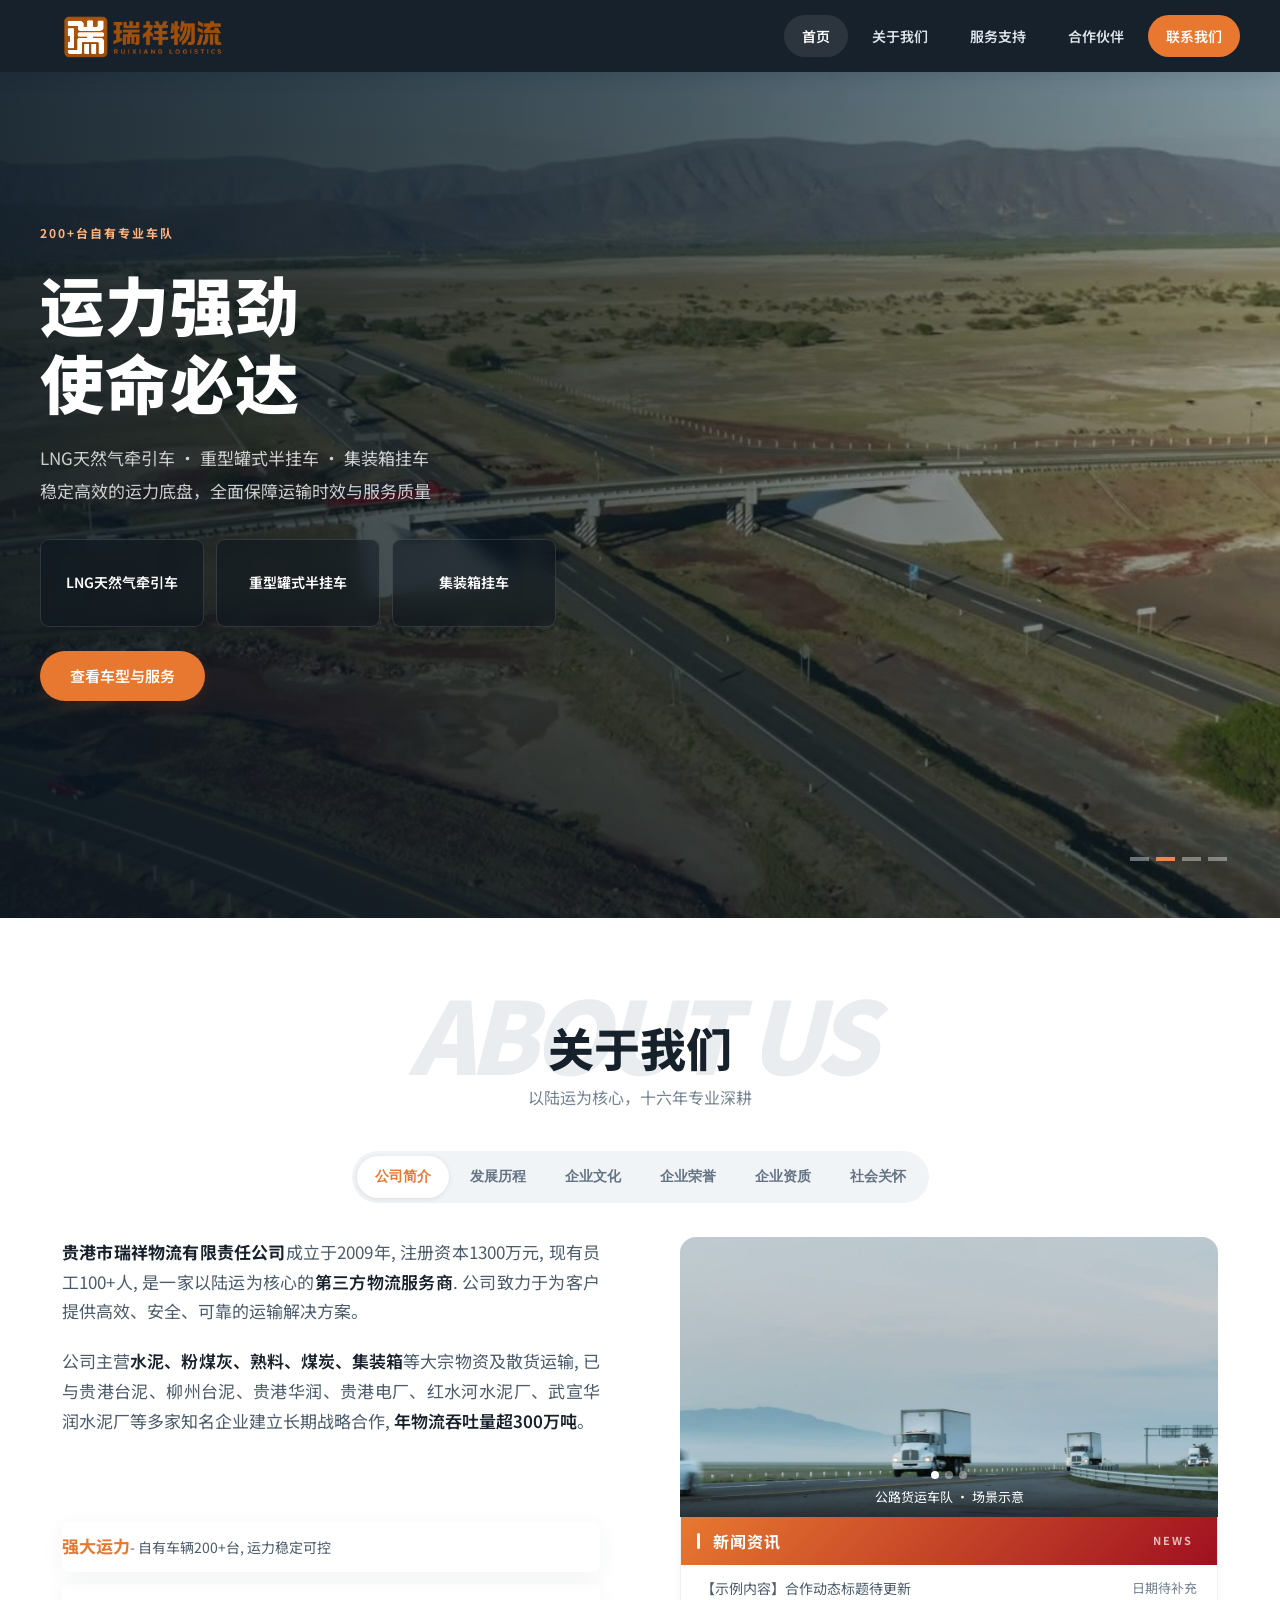
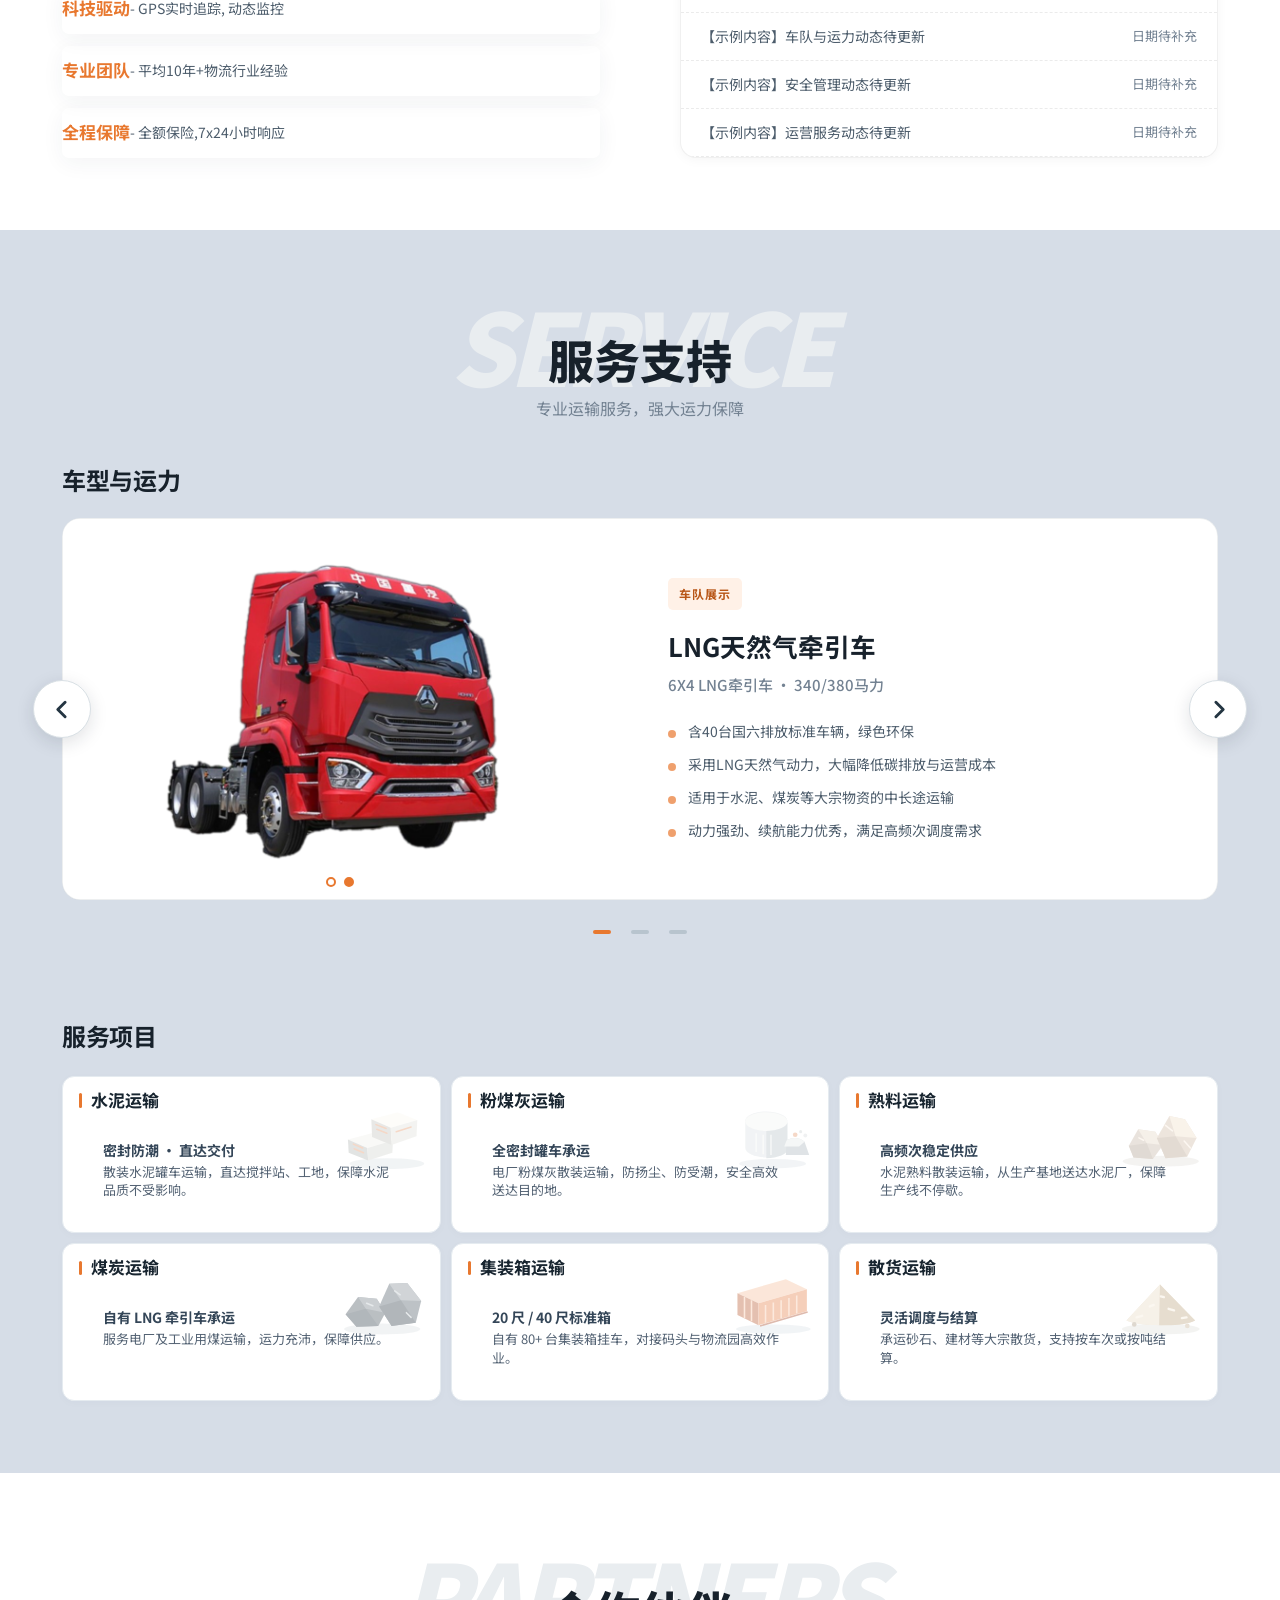
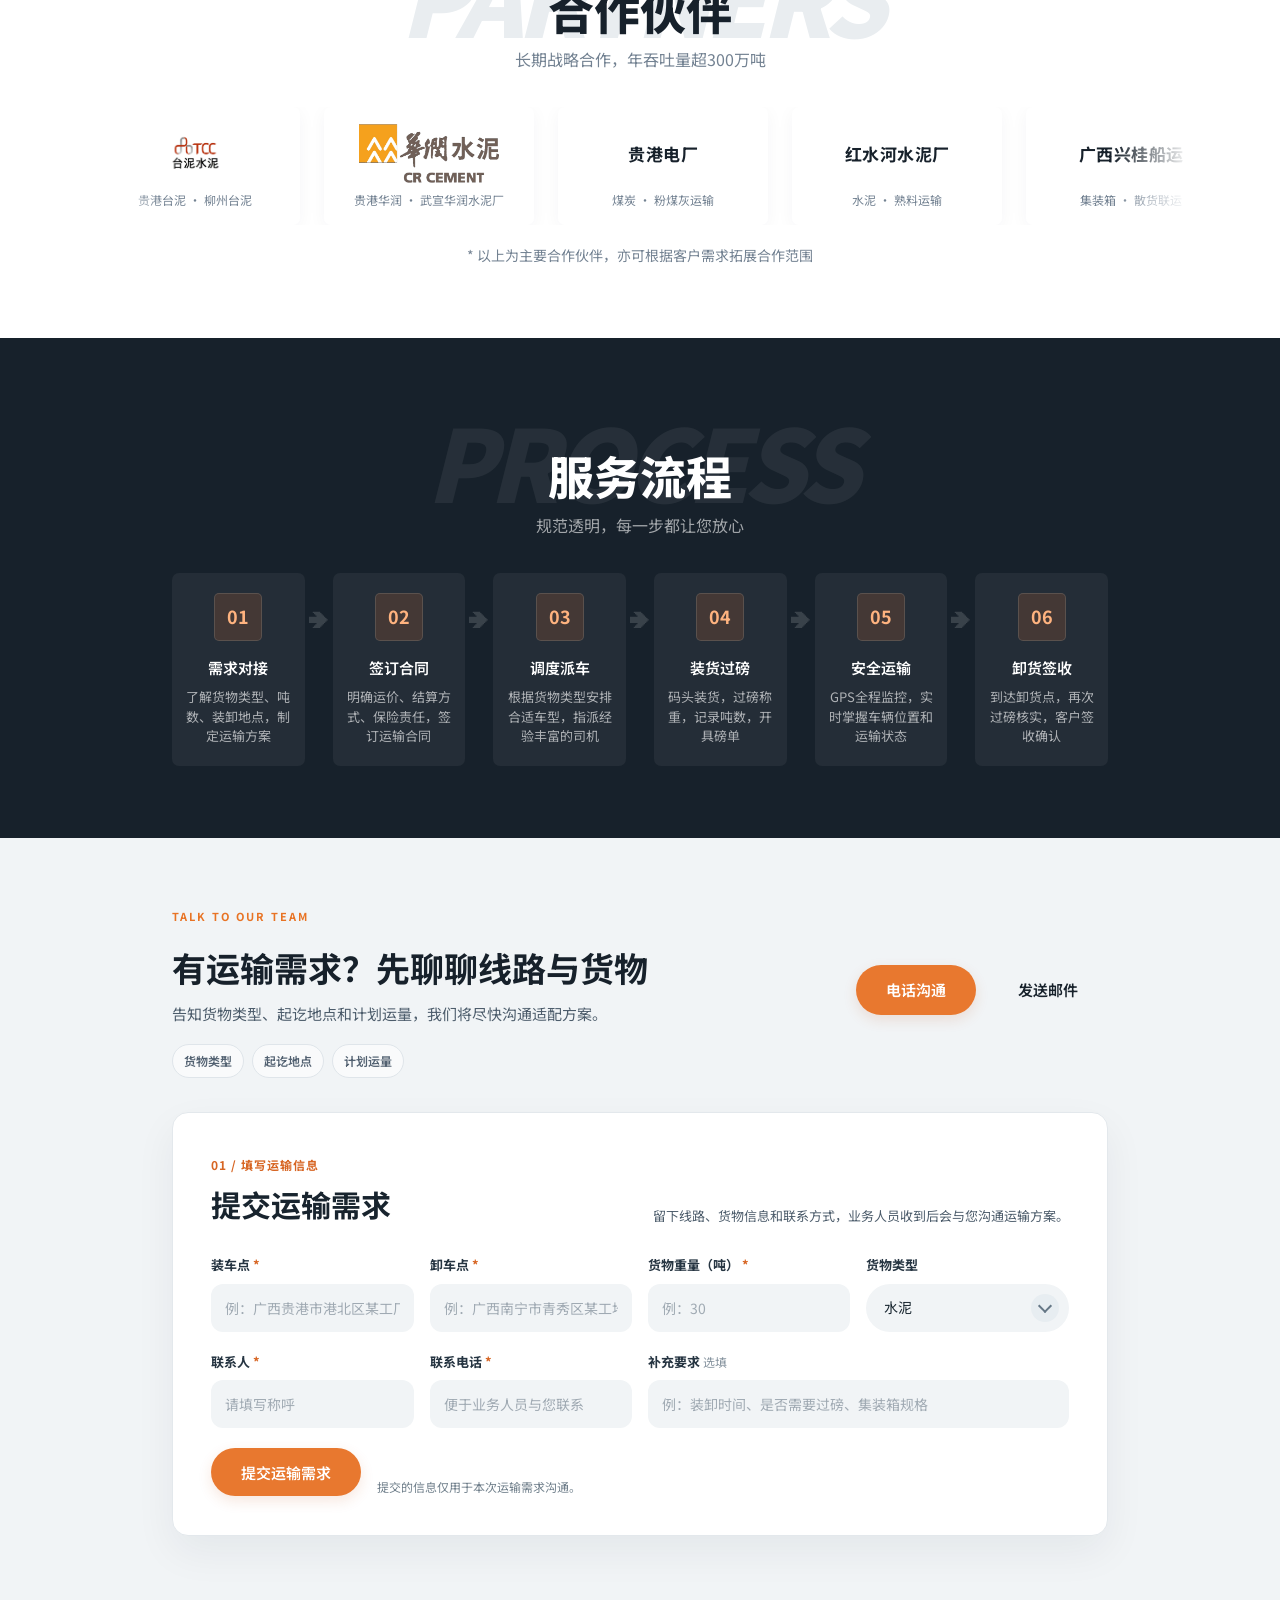
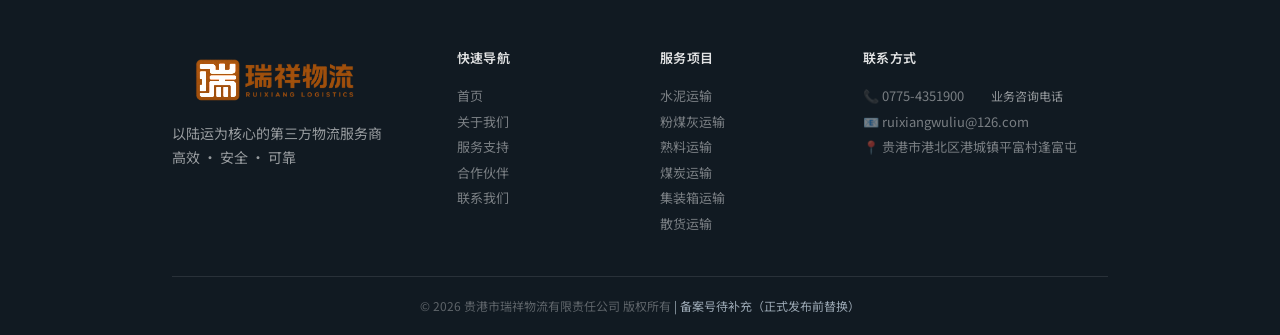
==== index.html @ 5a846194 "Publish site on GitHub Pages with local inquiry service" ====
<!DOCTYPE html>
<html lang="zh-CN">
<head>
  <meta charset="UTF-8">
  <meta name="viewport" content="width=device-width, initial-scale=1.0">
  <title>贵港市瑞祥物流 — 以陆运为核心的第三方物流服务商</title>
  <meta name="description" content="贵港市瑞祥物流提供水泥、粉煤灰、熟料、煤炭及集装箱等大宗物资公路运输服务。了解运输品类、车队配置与业务咨询方式。">
  <meta name="theme-color" content="#17212b">
  <meta property="og:type" content="website">
  <meta property="og:title" content="贵港市瑞祥物流｜大宗物资运输服务">
  <meta property="og:description" content="提供水泥、粉煤灰、熟料、煤炭及集装箱运输服务。">
  <link rel="stylesheet" href="style.css">
  <link rel="preconnect" href="https://fonts.googleapis.com">
  <link href="https://fonts.googleapis.com/css2?family=Noto+Sans+SC:wght@400;500;600;700;900&display=swap" rel="stylesheet">
  <script>
    (function () {
      if (localStorage.getItem('rxSidebarCollapsed') === 'true') {
        document.documentElement.classList.add('sidebar-collapsed-init');
      }
    })();
  </script>
</head>
<body>

<!-- 侧边导航栏 -->
<div id="sidebar" class="sidebar">
  <a href="#home" class="sidebar-logo" aria-label="返回首页">
    <img class="brand-seal-logo" src="logo-concepts/04-chinese-seal.png" alt="瑞祥物流">
  </a>
  <ul class="sidebar-nav">
    <li><a href="#home" class="sidebar-link" data-tooltip="首页"><span class="sidebar-icon"><img src="images/icon-home.png" alt="首页" class="sidebar-icon-img"></span><span class="sidebar-text">首页</span></a></li>
    <li><a href="#about" class="sidebar-link" data-tooltip="关于我们"><span class="sidebar-icon">&#9733;</span><span class="sidebar-text">关于我们</span></a></li>
    <li><a href="#services" class="sidebar-link" data-tooltip="服务支持"><span class="sidebar-icon"><img src="images/icon-truck.png" alt="服务支持" class="sidebar-icon-img"></span><span class="sidebar-text">服务支持</span></a></li>
    <li><a href="#routes" class="sidebar-link" data-tooltip="合作伙伴"><span class="sidebar-icon"><img src="images/icon-partner.png" alt="合作伙伴" class="sidebar-icon-img"></span><span class="sidebar-text">合作伙伴</span></a></li>
    <li><a href="#contact-cta" class="sidebar-link sidebar-cta" data-tooltip="联系我们"><span class="sidebar-icon"><img src="images/icon-contact.png" alt="联系我们" class="sidebar-icon-img"></span><span class="sidebar-text">联系我们</span></a></li>
  </ul>
</div>
<div id="sidebar-trigger"></div>
<button class="mobile-sidebar-toggle" id="mobileSidebarToggle" aria-label="打开导航菜单" aria-controls="sidebar" aria-expanded="false">
  <span></span><span></span><span></span>
</button>
<div class="sidebar-overlay" id="sidebarOverlay"></div>

<!-- 首屏 Hero -->
<section class="hero" id="home">

  <!-- 轮播容器 -->
  <div class="hero-carousel" id="heroCarousel">

    <!-- 第1页：品牌主页 -->
    <div class="hero-slide active" data-slide="0">
      <div class="hero-bg">
        <video class="hero-video" muted loop playsinline preload="metadata" poster="videos/road-cargo-poster.jpg" aria-hidden="true" tabindex="-1">
          <source src="videos/road-cargo-loop.mp4" type="video/mp4">
        </video>
      </div>
      <div class="container hero-content">
        <div class="hero-badge">RUIXIANG LOGISTICS · GUIGANG, GUANGXI</div>
        <h1>专注大宗运输<br><span>把每一程交付做好</span></h1>
        <p class="hero-subtitle">面向水泥、建材、能源及港口物流场景，提供公路货运与车队协同服务。<br>从运力安排到在途沟通，让运输计划清晰、执行有序。</p>
        <div class="hero-actions">
          <a href="#services" class="btn btn-primary">了解运输服务</a>
          <a href="#contact-cta" class="btn btn-outline">沟通运输需求</a>
        </div>
        <div class="hero-stats">
          <div class="stat-item">
            <span class="stat-number">2009</span>
            <span class="stat-label">成立于</span>
          </div>
          <div class="stat-item">
            <span class="stat-number" data-target="200">200</span><span class="stat-unit">+</span>
            <span class="stat-label">自有车辆（待核实）</span>
          </div>
          <div class="stat-item">
            <span class="stat-number" data-target="300">300</span><span class="stat-unit">万吨+</span>
            <span class="stat-label">年运输量（待核实）</span>
          </div>
          <div class="stat-item">
            <span class="stat-number" data-target="6">6</span><span class="stat-unit">类</span>
            <span class="stat-label">重点运输品类</span>
          </div>
        </div>
      </div>
    </div>

    <!-- 第2页：车队展示 -->
    <div class="hero-slide" data-slide="1" aria-hidden="true" inert>
      <div class="hero-bg hero-bg-fleet">
        <video class="hero-video" muted loop playsinline preload="none" poster="videos/highway-truck-poster.jpg" aria-hidden="true" tabindex="-1">
          <source src="videos/highway-truck-loop.mp4" type="video/mp4">
        </video>
      </div>
      <div class="container hero-content">
        <div class="hero-badge">200+台自有专业车队</div>
        <h1 style="font-size: clamp(36px,6vw,64px);">运力强劲<br>使命必达</h1>
        <p class="hero-subtitle">LNG天然气牵引车 · 重型罐式半挂车 · 集装箱挂车<br>稳定高效的运力底盘，全面保障运输时效与服务质量</p>
        <div class="hero-fleet-cards">
          <div class="hfc-item">
            <span class="hfc-name">LNG天然气牵引车</span>
          </div>
          <div class="hfc-item">
            <span class="hfc-name">重型罐式半挂车</span>
          </div>
          <div class="hfc-item">
            <span class="hfc-name">集装箱挂车</span>
          </div>
        </div>
        <div class="hero-actions">
          <a href="#services" class="btn btn-primary">查看车型与服务</a>
        </div>
      </div>
    </div>

    <!-- 第3页：合作伙伴 -->
    <div class="hero-slide" data-slide="2" aria-hidden="true" inert>
      <div class="hero-bg hero-bg-routes">
        <video class="hero-video" muted loop playsinline preload="none" poster="videos/port-containers-poster.jpg" aria-hidden="true" tabindex="-1">
          <source src="videos/port-containers-loop.mp4" type="video/mp4">
        </video>
      </div>
      <div class="container hero-content">
        <div class="hero-badge">🤝 长期战略合作伙伴</div>
        <h1 style="font-size: clamp(36px,6vw,64px);">深度合作<br>值得信赖</h1>
        <p class="hero-subtitle">与多家知名企业建立长期战略合作<br>年物流吞吐量超过300万吨</p>
        <div class="hero-routes-list">
          <div class="hrl-item">
            <span class="hrl-tag">水泥</span>
            <span class="hrl-route">贵港台泥 · 柳州台泥 · 贵港华润</span>
            <span class="hrl-info">水泥、熟料运输</span>
          </div>
          <div class="hrl-item">
            <span class="hrl-tag">电力</span>
            <span class="hrl-route">贵港电厂 · 红水河水泥厂</span>
            <span class="hrl-info">粉煤灰、煤炭运输</span>
          </div>
          <div class="hrl-item">
            <span class="hrl-tag">物流</span>
            <span class="hrl-route">广西兴桂船运 · 广西晟皓物流</span>
            <span class="hrl-info">集装箱、散货联运</span>
          </div>
        </div>
      </div>
    </div>

    <!-- 第4页：为何选择我们 -->
    <div class="hero-slide" data-slide="3" aria-hidden="true" inert>
      <div class="hero-bg hero-bg-service">
        <video class="hero-video" muted loop playsinline preload="none" poster="videos/warehouse-inventory-poster.jpg" aria-hidden="true" tabindex="-1">
          <source src="videos/warehouse-inventory-loop.mp4" type="video/mp4">
        </video>
      </div>
      <div class="container hero-content">
        <div class="hero-badge">🛡️ 为何选择瑞祥物流</div>
        <h1 style="font-size: clamp(36px,6vw,64px);">品质服务<br>值得托付</h1>
        <p class="hero-subtitle">以"高品质、高标准"为服务核心<br>为您提供稳定、可靠的定制化物流解决方案</p>
        <div class="hero-guarantees">
          <div class="hg-item">
            <span class="hg-text">200+台自有车辆，运力可控</span>
          </div>
          <div class="hg-item">
            <span class="hg-text">GPS实时追踪与动态监控</span>
          </div>
          <div class="hg-item">
            <span class="hg-text">团队10年+行业经验</span>
          </div>
          <div class="hg-item">
            <span class="hg-text">全额保险，消除安全顾虑</span>
          </div>
          <div class="hg-item">
            <span class="hg-text">一对一专属客服24h响应</span>
          </div>
          <div class="hg-item">
            <span class="hg-text">LNG绿色环保运输</span>
          </div>
        </div>
      </div>
    </div>

  </div><!-- /hero-carousel -->

  <!-- 轮播控制 -->
  <div class="carousel-controls" aria-label="首页轮播控制">
    <div class="carousel-dots" id="carouselDots">
      <button class="carousel-dot active" data-dot="0" aria-label="品牌介绍"></button>
      <button class="carousel-dot" data-dot="1" aria-label="车队运力"></button>
      <button class="carousel-dot" data-dot="2" aria-label="合作网络"></button>
      <button class="carousel-dot" data-dot="3" aria-label="服务保障"></button>
    </div>
  </div>

  <div class="hero-wave">
    <svg viewBox="0 0 1440 160" preserveAspectRatio="none">
      <path d="M0,80 C240,160 480,0 720,80 C960,160 1200,20 1440,80 L1440,160 L0,160 Z" fill="#ffffff"/>
    </svg>
  </div>

</section>

<!-- 关于我们 (父板块) -->
<section class="section about" id="about">
  <div class="container wide">
    <div class="section-header section-header-watermark" data-watermark="ABOUT US">
      <span class="section-tag">ABOUT US</span>
      <h2>关于我们</h2>
      <p class="section-desc">以陆运为核心，十六年专业深耕</p>
    </div>

    <!-- 子板块导航标签 -->
    <div class="about-tabs" role="tablist" aria-label="关于我们内容">
      <button class="about-tab active" id="about-tab-intro" data-tab="intro" role="tab" aria-controls="tab-intro" aria-selected="true">公司简介</button>
      <button class="about-tab" id="about-tab-history" data-tab="history" role="tab" aria-controls="tab-history" aria-selected="false" tabindex="-1">发展历程</button>
      <button class="about-tab" id="about-tab-culture" data-tab="culture" role="tab" aria-controls="tab-culture" aria-selected="false" tabindex="-1">企业文化</button>
      <button class="about-tab" id="about-tab-honors" data-tab="honors" role="tab" aria-controls="tab-honors" aria-selected="false" tabindex="-1">企业荣誉</button>
      <button class="about-tab" id="about-tab-certs" data-tab="certs" role="tab" aria-controls="tab-certs" aria-selected="false" tabindex="-1">企业资质</button>
      <button class="about-tab" id="about-tab-csr" data-tab="csr" role="tab" aria-controls="tab-csr" aria-selected="false" tabindex="-1">社会关怀</button>
    </div>

    <!-- 标签页内容区域 -->
    <div class="about-tab-panels">

      <!-- 公司简介 -->
      <div class="about-tab-panel active" id="tab-intro">
        <div class="about-grid">
          <div class="about-text">
            <p><strong class="company-name">贵港市瑞祥物流有限责任公司</strong>成立于2009年, 注册资本1300万元, 现有员工100+人, 是一家以陆运为核心的<strong>第三方物流服务商</strong>. 公司致力于为客户提供高效、安全、可靠的运输解决方案。</p>
            <p>公司主营<strong>水泥、粉煤灰、熟料、煤炭、集装箱</strong>等大宗物资及散货运输, 已与贵港台泥、柳州台泥、贵港华润、贵港电厂、红水河水泥厂、武宣华润水泥厂等多家知名企业建立长期战略合作, <strong>年物流吞吐量超300万吨</strong>。</p>
            <div class="about-features">
              <div class="about-feature"><strong>强大运力</strong> - 自有车辆200+台, 运力稳定可控</div>
              <div class="about-feature"><strong>科技驱动</strong> - GPS实时追踪, 动态监控</div>
              <div class="about-feature"><strong>专业团队</strong> - 平均10年+物流行业经验</div>
              <div class="about-feature"><strong>全程保障</strong> - 全额保险,7x24小时响应</div>
            </div>
          </div>
          <div class="about-image">
            <div class="news-img-carousel">
              <div class="news-img-slide active">
                <video muted playsinline loop preload="metadata" poster="videos/about-freight-poster.jpg" aria-label="公路货运车队场景示意"><source src="videos/about-freight.mp4" type="video/mp4"></video>
                <div class="news-img-caption">公路货运车队 · 场景示意</div>
              </div>
              <div class="news-img-slide">
                <video muted playsinline loop preload="none" poster="videos/about-trailers-poster.jpg" aria-label="跨区域货运场景示意"><source src="videos/about-trailers.mp4" type="video/mp4"></video>
                <div class="news-img-caption">跨区域货运 · 场景示意</div>
              </div>
              <div class="news-img-slide">
                <video muted playsinline loop preload="none" poster="videos/about-port-poster.jpg" aria-label="港口集装箱装卸场景示意"><source src="videos/about-port.mp4" type="video/mp4"></video>
                <div class="news-img-caption">港口集装箱装卸 · 场景示意</div>
              </div>
              <div class="news-img-dots">
                <span class="news-img-dot active"></span>
                <span class="news-img-dot"></span>
                <span class="news-img-dot"></span>
              </div>
            </div>
            <div class="news-panel">
              <div class="news-header">
                <h4>新闻资讯</h4>
                <span class="news-badge">NEWS</span>
              </div>
              <div class="news-list">
                <div class="news-item news-item-placeholder" aria-label="示例新闻，发布前替换为真实内容">
                  <span class="news-title">【示例内容】合作动态标题待更新</span>
                  <span class="news-date">日期待补充</span>
                </div>
                <div class="news-item news-item-placeholder" aria-label="示例新闻，发布前替换为真实内容">
                  <span class="news-title">【示例内容】车队与运力动态待更新</span>
                  <span class="news-date">日期待补充</span>
                </div>
                <div class="news-item news-item-placeholder" aria-label="示例新闻，发布前替换为真实内容">
                  <span class="news-title">【示例内容】安全管理动态待更新</span>
                  <span class="news-date">日期待补充</span>
                </div>
                <div class="news-item news-item-placeholder" aria-label="示例新闻，发布前替换为真实内容">
                  <span class="news-title">【示例内容】运营服务动态待更新</span>
                  <span class="news-date">日期待补充</span>
                </div>
                <div class="news-item news-item-placeholder" aria-label="示例新闻，发布前替换为真实内容">
                  <span class="news-title">【示例内容】企业活动资讯待更新</span>
                  <span class="news-date">日期待补充</span>
                </div>
                <div class="news-item news-item-placeholder" aria-label="示例新闻，发布前替换为真实内容">
                  <span class="news-title">【示例内容】客户合作案例待更新</span>
                  <span class="news-date">日期待补充</span>
                </div>
              </div>
            </div>
          </div>
        </div>
      </div>

      <!-- 发展历程 -->
      <div class="about-tab-panel" id="tab-history">
        <div class="history-showcase">
          <div class="history-carousel-wrapper">
            <div class="history-carousel-track">
              <div class="history-card active" data-year="0">
                <div class="history-card-img">
                  <img src="images/fleet-tanker.png" alt="2009">
                </div>
                <div class="history-card-text">
                  <div class="history-card-year">2009</div>
                  <h3>公司成立</h3>
                  <p>贵港市瑞祥物流有限责任公司正式注册成立，注册资本1300万元，以大宗物资陆运服务起步，开启物流创业之路。</p>
                </div>
              </div>
              <div class="history-card" data-year="1">
                <div class="history-card-img">
                  <img src="images/fleet-tanker.png" alt="2012">
                </div>
                <div class="history-card-text">
                  <div class="history-card-year">2012</div>
                  <h3>业务拓展</h3>
                  <p>成功与贵港台泥、贵港华润等知名企业建立长期战略合作，业务范围从水泥运输拓展至粉煤灰、熟料等多品类大宗物资运输。</p>
                </div>
              </div>
              <div class="history-card" data-year="2">
                <div class="history-card-img">
                  <img src="images/fleet-lng.png" alt="2015">
                </div>
                <div class="history-card-text">
                  <div class="history-card-year">2015</div>
                  <h3>车队升级</h3>
                  <p>大规模引进专业运输车辆，车队规模突破100台，同步部署GPS实时追踪系统，实现全程动态监控，运输效率与安全性显著提升。</p>
                </div>
              </div>
              <div class="history-card" data-year="3">
                <div class="history-card-img">
                  <img src="images/fleet-lng-2.png" alt="2018">
                </div>
                <div class="history-card-text">
                  <div class="history-card-year">2018</div>
                  <h3>绿色转型</h3>
                  <p>率先大批量引进LNG天然气牵引车，推动绿色运输转型，降低碳排放，响应国家节能减排政策，树立行业环保标杆。</p>
                </div>
              </div>
              <div class="history-card" data-year="4">
                <div class="history-card-img">
                  <img src="images/fleet-container.png" alt="2021">
                </div>
                <div class="history-card-text">
                  <div class="history-card-year">2021</div>
                  <h3>规模跨越</h3>
                  <p>自有车辆突破200台，合作伙伴扩展至柳州台泥、武宣华润水泥厂等，年物流吞吐量突破300万吨，成为广西区域领先的第三方物流服务商。</p>
                </div>
              </div>
              <div class="history-card" data-year="5">
                <div class="history-card-img">
                  <img src="images/fleet-lng.png" alt="2024">
                </div>
                <div class="history-card-text">
                  <div class="history-card-year">2024</div>
                  <h3>数智升级</h3>
                  <p>全面推进信息化与数字化管理，优化调度系统与客户服务平台，持续提升运营效率与服务品质，迈向智慧物流新阶段。</p>
                </div>
              </div>
            </div>
          </div>
          <div class="history-timeline">
            <button type="button" class="history-arrow history-arrow-left" aria-label="上一个"><svg viewBox="0 0 24 24" aria-hidden="true"><path d="m14.5 5-7 7 7 7"/></svg></button>
            <div class="history-track">
              <button type="button" class="history-node active" data-index="0" aria-current="step">
                <span class="history-node-year">2009</span>
              </button>
              <span class="history-node-line"></span>
              <button type="button" class="history-node" data-index="1">
                <span class="history-node-year">2012</span>
              </button>
              <span class="history-node-line"></span>
              <button type="button" class="history-node" data-index="2">
                <span class="history-node-year">2015</span>
              </button>
              <span class="history-node-line"></span>
              <button type="button" class="history-node" data-index="3">
                <span class="history-node-year">2018</span>
              </button>
              <span class="history-node-line"></span>
              <button type="button" class="history-node" data-index="4">
                <span class="history-node-year">2021</span>
              </button>
              <span class="history-node-line"></span>
              <button type="button" class="history-node" data-index="5">
                <span class="history-node-year">2024</span>
              </button>
            </div>
            <button type="button" class="history-arrow history-arrow-right" aria-label="下一个"><svg viewBox="0 0 24 24" aria-hidden="true"><path d="m9.5 5 7 7-7 7"/></svg></button>
          </div>
        </div>
      </div>

      <!-- 企业文化 -->
      <div class="about-tab-panel" id="tab-culture">
        <div class="vision-content">
          <div class="vision-main">
            <div class="vision-quote">
              <span class="quote-mark">&#10077;</span>
              <p>公司十六年来始终秉持<strong>"以客户为中心"</strong>的服务理念，坚持<strong>"服务你我，共创辉煌"</strong>，依托区域路网资源与信息化管理手段，构建完整的物流服务价值链，为客户提供专业化、全流程的一站式物流解决方案。</p>
            </div>
            <div class="vision-features">
              <div class="about-feature"><strong>服务理念</strong> - 以客户为中心，想客户之所想，急客户之所急</div>
              <div class="about-feature"><strong>企业使命</strong> - 服务你我，共创辉煌</div>
              <div class="about-feature"><strong>发展方向</strong> - 依托信息化管理与区域路网资源，打造一站式物流服务平台</div>
              <div class="about-feature"><strong>服务标准</strong> - 以高品质、高标准为核心，提供稳定可靠的定制化物流方案</div>
              <div class="about-feature"><strong>员工关怀</strong> - 为员工缴纳五险一金，重视团队保障与长期发展</div>
            </div>
          </div>
        </div>
      </div>

      <!-- 企业荣誉 -->
      <div class="about-tab-panel" id="tab-honors">
        <div class="honors-marquee">
          <div class="honors-track">
            <div class="honors-slide">
              <span class="honors-year">2025年度</span>
              <h3>贵港市纳税贡献突出企业</h3>
              <p>连续多年依法诚信纳税，为地方财政做出积极贡献</p>
            </div>
            <div class="honors-slide">
              <span class="honors-year">2024年度</span>
              <h3>广西道路运输安全生产先进单位</h3>
              <p>连续多年保持零重大事故记录</p>
            </div>
            <div class="honors-slide">
              <span class="honors-year">2025年度</span>
              <h3>AAA级信用企业</h3>
              <p>连续多年获评AAA级信用等级</p>
            </div>
            <div class="honors-slide">
              <span class="honors-year">2024年度</span>
              <h3>优秀物流合作伙伴</h3>
              <p>获台泥集团、华润水泥等多家企业授予</p>
            </div>
            <div class="honors-slide">
              <span class="honors-year">2023年度</span>
              <h3>绿色运输示范企业</h3>
              <p>率先大规模采用LNG天然气车辆，获评区域示范</p>
            </div>
            <div class="honors-slide">
              <span class="honors-year">2023年度</span>
              <h3>社会责任贡献先进企业</h3>
              <p>积极参与公益事业与社区建设，热心回馈社会</p>
            </div>
          </div>
        </div>
        <div class="honors-certs-marquee">
          <div class="honors-certs-track">
            <div class="honors-cert-item"><img src="images/honor-cert-1.png" alt="AAA级信用企业"></div>
            <div class="honors-cert-item"><img src="images/honor-cert-2.png" alt="安全生产先进单位"></div>
            <div class="honors-cert-item"><img src="images/honor-cert-3.png" alt="纳税贡献突出企业"></div>
            <div class="honors-cert-item"><img src="images/honor-cert-4.png" alt="优秀物流合作伙伴"></div>
            <div class="honors-cert-item"><img src="images/honor-cert-5.png" alt="绿色运输示范企业"></div>
            <div class="honors-cert-item"><img src="images/honor-cert-6.png" alt="社会责任贡献奖"></div>
          </div>
        </div>
      </div>

      <!-- 企业资质 -->
      <div class="about-tab-panel" id="tab-certs">
        <div class="certs-list">
          <div class="certs-row">
            <div class="certs-row-images">
              <img src="images/honor-cert-1.png" alt="道路运输经营许可证">
              <img src="images/honor-cert-2.png" alt="危险货物运输许可证">
            </div>
            <div class="certs-row-text">
              <h3>道路运输经营许可证</h3>
              <p>公司持有合法有效的道路运输经营许可证，具备普通货物运输及大件运输资质，严格按照交通运输部门规定合规经营。</p>
            </div>
          </div>
          <div class="certs-row">
            <div class="certs-row-images">
              <img src="images/honor-cert-3.png" alt="安全生产标准化证书">
              <img src="images/honor-cert-4.png" alt="质量管理体系认证">
            </div>
            <div class="certs-row-text">
              <h3>安全生产标准化证书</h3>
              <p>通过交通运输企业安全生产标准化考评，建立完善的安全管理体系，定期开展安全培训与隐患排查，确保运输安全。</p>
            </div>
          </div>
          <div class="certs-row">
            <div class="certs-row-images">
              <img src="images/honor-cert-5.png" alt="营业执照">
            </div>
            <div class="certs-row-text">
              <h3>全额货物运输保险</h3>
              <p>与知名保险公司合作，为每批货物提供全额运输保险保障，从装车到卸货全程覆盖，让客户无后顾之忧。</p>
            </div>
          </div>
        </div>
      </div>

      <!-- 社会关怀 -->
      <div class="about-tab-panel" id="tab-csr">
        <div class="csr-intro">
          <p>瑞祥物流始终秉持<strong>"取之于社会，回馈于社会"</strong>的理念，自成立以来积极参与抗灾救援、扶贫助困、教育公益等各类社会公益活动，累计捐赠物资及资金数十万元，以实际行动传递温暖与力量。</p>
        </div>
        <div class="csr-events">
          <div class="csr-event">
            <div class="csr-event-img">
              <img src="images/csr-disaster.png" alt="抗洪救灾物资运输">
            </div>
            <div class="csr-event-body">
              <span class="csr-event-date">2024年6月</span>
              <h3>抗洪救灾应急物资运输</h3>
              <p>广西贵港遭遇特大暴雨洪灾，瑞祥物流第一时间调配8辆运输车参与救灾，免费运输帐篷、饮用水、食品等救援物资共计120吨，保障灾区物资供应通道畅通。</p>
              <div class="csr-event-tag">捐赠运力价值约15万元</div>
            </div>
          </div>
          <div class="csr-event">
            <div class="csr-event-img">
              <img src="images/csr-donation.png" alt="扶贫帮困捐赠">
            </div>
            <div class="csr-event-body">
              <span class="csr-event-date">2023年12月</span>
              <h3>冬季扶贫帮困慰问活动</h3>
              <p>组织公司员工前往贵港市覃塘区贫困村开展冬季慰问活动，向50户困难家庭捐赠棉被、食用油、大米等生活物资，并为孤寡老人送去慰问金。</p>
              <div class="csr-event-tag">捐赠物资及慰问金合计8万元</div>
            </div>
          </div>
          <div class="csr-event">
            <div class="csr-event-img">
              <img src="images/csr-education.png" alt="助学兴教">
            </div>
            <div class="csr-event-body">
              <span class="csr-event-date">2023年9月</span>
              <h3>金秋助学 · 捐资兴教</h3>
              <p>向贵港市港南区中学捐赠助学金，资助30名品学兼优的贫困学子完成学业，并为学校购置教学设备和图书。</p>
              <div class="csr-event-tag">捐赠助学金及设备共计12万元</div>
            </div>
          </div>
          <div class="csr-event">
            <div class="csr-event-img">
              <img src="images/csr-covid.png" alt="疫情防控物资运输">
            </div>
            <div class="csr-event-body">
              <span class="csr-event-date">2022年3月</span>
              <h3>疫情防控物资保障运输</h3>
              <p>新冠疫情期间，积极响应政府号召，调配专用车辆运输口罩、消毒液、防护服等防疫物资，同时向一线防疫人员捐赠矿泉水和方便食品。</p>
              <div class="csr-event-tag">免费运输防疫物资80余吨，捐赠物资约5万元</div>
            </div>
          </div>
          <div class="csr-event">
            <div class="csr-event-img">
              <img src="images/csr-green.png" alt="绿色环保行动">
            </div>
            <div class="csr-event-body">
              <span class="csr-event-date">2021年至今</span>
              <h3>绿色运输 · 节能减排</h3>
              <p>率先大规模采用LNG天然气牵引车替换传统柴油车辆，目前LNG车辆占比超过60%。每年减少碳排放约2000吨，获评区域绿色运输示范企业。</p>
              <div class="csr-event-tag">累计减少碳排放超6000吨</div>
            </div>
          </div>
          <div class="csr-event">
            <div class="csr-event-img">
              <img src="images/csr-community.png" alt="社区共建">
            </div>
            <div class="csr-event-body">
              <span class="csr-event-date">2020年至今</span>
              <h3>参与地方基础设施建设</h3>
              <p>积极参与贵港市乡村道路修缮和社区公共设施建设，出资出力帮助周边村庄改善道路交通条件，助力乡村振兴。</p>
              <div class="csr-event-tag">累计投入资金及运力价值超20万元</div>
            </div>
          </div>
        </div>
      </div>

    </div>
  </div>
</section>

<!-- 服务支持 (父板块) -->
<section class="section services" id="services">
  <div class="container wide">
    <div class="section-header section-header-watermark" data-watermark="SERVICE">
      <span class="section-tag">SERVICE & SUPPORT</span>
      <h2>服务支持</h2>
      <p class="section-desc">专业运输服务，强大运力保障</p>
    </div>

        <h3 class="fleet-section-title" id="fleet-title">车型与运力</h3>
        <div class="fleet-carousel" id="fleetCarousel" aria-labelledby="fleet-title">
          <div class="fleet-carousel-stage">
          <div class="fleet-carousel-track">

            <div class="fleet-slide active" data-fslide="0">
              <div class="fleet-slide-inner">
                <div class="fleet-slide-img">
                  <div class="img-sub-carousel">
                    <div class="img-sub-slide active">
                      <img src="images/fleet-lng.png" alt="LNG天然气牵引车 车型一">
                    </div>
                    <div class="img-sub-slide">
                      <img src="images/fleet-lng-2.png" alt="LNG天然气牵引车 车型二">
                    </div>
                    <div class="img-sub-dots">
                      <button class="img-sub-dot active" aria-label="查看第1张牵引车照片"></button>
                      <button class="img-sub-dot" aria-label="查看第2张牵引车照片"></button>
                    </div>
                  </div>
                </div>
                <div class="fleet-slide-info">
                  <span class="fleet-slide-badge">车队展示</span>
                  <h3>LNG天然气牵引车</h3>
                  <h4>6X4 LNG牵引车 · 340/380马力</h4>
                  <ul>
                    <li>含40台国六排放标准车辆，绿色环保</li>
                    <li>采用LNG天然气动力，大幅降低碳排放与运营成本</li>
                    <li>适用于水泥、煤炭等大宗物资的中长途运输</li>
                    <li>动力强劲、续航能力优秀，满足高频次调度需求</li>
                  </ul>
                </div>
              </div>
            </div>

            <div class="fleet-slide" data-fslide="1">
              <div class="fleet-slide-inner">
                <div class="fleet-slide-img">
                  <img src="images/fleet-tanker.png" alt="重型罐式半挂车" onerror="this.style.display='none';this.nextElementSibling.style.display='flex';">
                  <div class="fleet-slide-img-fallback">
                    <em>重型罐式半挂车</em>
                  </div>
                </div>
                <div class="fleet-slide-info">
                  <span class="fleet-slide-badge">车型展示</span>
                  <h3>重型罐式半挂车</h3>
                  <h4>散装物料专用运输车</h4>
                  <ul>
                    <li>全密封罐体设计，防潮防扬尘，确保货物品质</li>
                    <li>专业承运水泥、粉煤灰、熟料等散装物料</li>
                    <li>配备气动卸料系统，装卸效率高、损耗低</li>
                    <li>车辆定期保养维护，出勤率保持行业领先水平</li>
                  </ul>
                </div>
              </div>
            </div>

            <div class="fleet-slide" data-fslide="2">
              <div class="fleet-slide-inner">
                <div class="fleet-slide-img">
                  <img src="images/fleet-container.png" alt="集装箱挂车" onerror="this.style.display='none';this.nextElementSibling.style.display='flex';">
                  <div class="fleet-slide-img-fallback">
                    <em>集装箱挂车</em>
                  </div>
                </div>
                <div class="fleet-slide-info">
                  <span class="fleet-slide-badge">车型展示</span>
                  <h3>集装箱挂车</h3>
                  <h4>标准集装箱转运平台</h4>
                  <ul>
                    <li>支持20尺/40尺标准集装箱拖运</li>
                    <li>高效对接码头与物流园区，缩短周转时间</li>
                    <li>车队规模大、调度灵活，满足高峰期运力需求</li>
                    <li>配合船运与铁路实现多式联运，覆盖范围广</li>
                  </ul>
                </div>
              </div>
            </div>

          </div>

          <button class="fleet-arrow fleet-prev" id="fleetPrev" aria-label="上一款车型"><svg viewBox="0 0 24 24" aria-hidden="true"><path d="m14.5 5-7 7 7 7"/></svg></button>
          <button class="fleet-arrow fleet-next" id="fleetNext" aria-label="下一款车型"><svg viewBox="0 0 24 24" aria-hidden="true"><path d="m9.5 5 7 7-7 7"/></svg></button>
          </div>

          <div class="fleet-dots" id="fleetDots" aria-label="选择车型">
            <button class="fleet-dot active" data-fdot="0" aria-label="查看第1款车型"></button>
            <button class="fleet-dot" data-fdot="1" aria-label="查看第2款车型"></button>
            <button class="fleet-dot" data-fdot="2" aria-label="查看第3款车型"></button>
          </div>
        </div>

        <div class="fleet-certs">
          <h3>服务项目</h3>
          <div class="certs-grid service-types-grid">
            <div class="cert-card service-card" id="service-cement" tabindex="0">
              <h4>水泥运输</h4>
              <div class="service-card-body"><div class="service-card-default"><strong>密封防潮 · 直达交付</strong><span>散装水泥罐车运输，直达搅拌站、工地，保障水泥品质不受影响。</span></div><div class="service-card-details"><span><b>运输吨数</b> 按批次核定</span><span><b>运输单价</b> 按线路与运量询价</span><span><b>交付信息</b> 可确认卸料地点与时段</span></div></div>
            </div>
            <div class="cert-card service-card" id="service-flyash" tabindex="0">
              <h4>粉煤灰运输</h4>
              <div class="service-card-body"><div class="service-card-default"><strong>全密封罐车承运</strong><span>电厂粉煤灰散装运输，防扬尘、防受潮，安全高效送达目的地。</span></div><div class="service-card-details"><span><b>运输吨数</b> 按批次核定</span><span><b>运输单价</b> 按线路与运量询价</span><span><b>作业信息</b> 可确认装卸方式与防潮要求</span></div></div>
            </div>
            <div class="cert-card service-card" id="service-clinker" tabindex="0">
              <h4>熟料运输</h4>
              <div class="service-card-body"><div class="service-card-default"><strong>高频次稳定供应</strong><span>水泥熟料散装运输，从生产基地送达水泥厂，保障生产线不停歇。</span></div><div class="service-card-details"><span><b>运输吨数</b> 按日计划或批次核定</span><span><b>运输单价</b> 按线路与运量询价</span><span><b>调度信息</b> 可确认发运频次与到厂时间</span></div></div>
            </div>
            <div class="cert-card service-card" id="service-coal" tabindex="0">
              <h4>煤炭运输</h4>
              <div class="service-card-body"><div class="service-card-default"><strong>自有 LNG 牵引车承运</strong><span>服务电厂及工业用煤运输，运力充沛，保障供应。</span></div><div class="service-card-details"><span><b>运输吨数</b> 按批次或周期核定</span><span><b>运输单价</b> 按线路与运量询价</span><span><b>交付信息</b> 可确认过磅与卸货要求</span></div></div>
            </div>
            <div class="cert-card service-card" id="service-container" tabindex="0">
              <h4>集装箱运输</h4>
              <div class="service-card-body"><div class="service-card-default"><strong>20 尺 / 40 尺标准箱</strong><span>自有 80+ 台集装箱挂车，对接码头与物流园高效作业。</span></div><div class="service-card-details"><span><b>箱型箱量</b> 20 尺 / 40 尺，数量待确认</span><span><b>运输单价</b> 按箱型与线路询价</span><span><b>交接信息</b> 可确认提还箱与码头预约</span></div></div>
            </div>
            <div class="cert-card service-card" id="service-bulk" tabindex="0">
              <h4>散货运输</h4>
              <div class="service-card-body"><div class="service-card-default"><strong>灵活调度与结算</strong><span>承运砂石、建材等大宗散货，支持按车次或按吨结算。</span></div><div class="service-card-details"><span><b>运输吨数</b> 按过磅或批次核定</span><span><b>运输单价</b> 按吨或按车次询价</span><span><b>作业信息</b> 可确认装卸条件与交付地点</span></div></div>
            </div>
          </div>
          <!-- 资质与保障：待真实资料核实后恢复展示。
          <h3>资质与保障</h3>
          <div class="certs-grid assurance-grid">
            <div class="cert-card">
              <h4>道路运输经营许可证</h4>
              <p><strong>合法资质 · 合规经营</strong><span>持有道路运输经营许可证，具备普通货物运输及大件运输资质。</span></p>
            </div>
            <div class="cert-card">
              <h4>全额货物运输保险</h4>
              <p><strong>装车至卸货全程覆盖</strong><span>与知名保险公司合作，为每批货物提供全额运输保险保障。</span></p>
            </div>
            <div class="cert-card">
              <h4>司机从业资格证</h4>
              <p><strong>持证上岗 · 定期培训</strong><span>驾驶员均持有合法从业资格证，定期接受培训与考核。</span></p>
            </div>
            <div class="cert-card">
              <h4>国六排放标准</h4>
              <p><strong>绿色低碳运输</strong><span>车辆符合国六排放标准，积极响应环保政策。</span></p>
            </div>
            <div class="cert-card">
              <h4>GPS实时追踪监控</h4>
              <p><strong>24 小时在途可视</strong><span>全车队配备 GPS 定位系统，实时掌握货物在途状态。</span></p>
            </div>
            <div class="cert-card">
              <h4>一对一专属客服</h4>
              <p><strong>专人跟进运输需求</strong><span>为客户配备专属客服经理，提供个性化物流解决方案。</span></p>
            </div>
          </div>
          -->
        </div>
  </div>
</section>

<!-- 合作伙伴 -->
<section class="section routes" id="routes">
  <div class="container wide">
    <div class="section-header section-header-watermark" data-watermark="PARTNERS">
      <span class="section-tag">PARTNERS</span>
      <h2>合作伙伴</h2>
      <p class="section-desc">长期战略合作，年吞吐量超300万吨</p>
    </div>
    <div class="partner-carousel">
      <div class="partner-track-wrapper">
        <div class="partner-track">
          <div class="partner-logo-item">
            <img src="images/logo-tcc.png" alt="台泥水泥">
            <span>贵港台泥 · 柳州台泥</span>
          </div>
          <div class="partner-logo-item">
            <img src="images/logo-cr-cement.png" alt="华润水泥">
            <span>贵港华润 · 武宣华润水泥厂</span>
          </div>
          <div class="partner-logo-item partner-logo-text">
            <div class="partner-text-logo">贵港电厂</div>
            <span>煤炭 · 粉煤灰运输</span>
          </div>
          <div class="partner-logo-item partner-logo-text">
            <div class="partner-text-logo">红水河水泥厂</div>
            <span>水泥 · 熟料运输</span>
          </div>
          <div class="partner-logo-item partner-logo-text">
            <div class="partner-text-logo">广西兴桂船运</div>
            <span>集装箱 · 散货联运</span>
          </div>
          <div class="partner-logo-item partner-logo-text">
            <div class="partner-text-logo">广西晟皓物流</div>
            <span>物流协作</span>
          </div>
        </div>
      </div>
    </div>
    <p class="routes-note">* 以上为主要合作伙伴，亦可根据客户需求拓展合作范围</p>
  </div>
</section>

<!-- 服务流程 -->
<section class="section process">
  <div class="container">
    <div class="section-header section-header-watermark" data-watermark="PROCESS">
      <span class="section-tag">PROCESS</span>
      <h2>服务流程</h2>
      <p class="section-desc">规范透明，每一步都让您放心</p>
    </div>
    <div class="process-steps">
      <div class="step">
        <div class="step-number">01</div>
        <h4>需求对接</h4>
        <p>了解货物类型、吨数、装卸地点，制定运输方案</p>
      </div>
      <div class="step-arrow">&#10132;</div>
      <div class="step">
        <div class="step-number">02</div>
        <h4>签订合同</h4>
        <p>明确运价、结算方式、保险责任，签订运输合同</p>
      </div>
      <div class="step-arrow">&#10132;</div>
      <div class="step">
        <div class="step-number">03</div>
        <h4>调度派车</h4>
        <p>根据货物类型安排合适车型，指派经验丰富的司机</p>
      </div>
      <div class="step-arrow">&#10132;</div>
      <div class="step">
        <div class="step-number">04</div>
        <h4>装货过磅</h4>
        <p>码头装货，过磅称重，记录吨数，开具磅单</p>
      </div>
      <div class="step-arrow">&#10132;</div>
      <div class="step">
        <div class="step-number">05</div>
        <h4>安全运输</h4>
        <p>GPS全程监控，实时掌握车辆位置和运输状态</p>
      </div>
      <div class="step-arrow">&#10132;</div>
      <div class="step">
        <div class="step-number">06</div>
        <h4>卸货签收</h4>
        <p>到达卸货点，再次过磅核实，客户签收确认</p>
      </div>
    </div>
  </div>
</section>

<!-- 联系我们 -->
<!-- 页脚 -->
<section class="contact-cta" id="contact-cta" aria-labelledby="contact-cta-title">
  <div class="container contact-cta-inner">
    <div class="quote-intro">
      <span class="section-tag">TALK TO OUR TEAM</span>
      <h2 id="contact-cta-title">有运输需求？先聊聊线路与货物</h2>
      <p>告知货物类型、起讫地点和计划运量，我们将尽快沟通适配方案。</p>
      <ul class="inquiry-cues" aria-label="咨询时可提供的信息">
        <li>货物类型</li>
        <li>起讫地点</li>
        <li>计划运量</li>
      </ul>
    </div>
    <div class="contact-cta-actions">
      <a class="btn btn-primary" href="tel:07754351900">电话沟通</a>
      <a class="btn btn-outline-dark" href="mailto:ruixiangwuliu@126.com?subject=%E8%BF%90%E8%BE%93%E9%9C%80%E6%B1%82%E5%92%A8%E8%AF%A2">发送邮件</a>
    </div>
  </div>
  <div class="container">
    <div class="quote-panel">
      <div class="quote-panel-heading">
        <div><span class="quote-step">01 / 填写运输信息</span><h3>提交运输需求</h3></div>
        <p>留下线路、货物信息和联系方式，业务人员收到后会与您沟通运输方案。</p>
      </div>
      <form id="freightQuoteForm" class="quote-form" novalidate>
        <div class="quote-field"><label for="quoteOrigin">装车点 <span>*</span></label><input id="quoteOrigin" name="origin" type="text" placeholder="例：广西贵港市港北区某工厂" autocomplete="street-address" maxlength="100" required></div>
        <div class="quote-field"><label for="quoteDestination">卸车点 <span>*</span></label><input id="quoteDestination" name="destination" type="text" placeholder="例：广西南宁市青秀区某工地" maxlength="100" required></div>
        <div class="quote-field"><label for="quoteTonnes">货物重量（吨） <span>*</span></label><input id="quoteTonnes" name="tonnes" type="number" min="0.1" max="5000" step="0.1" inputmode="decimal" placeholder="例：30" required></div>
        <div class="quote-field"><label for="quoteCargo">货物类型</label><div class="quote-select-wrap"><select id="quoteCargo" name="cargo"><option value="cement">水泥</option><option value="flyash">粉煤灰</option><option value="clinker">熟料</option><option value="coal">煤炭</option><option value="container">集装箱</option><option value="bulk">其他散货</option><option value="other">其他货物</option></select></div></div>
        <div class="quote-field"><label for="quoteContact">联系人 <span>*</span></label><input id="quoteContact" name="contact" type="text" placeholder="请填写称呼" autocomplete="name" maxlength="50" required></div>
        <div class="quote-field"><label for="quotePhone">联系电话 <span>*</span></label><input id="quotePhone" name="phone" type="tel" inputmode="tel" placeholder="便于业务人员与您联系" autocomplete="tel" maxlength="30" required></div>
        <div class="quote-field quote-field-wide"><label for="quoteNotes">补充要求 <small>选填</small></label><input id="quoteNotes" name="notes" type="text" placeholder="例：装卸时间、是否需要过磅、集装箱规格" maxlength="200"></div>
        <div class="quote-submit"><button class="btn btn-primary" type="submit">提交运输需求</button><span>提交的信息仅用于本次运输需求沟通。</span></div>
        <div class="quote-honeypot" aria-hidden="true"><label for="quoteWebsite">网站</label><input id="quoteWebsite" name="website" type="text" tabindex="-1" autocomplete="off"></div>
      </form>
      <div id="freightQuoteStatus" class="quote-status" role="status" aria-live="polite"></div>
    </div>
  </div>
</section>
<footer class="footer" id="contact">
  <div class="container">
    <div class="footer-grid">
      <div class="footer-brand">
        <div class="logo"><img class="brand-seal-logo" src="logo-concepts/04-chinese-seal.png" alt="瑞祥物流"></div>
        <p>以陆运为核心的第三方物流服务商<br>高效 · 安全 · 可靠</p>
      </div>
      <div class="footer-links">
        <h4>快速导航</h4>
        <a href="#home">首页</a>
        <a href="#about">关于我们</a>
        <a href="#services">服务支持</a>
        <a href="#routes">合作伙伴</a>
        <a href="#contact-cta">联系我们</a>
      </div>
      <div class="footer-links">
        <h4>服务项目</h4>
        <a href="#service-cement">水泥运输</a>
        <a href="#service-flyash">粉煤灰运输</a>
        <a href="#service-clinker">熟料运输</a>
        <a href="#service-coal">煤炭运输</a>
        <a href="#service-container">集装箱运输</a>
        <a href="#service-bulk">散货运输</a>
      </div>
      <div class="footer-links">
        <h4>联系方式</h4>
        <a href="tel:07754351900" class="contact-primary">&#128222; 0775-4351900 <span>业务咨询电话</span></a>
        <a href="mailto:ruixiangwuliu@126.com">&#128231; ruixiangwuliu@126.com</a>
        <p class="contact-address">&#128205; 贵港市港北区港城镇平富村逢富屯</p>
      </div>
    </div>
    <div class="footer-bottom">
      <p>&copy; <span id="copyrightYear">2026</span> 贵港市瑞祥物流有限责任公司 版权所有 <span class="icp-placeholder">| 备案号待补充（正式发布前替换）</span></p>
      <!-- 发布前核实经营数据、客户名称与标识、资质荣誉、联系电话、邮箱、地址和备案信息。 -->
    </div>
  </div>
</footer>

<script src="inquiry-config.js"></script>
<script src="script.js"></script>
</body>
</html>
---- style.css ----
/* ========================================
   瑞祥物流 — Apple/Google 极简风格
   ======================================== */

:root {
  --black: #1d1d1f;
  --gray-900: #333336;
  --gray-700: #515154;
  --gray-500: #86868b;
  --gray-400: #a1a1a6;
  --gray-200: #d2d2d7;
  --gray-100: #f7f5f3;
  --white: #fdfcfb;
  --red: #d92b2b;
  --red-dark: #b91c1c;
  --red-deeper: #991b1b;
  --red-light: #fef2f2;
  --red-100: #fee2e2;
  --primary: #c41a1a;
  --accent: var(--red);
  --accent-hover: var(--red-dark);
  --accent-light: var(--red-light);
  --bg-warm: #faf7f4;
  --bg-cool: #f4f6f8;
  --bg-cream: #f8f5f0;
  --bg-subtle: #f0eee9;
  --radius: 16px;
  --radius-sm: 12px;
  --radius-lg: 24px;
  --radius-pill: 980px;
  --transition: all 0.4s cubic-bezier(0.25, 0.1, 0.25, 1);
  --max-width: 980px;
  --max-width-wide: 1120px;
}

* {
  margin: 0;
  padding: 0;
  box-sizing: border-box;
}

html {
  scroll-behavior: smooth;
  scroll-padding-top: 20px;
  -webkit-font-smoothing: antialiased;
  -moz-osx-font-smoothing: grayscale;
}

body {
  font-family: 'Noto Sans SC', -apple-system, BlinkMacSystemFont,
    'Segoe UI', Roboto, 'Helvetica Neue', Arial, sans-serif;
  color: var(--gray-700);
  line-height: 1.5;
  background: var(--white);
  overflow-x: hidden;
  font-size: 17px;
}

.container {
  max-width: var(--max-width);
  margin: 0 auto;
  padding: 0 22px;
}

.container.wide {
  max-width: var(--max-width-wide);
}

img {
  max-width: 100%;
  display: block;
}

/* ========================================
   侧边导航栏 — 参考 blidar 风格
   ======================================== */

#sidebar {
  position: fixed;
  top: 0;
  left: 0;
  bottom: 0;
  width: 160px;
  min-width: 60px;
  max-width: 300px;
  background: #1c1210;
  z-index: 1000;
  display: flex;
  flex-direction: column;
  padding-top: 10px;
  overflow-y: auto;
  overflow-x: hidden;
  border-radius: 0;
  border: none;
  border-right: 1px solid rgba(180, 120, 80, 0.08);
  box-shadow: none;
  transition: width 0.3s cubic-bezier(0.25, 0.1, 0.25, 1);
}

#sidebar.collapsed {
  width: 60px;
}

.sidebar-logo {
  display: flex;
  text-decoration: none;
  flex-direction: column;
  align-items: center;
  justify-content: flex-start;
  padding: 24px 0 28px;
  cursor: pointer;
  flex-shrink: 0;
  min-height: 155px;
}

.sidebar-logo:focus-visible {
  outline: 2px solid var(--accent);
  outline-offset: 4px;
}

.logo-expanded {
  display: flex;
  flex-direction: column;
  align-items: center;
  gap: 10px;
  transition: all 0.3s ease;
}

.logo-expanded .logo-icon {
  display: flex;
  align-items: center;
  justify-content: center;
  width: 60px;
  height: 52px;
  flex-shrink: 0;
}

.logo-expanded .logo-icon svg {
  width: 60px;
  height: 52px;
}

.sidebar-logo-text {
  display: flex;
  flex-direction: column;
  align-items: center;
  line-height: 1;
  gap: 4px;
  white-space: nowrap;
  overflow: hidden;
  max-height: 40px;
  opacity: 1;
  transition: max-height 0.3s ease, opacity 0.3s ease;
}

.sidebar-logo-cn {
  font-size: 17px;
  font-weight: 900;
  letter-spacing: 5px;
  color: #fff;
  font-style: italic;
}

.sidebar-logo-en {
  font-size: 7.5px;
  font-weight: 800;
  letter-spacing: 1.5px;
  color: rgba(255, 255, 255, 0.4);
  text-transform: uppercase;
}

.logo-collapsed {
  display: none;
}

.logo-collapsed svg {
  width: 48px;
  height: 42px;
}

/* 折叠时：保留 logo-expanded 不隐藏，只隐藏文字 */
#sidebar.collapsed .logo-expanded {
  display: flex;
}

#sidebar.collapsed .logo-collapsed {
  display: none;
}

#sidebar.collapsed .sidebar-logo-text {
  max-height: 0;
  opacity: 0;
  overflow: hidden;
}

/* 导航链接 */
.sidebar-nav {
  list-style: none;
  padding: 0 4px;
  margin: 0;
  flex: 1;
  display: flex;
  flex-direction: column;
}

.sidebar-link {
  display: flex;
  align-items: center;
  justify-content: flex-start;
  gap: 10px;
  padding: 0 8px 0 10px;
  height: 42px;
  margin: 3px 0;
  color: rgba(255, 255, 255, 0.65);
  text-decoration: none;
  font-size: 14px;
  font-weight: 600;
  border-radius: 12px;
  transition: all 0.3s ease;
  white-space: nowrap;
  overflow: hidden;
}

.sidebar-link:hover {
  color: #fff;
  background: rgba(255, 255, 255, 0.06);
}

.sidebar-link.active {
  color: #fff;
  background: var(--accent);
}

.sidebar-icon {
  font-size: 24px;
  flex-shrink: 0;
  width: 32px;
  min-width: 32px;
  text-align: center;
  line-height: 1;
  display: inline-flex;
  align-items: center;
  justify-content: center;
  transition: transform 0.2s ease;
  will-change: transform;
}

.sidebar-link:hover .sidebar-icon {
  transform: scale(1.3);
}

.sidebar-icon-img {
  width: 24px;
  height: 24px;
  filter: brightness(0) invert(1);
  opacity: 0.85;
  vertical-align: middle;
}

.sidebar-text {
  flex: 1;
  text-align: left;
  transition: opacity 0.3s ease;
}

.sidebar-nav li:last-child {
  margin-top: auto;
}

/* 折叠状态 — emoji固定居中，隐藏文字 */
#sidebar.collapsed .sidebar-nav {
  padding: 0 4px;
}

#sidebar.collapsed .sidebar-link {
  justify-content: flex-start;
  padding: 0 0 0 10px;
  gap: 0;
}

#sidebar.collapsed .sidebar-link:hover {
  color: #fff;
}

.sidebar-tooltip {
  position: fixed;
  background: rgba(0, 0, 0, 0.82);
  color: #fff;
  padding: 6px 16px;
  border-radius: 6px;
  font-size: 13px;
  font-weight: 500;
  white-space: nowrap;
  pointer-events: none;
  z-index: 10000;
  opacity: 0;
  transition: opacity 0.15s ease;
}

.sidebar-tooltip.show {
  opacity: 1;
}

#sidebar.collapsed .sidebar-text {
  display: none;
}

#sidebar.collapsed .sidebar-icon {
  margin-right: 0;
  font-size: 24px;
}

/* 悬停触发区域（已停用，改为 tooltip） */
#sidebar-trigger {
  display: none;
}

/* 主内容区偏移 */
body {
  --sidebar-width: 160px;
}

body.sidebar-collapsed {
  --sidebar-width: 60px;
}

/* 页脚中 logo 样式保留 */
.logo {
  display: flex;
  align-items: center;
  gap: 10px;
  text-decoration: none;
  color: var(--black);
}

.logo-icon {
  display: flex;
  align-items: center;
  justify-content: center;
  width: 44px;
  height: 38px;
  position: relative;
}

.logo-icon svg {
  width: 44px;
  height: 38px;
}

.logo-text {
  display: flex;
  flex-direction: column;
  line-height: 1;
  gap: 2px;
}

.logo-cn {
  font-size: 20px;
  font-weight: 900;
  letter-spacing: 6px;
  color: var(--accent);
  font-style: italic;
}

.logo-en {
  font-size: 8px;
  font-weight: 600;
  letter-spacing: 1.2px;
  color: var(--gray-500);
  text-transform: uppercase;
}

/* 移动端汉堡菜单按钮 */
.mobile-sidebar-toggle {
  display: none;
  position: fixed;
  top: 16px;
  left: 16px;
  z-index: 1001;
  width: 40px;
  height: 40px;
  align-items: center;
  justify-content: center;
  background: rgba(26, 10, 10, 0.9);
  border: 1px solid rgba(255, 255, 255, 0.1);
  border-radius: 10px;
  cursor: pointer;
  flex-direction: column;
  gap: 5px;
  padding: 10px;
}

.mobile-sidebar-toggle span {
  display: block;
  width: 18px;
  height: 1.5px;
  background: #fff;
  border-radius: 2px;
  transition: var(--transition);
}

/* 初始折叠状态（避免加载闪烁） */
html.sidebar-collapsed-init #sidebar {
  width: 60px;
}

html.sidebar-collapsed-init #sidebar .logo-expanded {
  display: none;
}

html.sidebar-collapsed-init #sidebar .logo-collapsed {
  display: block;
}

html.sidebar-collapsed-init #sidebar .sidebar-link {
  justify-content: flex-start;
  padding: 0 0 0 10px;
  font-size: 0;
}

html.sidebar-collapsed-init #sidebar .sidebar-text {
  opacity: 0;
  width: 0;
  overflow: hidden;
}

html.sidebar-collapsed-init #sidebar .sidebar-icon {
  font-size: 24px;
  color: rgba(255, 255, 255, 0.75);
}

html.sidebar-collapsed-init #sidebar-trigger {
  display: block;
}

html.sidebar-collapsed-init body {
  --sidebar-width: 60px;
}

/* ========================================
   Hero — 大标题居中
   ======================================== */

.hero,
.section,
.process,
.footer {
  padding-left: var(--sidebar-width);
  transition: padding-left 0.3s cubic-bezier(0.25, 0.1, 0.25, 1);
}

/* 发布准备：明确咨询入口与待核实内容 */
.news-item-placeholder { cursor: default; }
.news-item-placeholder:hover { transform: none; }
.news-item-placeholder::before { display: none; }
.news-item-placeholder .news-title { color: var(--gray-700); }
.news-item-placeholder .news-date { color: var(--gray-500); }
.contact-primary { display: flex; flex-direction: column; gap: 2px; }
.contact-primary span { padding-left: 24px; color: rgba(255,255,255,.55); font-size: 12px; }
.icp-placeholder { color: var(--gray-400); font-size: 12px; }
.contact-cta { padding: 64px 0; background: var(--bg-warm); }
.contact-cta-inner { display: flex; align-items: center; justify-content: space-between; gap: 32px; }
.contact-cta h2 { margin: 10px 0; color: var(--black); font-size: clamp(24px, 3vw, 34px); }
.contact-cta p { max-width: 620px; color: var(--gray-700); font-size: 15px; }
.contact-cta-actions { display: flex; flex-shrink: 0; gap: 12px; }
.btn-outline-dark { display: inline-flex; align-items: center; justify-content: center; padding: 14px 24px; color: var(--black); border: 1px solid var(--gray-200); border-radius: var(--radius-pill); font-weight: 600; text-decoration: none; }
.btn-outline-dark:hover { border-color: var(--gray-500); }
.mobile-call-cta { display: none; }

.hero {
  position: relative;
  min-height: 100vh;
  display: flex;
  align-items: center;
  justify-content: center;
  overflow: hidden;
  background: #1c1210;
}

.hero-bg {
  position: absolute;
  inset: 0;
  background:
    radial-gradient(ellipse 80% 60% at 50% 40%, #3b1512 0%, transparent 70%),
    radial-gradient(ellipse 60% 50% at 80% 60%, #1c0e0a 0%, transparent 60%);
}

.hero-content {
  position: relative;
  text-align: center;
  color: var(--white);
  padding: 140px 0 120px;
  max-width: 820px;
  margin: 0 auto;
}

.hero-badge {
  display: inline-block;
  padding: 6px 16px;
  background: rgba(255, 255, 255, 0.08);
  border-radius: var(--radius-pill);
  font-size: 13px;
  font-weight: 400;
  letter-spacing: 1.5px;
  margin-bottom: 28px;
  color: var(--gray-400);
}

.hero h1 {
  font-size: clamp(52px, 9vw, 80px);
  font-weight: 900;
  letter-spacing: -2px;
  line-height: 1.05;
  margin-bottom: 20px;
  color: var(--white);
  background: none;
  -webkit-text-fill-color: unset;
}

.hero-subtitle {
  font-size: clamp(17px, 2.2vw, 21px);
  line-height: 1.6;
  color: var(--gray-400);
  max-width: 580px;
  margin: 0 auto 40px;
  font-weight: 400;
}

.hero-actions {
  display: flex;
  gap: 16px;
  justify-content: center;
  margin-bottom: 80px;
}

.btn {
  display: inline-flex;
  align-items: center;
  justify-content: center;
  padding: 12px 28px;
  font-size: 17px;
  font-weight: 400;
  text-decoration: none;
  border-radius: var(--radius-pill);
  border: none;
  cursor: pointer;
  transition: var(--transition);
  font-family: inherit;
  letter-spacing: 0;
}

.btn-primary {
  background: var(--accent);
  color: var(--white);
}

.btn-primary:hover {
  background: var(--accent-hover);
}

.btn-outline {
  background: transparent;
  color: var(--red-100);
  border: none;
}

.btn-outline:hover {
  text-decoration: underline;
}

.btn-full {
  width: 100%;
}

.hero-stats {
  display: grid;
  grid-template-columns: repeat(4, 1fr);
  gap: 0;
  max-width: 720px;
  margin: 0 auto;
}

.stat-item {
  text-align: center;
  padding: 0 12px;
  position: relative;
}

.stat-item:not(:last-child)::after {
  content: '';
  position: absolute;
  right: 0;
  top: 10%;
  height: 80%;
  width: 0.5px;
  background: rgba(255, 255, 255, 0.12);
}

.stat-number {
  font-size: 48px;
  font-weight: 700;
  color: var(--white);
  letter-spacing: -2px;
}

.stat-unit {
  font-size: 16px;
  font-weight: 500;
  color: var(--gray-400);
}

.stat-label {
  display: block;
  font-size: 13px;
  color: var(--gray-500);
  margin-top: 4px;
  font-weight: 400;
}

/* ========================================
   Hero 轮播
   ======================================== */

.hero-carousel {
  position: absolute;
  inset: 0;
  display: flex;
}

.hero-slide {
  position: absolute;
  inset: 0;
  display: flex;
  align-items: center;
  justify-content: center;
  padding-left: var(--sidebar-width);
  transition: opacity 0.9s ease-in-out, padding-left 0.3s cubic-bezier(0.25, 0.1, 0.25, 1);
  opacity: 0;
  pointer-events: none;
}

.hero-slide.active {
  opacity: 1;
  pointer-events: auto;
}

/* 各 slide 背景渐变 */
.hero-bg-fleet {
  background:
    radial-gradient(ellipse 80% 60% at 30% 50%, #1a2a3b 0%, transparent 70%),
    radial-gradient(ellipse 60% 50% at 80% 40%, #0e1c2a 0%, transparent 60%);
}

.hero-bg-routes {
  background:
    radial-gradient(ellipse 80% 60% at 60% 40%, #1a2b1a 0%, transparent 70%),
    radial-gradient(ellipse 60% 50% at 20% 60%, #0e1a0e 0%, transparent 60%);
}

.hero-bg-service {
  background:
    radial-gradient(ellipse 80% 60% at 50% 50%, #2b1a3a 0%, transparent 70%),
    radial-gradient(ellipse 60% 50% at 80% 30%, #1a0e2a 0%, transparent 60%);
}

/* 轮播箭头 */
.carousel-arrow {
  position: absolute;
  top: 50%;
  transform: translateY(-50%);
  z-index: 20;
  background: rgba(255, 255, 255, 0.1);
  border: 1px solid rgba(255, 255, 255, 0.2);
  color: #fff;
  width: 44px;
  height: 44px;
  border-radius: 50%;
  font-size: 24px;
  line-height: 1;
  cursor: pointer;
  display: flex;
  align-items: center;
  justify-content: center;
  transition: background 0.25s, left 0.3s cubic-bezier(0.25, 0.1, 0.25, 1);
  backdrop-filter: blur(8px);
}

.carousel-arrow:hover {
  background: rgba(255, 255, 255, 0.22);
}

.carousel-prev { left: calc(var(--sidebar-width) + 20px); }
.carousel-next { right: 20px; }

/* 轮播指示点 */
.carousel-dots {
  position: absolute;
  bottom: 80px;
  left: calc(var(--sidebar-width) + (100% - var(--sidebar-width)) / 2);
  transform: translateX(-50%);
  display: flex;
  gap: 10px;
  z-index: 20;
  transition: left 0.3s cubic-bezier(0.25, 0.1, 0.25, 1);
}

.carousel-dot {
  width: 8px;
  height: 8px;
  border-radius: 50%;
  border: none;
  background: rgba(255, 255, 255, 0.35);
  cursor: pointer;
  padding: 0;
  transition: all 0.3s ease;
}

.carousel-dot.active {
  background: #fff;
  width: 24px;
  border-radius: 4px;
}

/* 第2页：车队卡片 */
.hero-fleet-cards {
  display: flex;
  gap: 16px;
  justify-content: center;
  margin-bottom: 40px;
  flex-wrap: wrap;
}

.hfc-item {
  display: flex;
  flex-direction: column;
  align-items: center;
  justify-content: center;
  gap: 6px;
  background: rgba(255, 255, 255, 0.07);
  border: 1px solid rgba(255, 255, 255, 0.12);
  border-radius: 16px;
  padding: 20px 24px;
  width: 180px;
  height: 120px;
  backdrop-filter: blur(8px);
  transition: background 0.25s;
}

.hfc-item:hover {
  background: rgba(255, 255, 255, 0.13);
}

.hfc-icon { font-size: 32px; }
.hfc-name { font-size: 14px; font-weight: 600; color: #fff; }
.hfc-desc { font-size: 12px; color: rgba(255,255,255,0.5); }

/* 第3页：路线列表 */
.hero-routes-list {
  display: flex;
  flex-direction: column;
  gap: 12px;
  margin-bottom: 40px;
  max-width: 560px;
  margin-left: auto;
  margin-right: auto;
}

.hrl-item {
  display: flex;
  align-items: center;
  gap: 14px;
  background: rgba(255, 255, 255, 0.06);
  border: 1px solid rgba(255, 255, 255, 0.1);
  border-radius: 12px;
  padding: 14px 20px;
  text-align: left;
}

.hrl-tag {
  background: var(--accent);
  color: #fff;
  font-size: 12px;
  font-weight: 700;
  padding: 3px 10px;
  border-radius: 6px;
  white-space: nowrap;
  flex-shrink: 0;
}

.hrl-route {
  font-size: 15px;
  font-weight: 600;
  color: #fff;
  flex: 1;
}

.hrl-info {
  font-size: 12px;
  color: rgba(255,255,255,0.45);
  white-space: nowrap;
}

/* 第4页：保障项目 */
.hero-guarantees {
  display: grid;
  grid-template-columns: repeat(3, 1fr);
  gap: 12px;
  max-width: 760px;
  margin: 0 auto 40px;
}

.hg-item {
  display: flex;
  align-items: center;
  justify-content: center;
  gap: 10px;
  background: rgba(255, 255, 255, 0.06);
  border: 1px solid rgba(255, 255, 255, 0.1);
  border-radius: 12px;
  padding: 14px 16px;
  text-align: center;
}

.hg-icon { font-size: 20px; flex-shrink: 0; }
.hg-text { font-size: 13px; color: rgba(255,255,255,0.8); font-weight: 500; }

.hero-wave {
  position: absolute;
  bottom: -1px;
  left: 0;
  right: 0;
  line-height: 0;
  z-index: 10;
}

.hero-wave svg {
  width: 100%;
  height: 100px;
}

.hero-wave path {
  fill: #ffffff;
}

/* ========================================
   通用 Section
   ======================================== */

.section {
  padding-top: 110px;
  padding-bottom: 110px;
  background: var(--white);
}

.section.about {
  background: #ffffff;
}

.section.services {
  background: rgb(214, 221, 231);
}

.section.routes {
  background: #ffffff;
  padding-top: 60px;
  padding-bottom: 60px;
}

.section-header {
  text-align: center;
  margin-bottom: 60px;
}

.section-tag {
  display: inline-block;
  font-size: 14px;
  font-weight: 600;
  letter-spacing: 0;
  color: var(--accent);
  margin-bottom: 8px;
  text-transform: none;
}

.section-header h2 {
  font-size: clamp(32px, 5vw, 48px);
  font-weight: 700;
  color: var(--black);
  margin-bottom: 12px;
  letter-spacing: -1px;
  line-height: 1.1;
}

.section-desc {
  font-size: 19px;
  color: var(--gray-500);
  max-width: 480px;
  margin: 0 auto;
  font-weight: 400;
}

/* ========================================
   关于我们
   ======================================== */

.about-grid {
  display: grid;
  grid-template-columns: 1fr 1fr;
  gap: 80px;
  align-items: stretch;
}

.about-text {
  display: flex;
  flex-direction: column;
}

.about-text p {
  margin-bottom: 20px;
  font-size: 17px;
  line-height: 1.76;
  color: var(--gray-700);
}

.about-text strong {
  color: var(--black);
  font-weight: 600;
}

.about-text strong.company-name {
  color: var(--black);
  font-weight: 700;
}

.about-features {
  display: flex;
  flex-direction: column;
  gap: 12px;
  margin-top: 36px;
  flex: 1;
  justify-content: flex-end;
  align-items: stretch;
}

.about-feature {
  display: flex;
  align-items: center;
  padding: 12px 20px 12px 0px;
  background: transparent;
  border-radius: var(--radius-sm);
  transition: var(--transition);
  font-size: 14px;
  color: var(--gray-700);
  line-height: 1.4;
}

.about-feature:hover {
  background: #ffffff;
  box-shadow: 0 2px 20px rgba(0, 0, 0, 0.06);
  transform: translateY(-2px);
}

.feature-icon {
  font-size: 22px;
  line-height: 1;
  flex-shrink: 0;
  opacity: 0.8;
}

.about-feature strong {
  display: block;
  font-size: 17px;
  color: var(--primary);
  margin-bottom: 2px;
  font-weight: 700;
}

.about-feature span {
  font-size: 13px;
  color: var(--gray-500);
}

.about-image {
  display: flex;
  flex-direction: column;
  gap: 0;
}

.about-img-placeholder {
  width: 100%;
  aspect-ratio: 1/1;
  background: #ffffff;
  border-radius: 24px;
  display: none;
  flex-direction: column;
  align-items: center;
  justify-content: center;
  gap: 12px;
  border: none;
}

.placeholder-icon {
  font-size: 80px;
  line-height: 1;
  opacity: 0.7;
}

.about-img-placeholder span {
  font-size: 15px;
  color: var(--gray-500);
}

/* ========================================
   新闻图片轮播
   ======================================== */

.news-img-carousel {
  position: relative;
  height: 280px;
  background: linear-gradient(135deg, #f0f2f5 0%, #e8edf3 100%);
  border-radius: 16px 16px 0 0;
  overflow: hidden;
  display: flex;
  align-items: center;
  justify-content: center;
}

.news-img-slide {
  position: absolute;
  inset: 0;
  display: flex;
  align-items: center;
  justify-content: center;
  opacity: 0;
  transition: opacity 0.6s ease;
}

.news-img-slide.active {
  opacity: 1;
}

.news-img-slide video {
  width: 100%;
  height: 100%;
  object-fit: cover;
}

.news-img-caption {
  position: absolute;
  bottom: 0;
  left: 0;
  right: 0;
  padding: 10px 16px;
  background: linear-gradient(transparent, rgba(0,0,0,0.5));
  color: #ffffff;
  font-size: 13px;
  text-align: center;
}

.news-img-dots {
  position: absolute;
  bottom: 38px;
  left: 50%;
  transform: translateX(-50%);
  display: flex;
  gap: 6px;
  z-index: 2;
}

.news-img-dot {
  width: 8px;
  height: 8px;
  border-radius: 50%;
  background: rgba(255,255,255,0.4);
  cursor: pointer;
  transition: background 0.3s;
}

.news-img-dot.active {
  background: #ffffff;
}

/* ========================================
   新闻资讯面板
   ======================================== */

.news-panel {
  width: 100%;
  background: #ffffff;
  border-radius: 0 0 16px 16px;
  overflow: hidden;
  border: 1px solid rgba(0,0,0,0.06);
  border-top: none;
  box-shadow: 0 2px 12px rgba(0,0,0,0.04);
  position: relative;
}


.news-header {
  display: flex;
  align-items: center;
  justify-content: space-between;
  padding: 12px 24px;
  background: linear-gradient(135deg, var(--primary) 0%, #a01020 100%);
  position: relative;
}


.news-header::before {
  content: '';
  position: absolute;
  left: 16px;
  top: 50%;
  transform: translateY(-50%);
  height: 16px;
  width: 3px;
  background: #ffffff;
  border-radius: 2px;
}

.news-header h4 {
  font-size: 16px;
  font-weight: 700;
  color: #ffffff;
  margin: 0;
  letter-spacing: 1px;
  padding-left: 8px;
}

.news-badge {
  font-size: 11px;
  font-weight: 700;
  color: rgba(255,255,255,0.7);
  letter-spacing: 2px;
}

.news-list {
  display: flex;
  flex-direction: column;
  overflow: hidden;
}

.news-list::-webkit-scrollbar {
  width: 4px;
}

.news-list::-webkit-scrollbar-thumb {
  background: rgba(0,0,0,0.15);
  border-radius: 2px;
}

.news-list::-webkit-scrollbar-track {
  background: transparent;
}

.news-item {
  display: flex;
  align-items: center;
  gap: 10px;
  padding: 13px 20px;
  text-decoration: none;
  border-bottom: 1px dashed rgba(0,0,0,0.08);
  transition: background 0.2s ease;
  flex-shrink: 0;
}

.news-item:last-child {
  border-bottom: none;
}

.news-item:hover {
  background: rgba(200,16,46,0.03);
}

.news-item:hover .news-title {
  color: var(--primary);
}

.news-item::before {
  content: '»';
  flex-shrink: 0;
  font-size: 16px;
  font-weight: 700;
  color: var(--gray-400);
  line-height: 1;
}

.news-item:hover::before {
  color: var(--primary);
}

.news-title {
  flex: 1;
  font-size: 14px;
  color: var(--gray-700);
  line-height: 1.5;
  transition: color 0.2s ease;
  overflow: hidden;
  text-overflow: ellipsis;
  white-space: nowrap;
}

.news-date {
  flex-shrink: 0;
  font-size: 13px;
  color: var(--gray-400);
  white-space: nowrap;
}

/* ========================================
   关于我们 - 标签页导航
   ======================================== */

.about-tabs {
  display: flex;
  justify-content: center;
  gap: 8px;
  margin-bottom: 40px;
  flex-wrap: wrap;
}

.about-tab {
  padding: 10px 24px;
  border: 2px solid var(--gray-200);
  background: transparent;
  color: var(--gray-600);
  font-size: 15px;
  font-weight: 600;
  border-radius: 30px;
  cursor: pointer;
  transition: all 0.3s;
}

.about-tab:hover {
  border-color: var(--primary);
  color: var(--primary);
}

.about-tab.active {
  background: var(--primary);
  border-color: var(--primary);
  color: white;
}

.about-tab-panels {
  min-height: 400px;
}

.about-tab-panel {
  display: none;
  animation: tabFadeIn 0.4s ease;
}

.about-tab-panel.active {
  display: block;
}

@keyframes tabFadeIn {
  from { opacity: 0; transform: translateY(12px); }
  to { opacity: 1; transform: translateY(0); }
}

.sub-section-title {
  font-size: 22px;
  font-weight: 700;
  color: var(--dark);
  text-align: center;
  margin-top: 60px;
  margin-bottom: 8px;
}

.sub-section-desc {
  text-align: center;
  color: var(--gray-500);
  font-size: 14px;
  margin-bottom: 32px;
}

/* ========================================
   发展历程 - 卡片+时间轴
   ======================================== */

.history-showcase {
  max-width: 100%;
  margin: 0 auto;
}

.history-carousel-wrapper {
  overflow: hidden;
  margin-bottom: 48px;
  padding: 20px 0;
}

.history-carousel-track {
  display: flex;
  transition: transform 0.5s cubic-bezier(0.4, 0, 0.2, 1);
  gap: 0;
}

.history-card {
  flex: 0 0 680px;
  margin: 0 -80px;
  background: #ffffff;
  border-radius: 16px;
  overflow: hidden;
  box-shadow: 0 4px 20px rgba(0,0,0,0.08);
  opacity: 0.35;
  transform: scale(0.82);
  transition: all 0.5s cubic-bezier(0.4, 0, 0.2, 1);
  pointer-events: none;
  position: relative;
  z-index: 1;
}

.history-card.active {
  opacity: 1;
  transform: scale(1);
  pointer-events: auto;
  box-shadow: 0 8px 30px rgba(0,0,0,0.12);
  z-index: 10;
}

.history-card.adjacent {
  opacity: 0.45;
  transform: scale(0.82);
  pointer-events: none;
  z-index: 5;
}

.history-card-text {
  padding: 24px 32px;
  display: flex;
  flex-direction: column;
  justify-content: center;
}

.history-card-year {
  font-size: 36px;
  font-weight: 900;
  color: var(--primary);
  line-height: 1;
  margin-bottom: 8px;
}

.history-card-text h3 {
  font-size: 18px;
  font-weight: 700;
  color: var(--dark);
  margin-bottom: 8px;
}

.history-card-text p {
  font-size: 14px;
  line-height: 1.7;
  color: var(--gray-600);
}

.history-card-img {
  background: linear-gradient(135deg, #f0f2f5 0%, #e8edf3 100%);
  display: flex;
  align-items: center;
  justify-content: center;
  padding: 20px;
  height: 200px;
}

.history-card-img img {
  max-width: 90%;
  max-height: 170px;
  object-fit: contain;
}

.history-timeline {
  display: flex;
  align-items: center;
  gap: 12px;
  max-width: 760px;
  margin: 0 auto;
  background: transparent;
  border-radius: 60px;
  padding: 10px 16px;
}

.history-track {
  flex: 1;
  display: flex;
  align-items: center;
  justify-content: space-between;
  position: relative;
  gap: 0;
}

.history-node-line {
  flex: 1;
  height: 0;
  border-top: 2px dashed rgba(0,0,0,0.12);
}

.history-node {
  display: flex;
  align-items: center;
  justify-content: center;
  cursor: pointer;
  position: relative;
  z-index: 2;
  padding: 8px 14px;
  border-radius: 30px;
  transition: all 0.3s ease;
  background: transparent;
}

.history-node:hover {
  background: rgba(200,16,46,0.06);
}

.history-node.active {
  background: var(--primary);
}

.history-node-year {
  font-size: 14px;
  font-weight: 700;
  color: var(--gray-500);
  transition: color 0.3s;
}

.history-node.active .history-node-year {
  color: #ffffff;
}

.history-node-dot {
  display: none;
}

.history-arrow {
  flex-shrink: 0;
  width: 48px;
  height: 48px;
  border-radius: 50%;
  border: none;
  background: var(--primary);
  color: #ffffff;
  cursor: pointer;
  display: grid;
  place-items: center;
  padding: 0;
  transition: all 0.2s ease;
  box-shadow: 0 2px 8px rgba(200,16,46,0.3);
}

.history-arrow svg {
  display: block;
  width: 22px;
  height: 22px;
  fill: none;
  stroke: currentColor;
  stroke-width: 3.5;
  stroke-linecap: round;
  stroke-linejoin: round;
}

.history-arrow:hover {
  background: #a01020;
  box-shadow: 0 4px 12px rgba(200,16,46,0.4);
}

/* Legacy timeline classes kept for compatibility */
.timeline { display: none; }
.timeline-dot {
  position: absolute;
  left: -33px;
  top: 6px;
  width: 14px;
  height: 14px;
  background: var(--primary);
  border-radius: 50%;
  border: 3px solid white;
  box-shadow: 0 0 0 3px rgba(196,26,26,0.2);
}

.timeline-content {
  background: white;
  border-radius: var(--radius-lg);
  padding: 24px 28px;
  border: 1px solid rgba(0,0,0,0.06);
  box-shadow: 0 2px 12px rgba(0,0,0,0.04);
  transition: transform 0.3s, box-shadow 0.3s;
}

.timeline-content:hover {
  transform: translateX(6px);
  box-shadow: 0 8px 30px rgba(0,0,0,0.08);
}

.timeline-year {
  display: inline-block;
  background: linear-gradient(135deg, var(--primary), #e04040);
  color: white;
  font-size: 13px;
  font-weight: 700;
  padding: 3px 14px;
  border-radius: 20px;
  margin-bottom: 10px;
}

.timeline-content h3 {
  font-size: 17px;
  font-weight: 700;
  color: var(--dark);
  margin-bottom: 8px;
}

.timeline-content p {
  font-size: 14px;
  line-height: 1.7;
  color: var(--gray-600);
}

/* ========================================
   企业荣誉 - 连续滚动
   ======================================== */

.honors-marquee {
  max-width: 1100px;
  margin: 60px auto 0;
  overflow: hidden;
  position: relative;
  -webkit-mask-image: linear-gradient(to right, transparent 0%, #000 10%, #000 90%, transparent 100%);
  mask-image: linear-gradient(to right, transparent 0%, #000 10%, #000 90%, transparent 100%);
}

.honors-track {
  display: flex;
  gap: 24px;
  width: max-content;
  animation: honors-scroll 30s linear infinite;
}

.honors-track:hover {
  animation-play-state: paused;
}

@keyframes honors-scroll {
  0% { transform: translateX(0); }
  100% { transform: translateX(-50%); }
}

.honors-slide {
  flex: 0 0 220px;
  background: white;
  border-radius: var(--radius-lg);
  padding: 20px 18px;
  text-align: center;
  border: 1px solid rgba(0,0,0,0.06);
  box-shadow: 0 2px 12px rgba(0,0,0,0.04);
}

.honors-slide-icon {
  display: none;
}

.honors-year {
  display: block;
  font-size: 12px;
  color: var(--gray-400);
  margin-bottom: 6px;
}

.honors-slide h3 {
  font-size: 16px;
  font-weight: 700;
  color: var(--primary);
  margin-bottom: 8px;
  line-height: 1.4;
}

.honors-slide p {
  font-size: 12px;
  line-height: 1.6;
  color: var(--gray-600);
}

/* 奖状/锦旗图片行 */
.honors-certs-marquee {
  max-width: 1100px;
  margin: 60px auto 0;
  overflow: hidden;
  position: relative;
  -webkit-mask-image: linear-gradient(to right, transparent 0%, #000 10%, #000 90%, transparent 100%);
  mask-image: linear-gradient(to right, transparent 0%, #000 10%, #000 90%, transparent 100%);
}

.honors-certs-track {
  display: flex;
  gap: 20px;
  width: max-content;
  animation: honors-certs-scroll 35s linear infinite;
}

.honors-certs-track:hover {
  animation-play-state: paused;
}

@keyframes honors-certs-scroll {
  0% { transform: translateX(0); }
  100% { transform: translateX(-50%); }
}

.honors-cert-item {
  flex: 0 0 200px;
  border-radius: 10px;
  overflow: hidden;
  box-shadow: 0 2px 12px rgba(0,0,0,0.06);
  background: white;
}

.honors-cert-item img {
  width: 100%;
  height: 150px;
  object-fit: cover;
  display: block;
}

/* ========================================
   企业资质
   ======================================== */

.certs-list {
  max-width: 1000px;
  margin: 0 auto;
  display: flex;
  flex-direction: column;
  gap: 24px;
}

.certs-row {
  display: flex;
  align-items: center;
  gap: 32px;
  background: #ffffff;
  border-radius: var(--radius-lg);
  padding: 28px 32px;
  box-shadow: 0 4px 20px rgba(0,0,0,0.06);
  transition: transform 0.3s, box-shadow 0.3s;
}

.certs-row:hover {
  transform: translateY(-4px);
  box-shadow: 0 12px 36px rgba(0,0,0,0.1);
}

.certs-row-images {
  display: flex;
  gap: 12px;
  flex-shrink: 0;
}

.certs-row-images img {
  width: 140px;
  height: 100px;
  object-fit: cover;
  border-radius: 6px;
  border: 1px solid rgba(255,255,255,0.1);
}

.certs-row-text {
  flex: 1;
}

.certs-row-text h3 {
  font-size: 17px;
  font-weight: 700;
  color: var(--dark);
  margin-bottom: 10px;
}

.certs-row-text p {
  font-size: 14px;
  line-height: 1.8;
  color: var(--gray-600);
}

/* ========================================
   服务项目
   ======================================== */

.services {
  background: var(--gray-100);
}

/* 服务项目 - 网格磁贴 */
.svc-grid-bg {
  background: url('images/fleet-tanker.png') center/cover no-repeat;
  border-radius: var(--radius-lg);
  overflow: hidden;
  position: relative;
}

.svc-grid-bg::before {
  content: '';
  position: absolute;
  inset: 0;
  background: rgba(30, 34, 42, 0.88);
  backdrop-filter: blur(6px);
}

.svc-grid {
  position: relative;
  z-index: 1;
  display: grid;
  grid-template-columns: repeat(3, 1fr);
  gap: 1px;
}

.svc-tile {
  display: flex;
  align-items: center;
  gap: 14px;
  padding: 36px 32px;
  cursor: pointer;
  position: relative;
  transition: background 0.3s;
  border: 1px solid rgba(255,255,255,0.06);
}

.svc-tile:hover {
  background: rgba(255,255,255,0.08);
}

.svc-tile-icon {
  width: 28px;
  height: 28px;
  flex-shrink: 0;
  filter: brightness(0) invert(1);
  opacity: 0.7;
}

.svc-tile:hover .svc-tile-icon {
  opacity: 1;
  filter: none;
}

.svc-tile-title {
  font-size: 16px;
  font-weight: 600;
  color: rgba(255,255,255,0.85);
  letter-spacing: 0.5px;
}

.svc-tile:hover .svc-tile-title {
  color: #ffffff;
}

.svc-tile-popup {
  position: absolute;
  left: 50%;
  bottom: 100%;
  transform: translateX(-50%);
  width: 280px;
  background: #ffffff;
  border-radius: 10px;
  padding: 20px;
  box-shadow: 0 8px 32px rgba(0,0,0,0.18);
  opacity: 0;
  visibility: hidden;
  transition: opacity 0.3s, visibility 0.3s, transform 0.3s;
  z-index: 20;
  margin-bottom: 12px;
  pointer-events: none;
}

.svc-tile-popup::after {
  content: '';
  position: absolute;
  bottom: -6px;
  left: 50%;
  transform: translateX(-50%);
  border-left: 6px solid transparent;
  border-right: 6px solid transparent;
  border-top: 6px solid #ffffff;
}

.svc-tile:hover .svc-tile-popup {
  opacity: 1;
  visibility: visible;
  transform: translateX(-50%) translateY(-4px);
}

.svc-tile-popup h4 {
  font-size: 16px;
  font-weight: 700;
  color: var(--primary);
  margin-bottom: 8px;
}

.svc-tile-popup p {
  font-size: 13px;
  line-height: 1.7;
  color: var(--gray-600);
}

.services-grid {
  display: grid;
  grid-template-columns: repeat(3, 1fr);
  gap: 20px;
}

.service-card {
  background: #ffffff;
  padding: 0;
  border-radius: var(--radius-lg);
  transition: transform 0.3s ease, box-shadow 0.3s ease;
  border: 1px solid rgba(0, 0, 0, 0.06);
  box-shadow: 0 2px 8px rgba(0, 0, 0, 0.05), 0 4px 16px rgba(0, 0, 0, 0.03);
  display: flex;
  flex-direction: column;
  overflow: hidden;
}

.service-card:hover {
  transform: translateY(-4px);
  box-shadow: 0 8px 24px rgba(0, 0, 0, 0.08), 0 12px 32px rgba(0, 0, 0, 0.05);
}

.service-card-img {
  height: 240px;
  background: linear-gradient(135deg, #f0f2f5 0%, #e8edf3 100%);
  display: flex;
  align-items: center;
  justify-content: center;
  overflow: hidden;
}

.service-card-img img {
  max-width: 90%;
  max-height: 200px;
  object-fit: contain;
  transition: transform 0.3s ease;
}

.service-card:hover .service-card-img img {
  transform: scale(1.05);
}

.service-card-body {
  padding: 24px 24px 20px;
  display: flex;
  flex-direction: column;
  flex: 1;
}

.service-card-body p {
  flex: 1;
}

.service-icon {
  display: none;
}

.service-card[data-service] {
  cursor: pointer;
}

.service-card h3 {
  font-size: 22px;
  color: var(--black);
  margin-bottom: 10px;
  font-weight: 700;
  letter-spacing: -0.3px;
}

.service-card p {
  font-size: 15px;
  color: var(--gray-500);
  line-height: 1.7;
  margin-bottom: 24px;
}

.service-tag {
  display: none;
  padding: 5px 14px;
  background: rgb(214, 221, 231);
  color: var(--gray-700);
  border-radius: var(--radius-pill);
  font-size: 12px;
  font-weight: 500;
}

/* ========================================
   车队展示
   ======================================== */

.fleet-grid {
  display: grid;
  grid-template-columns: repeat(3, 1fr);
  gap: 20px;
  margin-bottom: 64px;
  max-width: 900px;
  margin-left: auto;
  margin-right: auto;
}

.fleet-card {
  background: #ffffff;
  border-radius: var(--radius);
  overflow: hidden;
  transition: var(--transition);
  border: none;
  box-shadow: 0 2px 12px rgba(0,0,0,0.04);
}

.fleet-card:hover {
  transform: scale(1.03);
}

.fleet-img-placeholder {
  height: 180px;
  background: rgb(214, 221, 231);
  display: flex;
  align-items: center;
  justify-content: center;
}

.fleet-emoji {
  font-size: 72px;
  opacity: 0.7;
}

.fleet-info {
  padding: 24px;
  position: relative;
  background: var(--white);
}

.fleet-info h4 {
  font-size: 18px;
  color: var(--black);
  margin-bottom: 8px;
  font-weight: 700;
  letter-spacing: -0.2px;
}

.fleet-info p {
  font-size: 14px;
  color: var(--gray-500);
  margin-bottom: 2px;
}

.fleet-count {
  position: absolute;
  top: -14px;
  right: 20px;
  background: var(--accent);
  color: var(--white);
  padding: 4px 14px;
  border-radius: var(--radius-pill);
  font-size: 13px;
  font-weight: 600;
}

.fleet-certs {
  background: transparent;
  border-radius: 20px;
  padding: 24px 56px 20px;
  text-align: center;
}

.fleet-certs h3 {
  font-size: 28px;
  color: var(--black);
  margin-bottom: 36px;
  font-weight: 700;
  letter-spacing: -0.5px;
}

.certs-grid {
  display: grid;
  grid-template-columns: repeat(6, 1fr);
  gap: 12px;
}

.cert-card {
  background: #f8f9fa;
  border-radius: var(--radius-lg);
  padding: 10px 8px;
  text-align: center;
  cursor: pointer;
  position: relative;
  transition: transform 0.3s, box-shadow 0.3s, background 0.3s;
}

.cert-card:hover {
  transform: translateY(-3px);
  box-shadow: 0 6px 20px rgba(0,0,0,0.08);
  background: #ffffff;
}

.cert-card-icon {
  width: 50px;
  height: 50px;
  margin-bottom: 4px;
  display: block;
  margin-left: auto;
  margin-right: auto;
}

.cert-card h4 {
  font-size: 13px;
  font-weight: 600;
  color: var(--dark);
  margin-bottom: 0;
}

.cert-card p {
  position: absolute;
  left: 50%;
  top: 100%;
  transform: translateX(-50%);
  width: 220px;
  background: #ffffff;
  color: var(--dark);
  font-size: 13px;
  line-height: 1.7;
  padding: 14px 16px;
  border-radius: 8px;
  opacity: 0;
  visibility: hidden;
  transition: opacity 0.25s, visibility 0.25s;
  z-index: 10;
  margin-top: 8px;
  text-align: left;
  pointer-events: none;
  box-shadow: 0 6px 24px rgba(0,0,0,0.12);
  border: 1px solid rgba(0,0,0,0.06);
}

.cert-card p::before {
  content: '';
  position: absolute;
  top: -6px;
  left: 50%;
  transform: translateX(-50%);
  border-left: 6px solid transparent;
  border-right: 6px solid transparent;
  border-bottom: 6px solid #ffffff;
}

.cert-card:hover p {
  opacity: 1;
  visibility: visible;
}

/* ========================================
   车队轮播
   ======================================== */

.fleet-carousel {
  position: relative;
  margin: 0 auto 48px;
}

.fleet-carousel-track {
  position: relative;
  display: grid;
  overflow: hidden;
  border-radius: var(--radius-lg);
}

.fleet-slide {
  grid-area: 1 / 1;
  min-width: 0;
  opacity: 0;
  visibility: hidden;
  pointer-events: none;
  transform: translateX(12px);
  transition: opacity .75s ease-in-out, transform .75s ease-in-out, visibility 0s linear .75s;
}

.fleet-slide.active {
  opacity: 1;
  visibility: visible;
  pointer-events: auto;
  transform: translateX(0);
  transition: opacity .75s ease-in-out, transform .75s ease-in-out, visibility 0s;
}

@media (prefers-reduced-motion: reduce) {
  .fleet-slide,
  .fleet-slide.active,
  .img-sub-slide,
  .img-sub-slide.active { transition: none !important; transform: none !important; }
}

.fleet-slide-inner {
  display: grid;
  grid-template-columns: 1fr 1fr;
  background: #ffffff;
  border-radius: var(--radius-lg);
  overflow: hidden;
  box-shadow: 0 4px 24px rgba(0,0,0,0.08);
}

.fleet-slide-img {
  position: relative;
  height: 360px;
  background: #ffffff;
  overflow: hidden;
  display: flex;
  align-items: center;
  justify-content: center;
}

.fleet-slide-img img {
  max-width: 100%;
  max-height: 100%;
  object-fit: contain;
  display: block;
  padding: 16px;
}

.fleet-slide-img-fallback {
  display: none;
  flex-direction: column;
  align-items: center;
  justify-content: center;
  width: 100%;
  height: 100%;
  position: absolute;
  top: 0;
  left: 0;
  gap: 12px;
}

.fleet-slide-img-fallback span {
  font-size: 80px;
  opacity: 0.6;
}

.fleet-slide-img-fallback em {
  font-size: 14px;
  color: var(--gray-500);
  font-style: normal;
}

.fleet-slide-info {
  padding: 40px 36px;
  display: flex;
  flex-direction: column;
  justify-content: center;
}

.fleet-slide-badge {
  display: inline-block;
  background: linear-gradient(135deg, var(--primary), #e04040);
  color: white;
  font-size: 14px;
  font-weight: 700;
  padding: 5px 16px;
  border-radius: 20px;
  margin-bottom: 16px;
  width: fit-content;
}

.fleet-slide-info h3 {
  font-size: 24px;
  font-weight: 700;
  color: var(--dark);
  margin-bottom: 6px;
}

.fleet-slide-info h4 {
  font-size: 15px;
  font-weight: 500;
  color: var(--gray-500);
  margin-bottom: 20px;
}

.fleet-slide-info ul {
  list-style: none;
  padding: 0;
  margin: 0;
  display: flex;
  flex-direction: column;
  gap: 10px;
}

.fleet-slide-info ul li {
  font-size: 14px;
  line-height: 1.6;
  color: var(--gray-600);
  padding-left: 20px;
  position: relative;
}

.fleet-slide-info ul li::before {
  content: '';
  position: absolute;
  left: 0;
  top: 9px;
  width: 8px;
  height: 8px;
  background: var(--primary);
  border-radius: 50%;
  opacity: 0.7;
}

.img-sub-carousel {
  position: relative;
  width: 100%;
  height: 100%;
}

.img-sub-slide {
  position: absolute;
  inset: 0;
  display: flex;
  width: 100%;
  height: 100%;
  align-items: center;
  justify-content: center;
  opacity: 0;
  visibility: hidden;
  pointer-events: none;
  transition: opacity .75s ease-in-out, visibility 0s linear .75s;
}

.img-sub-slide.active {
  opacity: 1;
  visibility: visible;
  transition: opacity .75s ease-in-out, visibility 0s;
}

.img-sub-slide img {
  max-width: 100%;
  max-height: 100%;
  object-fit: contain;
  padding: 16px;
}

.img-sub-dots {
  position: absolute;
  bottom: 12px;
  left: 50%;
  transform: translateX(-50%);
  display: flex;
  gap: 8px;
  z-index: 2;
}

.img-sub-dot {
  width: 10px;
  height: 10px;
  border-radius: 50%;
  background: transparent;
  border: 2px solid var(--primary);
  cursor: pointer;
  padding: 0;
  transition: all 0.3s;
}

.img-sub-dot.active {
  background: var(--primary);
}

.fleet-arrow {
  position: absolute;
  top: 50%;
  transform: translateY(-50%);
  width: 44px;
  height: 44px;
  border-radius: 50%;
  background: rgba(255,255,255,0.9);
  border: 1px solid rgba(0,0,0,0.1);
  font-size: 24px;
  color: var(--dark);
  cursor: pointer;
  display: flex;
  align-items: center;
  justify-content: center;
  transition: all 0.3s;
  z-index: 2;
  box-shadow: 0 2px 8px rgba(0,0,0,0.1);
}

.fleet-arrow:hover {
  background: white;
  box-shadow: 0 4px 16px rgba(0,0,0,0.15);
}

.fleet-prev {
  left: -22px;
}

.fleet-next {
  right: -22px;
}

.fleet-dots {
  display: flex;
  justify-content: center;
  gap: 10px;
  margin-top: 24px;
}

.fleet-dot {
  width: 12px;
  height: 12px;
  border-radius: 50%;
  background: transparent;
  border: 2px solid var(--primary);
  cursor: pointer;
  transition: all 0.3s;
  padding: 0;
}

.fleet-dot.active {
  background: var(--primary);
}

/* ========================================
   运输路线
   ======================================== */

.routes {
  background: var(--gray-100);
}

.routes-grid {
  display: grid;
  grid-template-columns: repeat(3, 1fr);
  gap: 24px;
  max-width: 1200px;
  margin-left: auto;
  margin-right: auto;
}

.route-card {
  background: #ffffff;
  border-radius: var(--radius);
  padding: 36px 32px;
  transition: transform 0.3s ease, box-shadow 0.3s ease;
  border: 1px solid rgba(0,0,0,0.06);
  box-shadow: 0 4px 12px rgba(0,0,0,0.06), 0 8px 24px rgba(0,0,0,0.04);
  display: flex;
  flex-direction: column;
}

.route-card:hover {
  transform: translateY(-6px) scale(1.01);
  box-shadow: 0 12px 36px rgba(0,0,0,0.1), 0 20px 48px rgba(0,0,0,0.06);
}

.route-header {
  display: flex;
  justify-content: space-between;
  align-items: center;
  margin-bottom: 32px;
}

.route-badge {
  background: var(--accent);
  color: var(--white);
  padding: 5px 14px;
  border-radius: var(--radius-pill);
  font-size: 13px;
  font-weight: 600;
}

.route-distance {
  font-size: 24px;
  font-weight: 700;
  color: var(--black);
  letter-spacing: -1px;
}

.route-path {
  position: relative;
  padding: 0 0 0 20px;
  flex: 1;
}

.route-point {
  display: flex;
  align-items: center;
  gap: 16px;
  position: relative;
}

.point-dot {
  width: 12px;
  height: 12px;
  border-radius: 50%;
  flex-shrink: 0;
  position: relative;
  z-index: 1;
}

.start .point-dot {
  background: var(--black);
}

.end .point-dot {
  background: var(--accent);
}

.route-point strong {
  font-size: 17px;
  color: var(--black);
  font-weight: 600;
}

.route-point span {
  font-size: 13px;
  color: var(--gray-500);
}

.route-line {
  width: 1.5px;
  height: 28px;
  background: var(--gray-200);
  margin-left: 5px;
}

.route-info {
  display: flex;
  justify-content: space-between;
  margin-top: auto;
  padding-top: 20px;
  border-top: 0.5px solid var(--gray-200);
  font-size: 14px;
  color: var(--gray-500);
  font-weight: 400;
}

.routes-note {
  text-align: center;
  margin-top: 20px;
  color: var(--gray-500);
  font-size: 14px;
}

.partner-carousel {
  display: flex;
  align-items: center;
  gap: 16px;
  max-width: 1100px;
  margin: 0 auto;
  position: relative;
}

.partner-track-wrapper {
  flex: 1;
  overflow: hidden;
  -webkit-mask-image: linear-gradient(to right, transparent, #000 7%, #000 93%, transparent);
  mask-image: linear-gradient(to right, transparent, #000 7%, #000 93%, transparent);
}

.partner-track {
  display: flex;
  gap: 24px;
  width: max-content;
  animation: partner-scroll var(--partner-cycle-duration, 40s) linear infinite;
}

.partner-carousel:hover .partner-track {
  animation-play-state: paused;
}

@keyframes partner-scroll {
  to { transform: translateX(calc(-1 * var(--partner-cycle-distance, 1404px))); }
}

.partner-logo-item {
  flex: 0 0 210px;
  background: transparent;
  padding: 16px 10px;
  display: flex;
  flex-direction: column;
  align-items: center;
  justify-content: flex-end;
  gap: 8px;
  border: none;
  box-shadow: none;
  min-height: 110px;
  box-sizing: border-box;
}

.partner-logo-item img {
  max-height: 60px;
  max-width: 140px;
  object-fit: contain;
  flex: 1;
}

.partner-logo-item span {
  font-size: 12px;
  color: var(--gray-500);
  text-align: center;
  line-height: 1.5;
  white-space: nowrap;
}

.partner-text-logo {
  font-size: 17px;
  font-weight: 700;
  color: var(--black);
  letter-spacing: 0.5px;
  flex: 1;
  display: flex;
  align-items: center;
}

@media (max-width: 768px) {
  .partner-logo-item {
    flex: 0 0 210px;
    min-height: 100px;
    padding: 16px 12px 12px;
  }
}

/* ========================================
   服务流程
   ======================================== */

.section.process {
  background: #2a1f1c;
  color: var(--white);
  padding-top: 60px;
  padding-bottom: 60px;
}

.process .section-tag {
  color: var(--red-100);
}

.process .section-header h2 {
  color: var(--white);
}

.process .section-desc {
  color: var(--gray-400);
}

.process-steps {
  display: flex;
  align-items: flex-start;
  justify-content: center;
  gap: 4px;
  flex-wrap: wrap;
}

.step {
  flex: 1;
  min-width: 130px;
  max-width: 160px;
  text-align: center;
  padding: 20px 12px;
}

.step-number {
  display: inline-flex;
  align-items: center;
  justify-content: center;
  width: 48px;
  height: 48px;
  background: rgba(255, 255, 255, 0.08);
  color: var(--white);
  font-size: 18px;
  font-weight: 700;
  border-radius: 50%;
  margin-bottom: 16px;
  border: 0.5px solid rgba(255, 255, 255, 0.12);
}

.step h4 {
  font-size: 15px;
  color: var(--white);
  margin-bottom: 8px;
  font-weight: 600;
}

.step p {
  font-size: 13px;
  color: var(--gray-500);
  line-height: 1.5;
}

.step-arrow {
  display: flex;
  align-items: center;
  color: rgba(255, 255, 255, 0.15);
  font-size: 20px;
  padding-top: 32px;
}

/* ========================================
   联系我们
   ======================================== */


.contact-grid {
  display: grid;
  grid-template-columns: 1fr 1.2fr;
  gap: 40px;
}

.contact-info-cards {
  display: grid;
  grid-template-columns: 1fr 1fr;
  gap: 16px;
}

.contact-card {
  background: var(--white);
  padding: 28px 24px;
  border-radius: var(--radius);
  transition: var(--transition);
  box-shadow: none;
}

.contact-card:hover {
  transform: translateY(-2px);
  box-shadow: 0 4px 24px rgba(0, 0, 0, 0.06);
}

.contact-icon {
  font-size: 24px;
  margin-bottom: 16px;
  opacity: 0.7;
}

.contact-card h4 {
  font-size: 13px;
  color: var(--gray-500);
  font-weight: 400;
  margin-bottom: 6px;
  text-transform: uppercase;
  letter-spacing: 0.5px;
}

.contact-value {
  font-size: 16px;
  font-weight: 600;
  color: var(--black);
  line-height: 1.5;
  margin-bottom: 8px;
}

.contact-card > span {
  font-size: 12px;
  color: var(--gray-400);
}

.contact-form-wrapper {
  background: var(--white);
  padding: 44px;
  border-radius: var(--radius);
  box-shadow: none;
}

.contact-form-wrapper h3 {
  font-size: 24px;
  color: var(--black);
  margin-bottom: 32px;
  font-weight: 700;
  letter-spacing: -0.5px;
}

.form-row {
  display: grid;
  grid-template-columns: 1fr 1fr;
  gap: 16px;
}

.form-group {
  margin-bottom: 20px;
}

.form-group label {
  display: block;
  font-size: 13px;
  font-weight: 600;
  color: var(--gray-700);
  margin-bottom: 6px;
}

.form-group input,
.form-group select,
.form-group textarea {
  width: 100%;
  padding: 12px 16px;
  font-size: 17px;
  font-family: inherit;
  border: 1px solid var(--gray-200);
  border-radius: var(--radius-sm);
  background: var(--gray-100);
  color: var(--black);
  transition: var(--transition);
  outline: none;
}

.form-group input:focus,
.form-group select:focus,
.form-group textarea:focus {
  border-color: var(--accent);
  background: var(--white);
  box-shadow: 0 0 0 4px rgba(217, 43, 43, 0.1);
}

.form-group textarea {
  resize: vertical;
}

.form-group select {
  appearance: none;
  background-image: url("data:image/svg+xml,%3Csvg xmlns='http://www.w3.org/2000/svg' width='12' height='12' viewBox='0 0 12 12'%3E%3Cpath d='M6 8L1 3h10z' fill='%2386868b'/%3E%3C/svg%3E");
  background-repeat: no-repeat;
  background-position: right 16px center;
  padding-right: 40px;
}

/* ========================================
   页脚
   ======================================== */

.footer {
  background: #1c1210;
  color: rgba(255, 255, 255, 0.56);
  padding-top: 48px;
}

.footer-grid {
  display: grid;
  grid-template-columns: 1.5fr 1fr 1fr 1.5fr;
  gap: 40px;
  padding-bottom: 40px;
}

.footer-brand .logo {
  margin-bottom: 12px;
}

.footer .logo-cn {
  color: var(--white);
}

.footer .logo-en {
  color: rgba(255, 255, 255, 0.4);
}

.footer-brand p {
  font-size: 14px;
  line-height: 1.7;
}

.footer-links h4 {
  color: rgba(255, 255, 255, 0.88);
  font-size: 13px;
  font-weight: 600;
  margin-bottom: 16px;
  letter-spacing: 0.3px;
}

.footer-links a {
  display: block;
  color: rgba(255, 255, 255, 0.44);
  text-decoration: none;
  font-size: 13px;
  padding: 3px 0;
  transition: var(--transition);
}

.footer-links .contact-address {
  color: rgba(255, 255, 255, 0.44);
  font-size: 13px;
  line-height: 1.6;
  padding: 3px 0;
}

.footer-links a:hover {
  color: rgba(255, 255, 255, 0.88);
  padding-left: 0;
}

.footer-bottom {
  border-top: 0.5px solid rgba(255, 255, 255, 0.08);
  padding: 20px 0;
  text-align: center;
  font-size: 12px;
  color: rgba(255, 255, 255, 0.32);
}

.footer-bottom a {
  color: rgba(255, 255, 255, 0.32);
  text-decoration: none;
}

.footer-bottom a:hover {
  color: rgba(255, 255, 255, 0.56);
}

/* ========================================
   动画 — 更柔和的淡入
   ======================================== */

.fade-in {
  opacity: 0;
  transform: translateY(20px);
  transition: opacity 0.8s cubic-bezier(0.25, 0.1, 0.25, 1),
              transform 0.8s cubic-bezier(0.25, 0.1, 0.25, 1);
}

.fade-in.visible {
  opacity: 1;
  transform: translateY(0);
}

/* ========================================
   组织架构
   ======================================== */

.org-grid {
  display: flex;
  justify-content: center;
  gap: 20px;
  flex-wrap: wrap;
}

.org-card {
  background: #ffffff;
  border-radius: var(--radius-lg);
  padding: 20px 16px;
  border: 1px solid rgba(0,0,0,0.05);
  box-shadow: 0 2px 12px rgba(0,0,0,0.04);
  transition: transform 0.3s, box-shadow 0.3s;
  text-align: center;
  width: 120px;
  cursor: pointer;
  position: relative;
}

.org-card-icon {
  width: 32px;
  height: 32px;
  object-fit: contain;
  margin-bottom: 8px;
  display: block;
  margin-left: auto;
  margin-right: auto;
}

.org-card:hover {
  transform: translateY(-4px);
  box-shadow: 0 12px 40px rgba(0,0,0,0.08);
}

.org-card h3 {
  font-size: 14px;
  font-weight: 700;
  margin-bottom: 0;
  color: var(--dark);
}

.org-card p {
  position: absolute;
  left: 50%;
  top: 100%;
  transform: translateX(-50%);
  width: 280px;
  background: #ffffff;
  color: var(--gray-600);
  font-size: 13px;
  line-height: 1.7;
  padding: 16px 20px;
  border-radius: var(--radius);
  box-shadow: 0 8px 30px rgba(0,0,0,0.12);
  border: 1px solid rgba(0,0,0,0.06);
  margin-top: 10px;
  opacity: 0;
  visibility: hidden;
  transition: opacity 0.25s ease, visibility 0.25s ease;
  z-index: 100;
  text-align: left;
  pointer-events: none;
}

.org-card p::before {
  content: '';
  position: absolute;
  top: -6px;
  left: 50%;
  transform: translateX(-50%) rotate(45deg);
  width: 12px;
  height: 12px;
  background: #ffffff;
  border-left: 1px solid rgba(0,0,0,0.06);
  border-top: 1px solid rgba(0,0,0,0.06);
}

.org-card:hover p {
  opacity: 1;
  visibility: visible;
}

/* ========================================
   经营理念与发展愿景
   ======================================== */

.vision-content {
  max-width: 900px;
  margin: 0 auto;
}

.vision-quote {
  background: linear-gradient(135deg, var(--primary), #a01515);
  border-radius: var(--radius-lg);
  padding: 48px 44px;
  color: white;
  position: relative;
  margin-bottom: 40px;
}

.vision-quote .quote-mark {
  font-size: 56px;
  line-height: 1;
  opacity: 0.3;
  position: absolute;
  top: 20px;
  left: 28px;
}

.vision-quote p {
  font-size: 17px;
  line-height: 1.9;
  color: rgba(255,255,255,0.92);
  position: relative;
  z-index: 1;
}

.vision-quote strong {
  color: #ffd700;
}

.vision-values {
  display: grid;
  grid-template-columns: repeat(2, 1fr);
  gap: 20px;
}

.vision-features {
  display: flex;
  flex-direction: column;
  gap: 12px;
  margin-top: 24px;
}

.vision-item {
  display: flex;
  align-items: flex-start;
  gap: 16px;
  background: rgb(214, 221, 231);
  border-radius: var(--radius-lg);
  padding: 28px 24px;
  border: 1px solid rgba(0,0,0,0.06);
  transition: transform 0.3s, box-shadow 0.3s;
}

.vision-item:hover {
  transform: translateY(-3px);
  box-shadow: 0 8px 30px rgba(0,0,0,0.07);
}

.vision-icon {
  font-size: 28px;
  flex-shrink: 0;
  width: 48px;
  height: 48px;
  display: flex;
  align-items: center;
  justify-content: center;
  background: rgba(196,26,26,0.08);
  border-radius: 12px;
}

.vision-item strong {
  display: block;
  font-size: 16px;
  font-weight: 700;
  color: var(--dark);
  margin-bottom: 6px;
}

.vision-item span {
  font-size: 14px;
  line-height: 1.6;
  color: var(--gray-600);
}

/* ========================================
   社会关怀
   ======================================== */

.csr-intro {
  max-width: 800px;
  margin: 0 auto 40px;
  text-align: center;
  font-size: 15px;
  line-height: 1.8;
  color: var(--gray-600);
}

.csr-intro strong {
  color: var(--dark);
}

.csr-events {
  display: flex;
  flex-direction: column;
  gap: 24px;
  max-width: 1100px;
  margin: 0 auto;
}

.csr-event {
  display: flex;
  gap: 28px;
  background: #ffffff;
  border-radius: var(--radius-lg);
  overflow: hidden;
  border: 1px solid rgba(0,0,0,0.05);
  box-shadow: 0 2px 12px rgba(0,0,0,0.04);
  transition: transform 0.3s, box-shadow 0.3s;
}

.csr-event:hover {
  transform: translateY(-4px);
  box-shadow: 0 12px 40px rgba(0,0,0,0.08);
}

.csr-event-img {
  flex: 0 0 260px;
  overflow: hidden;
}

.csr-event-img img {
  width: 100%;
  height: 100%;
  object-fit: cover;
  display: block;
  transition: transform 0.4s;
}

.csr-event:hover .csr-event-img img {
  transform: scale(1.05);
}

.csr-event-body {
  flex: 1;
  padding: 24px 28px;
  display: flex;
  flex-direction: column;
  justify-content: center;
}

.csr-event-date {
  display: inline-block;
  font-size: 13px;
  color: var(--primary);
  font-weight: 600;
  margin-bottom: 8px;
}

.csr-event-body h3 {
  font-size: 18px;
  font-weight: 700;
  color: var(--dark);
  margin-bottom: 10px;
}

.csr-event-body p {
  font-size: 14px;
  line-height: 1.8;
  color: var(--gray-600);
  margin-bottom: 12px;
}

.csr-event-tag {
  display: inline-block;
  background: rgba(200, 16, 46, 0.08);
  color: var(--primary);
  font-size: 13px;
  font-weight: 600;
  padding: 4px 14px;
  border-radius: 20px;
  align-self: flex-start;
}

/* ========================================
   响应式
   ======================================== */

@media (max-width: 1024px) {
  .fleet-grid {
    grid-template-columns: repeat(2, 1fr);
  }

  .fleet-slide-inner {
    grid-template-columns: 1fr;
  }

  .fleet-slide-img {
    min-height: 240px;
  }

  .fleet-slide-info {
    padding: 28px 24px;
  }

  .fleet-prev { left: 8px; }
  .fleet-next { right: 8px; }

  .certs-grid {
    grid-template-columns: repeat(3, 1fr);
  }

  .org-grid {
    gap: 16px;
  }

  .footer-grid {
    grid-template-columns: 1fr 1fr;
    gap: 32px;
  }
}

@media (max-width: 768px) {
  body {
    font-size: 15px;
    --sidebar-width: 0px !important;
  }

  #sidebar {
    top: 0;
    bottom: 0;
    border-radius: 0;
    transform: translateX(-100%);
    transition: transform 0.3s cubic-bezier(0.25, 0.1, 0.25, 1);
  }

  #sidebar.mobile-open {
    transform: translateX(0);
  }

  #sidebar-trigger {
    display: none !important;
  }

  .mobile-sidebar-toggle {
    display: flex;
  }

  .hero,
  .section,
  .process,
  .footer {
    padding-left: 0 !important;
  }

  .hero-slide {
    padding-left: 0 !important;
  }

  .carousel-prev { left: 12px !important; }

  .carousel-dots {
    left: 50% !important;
  }

  .section {
    padding-top: 80px;
    padding-bottom: 80px;
  }

  .section-header {
    margin-bottom: 44px;
  }

  .hero-stats {
    grid-template-columns: repeat(2, 1fr);
    gap: 32px;
  }

  .stat-number {
    font-size: 36px;
  }

  .stat-item:not(:last-child)::after {
    display: none;
  }

  .about-grid {
    grid-template-columns: 1fr;
    gap: 48px;
  }

  .about-image {
    order: -1;
  }

  .about-img-placeholder {
    aspect-ratio: 16/9;
  }

  .services-grid {
    grid-template-columns: 1fr;
  }

  .fleet-grid {
    grid-template-columns: 1fr;
  }

  .fleet-slide-img {
    min-height: 200px;
  }

  .fleet-slide-info {
    padding: 24px 20px;
  }

  .fleet-slide-info h3 {
    font-size: 20px;
  }

  .fleet-arrow {
    width: 36px;
    height: 36px;
    font-size: 20px;
  }

  .routes-grid {
    grid-template-columns: 1fr;
  }

  .org-card {
    width: 100px;
  }

  .csr-event {
    flex-direction: column;
  }

  .csr-event-img {
    flex: 0 0 180px;
  }

  .about-tabs {
    gap: 6px;
  }

  .about-tab {
    padding: 8px 16px;
    font-size: 13px;
  }

  .history-card {
    flex: 0 0 300px;
  }

  .history-card-text {
    padding: 20px 16px;
  }

  .vision-values {
    grid-template-columns: 1fr;
  }

  .vision-features {
    gap: 10px;
  }

  .vision-quote {
    padding: 36px 28px;
  }

  .process-steps {
    flex-direction: column;
    align-items: center;
  }

  .step {
    max-width: 320px;
  }

  .step-arrow {
    transform: rotate(90deg);
    padding-top: 0;
  }

  .contact-grid {
    grid-template-columns: 1fr;
  }

  .contact-info-cards {
    grid-template-columns: 1fr 1fr;
  }

  .certs-grid {
    grid-template-columns: repeat(3, 1fr);
  }

  .footer-grid {
    grid-template-columns: 1fr;
    gap: 28px;
  }

  .form-row {
    grid-template-columns: 1fr;
  }

  .hero-actions {
    flex-direction: column;
    align-items: center;
    gap: 12px;
  }

  .contact-cta { padding: 48px 0 92px; }
  .contact-cta-inner { align-items: flex-start; flex-direction: column; }
  .contact-cta-actions { width: 100%; }
  .contact-cta-actions > * { flex: 1; }
  .mobile-call-cta { position: fixed; z-index: 900; right: 16px; bottom: 16px; display: inline-flex; align-items: center; gap: 8px; padding: 13px 20px; border-radius: 999px; color: #fff; background: var(--red); box-shadow: 0 8px 24px rgba(185,28,28,.28); font-weight: 700; text-decoration: none; }

  .hero-content {
    padding: 120px 0 100px;
  }

  .sidebar-overlay {
    display: none;
    position: fixed;
    inset: 0;
    background: rgba(0, 0, 0, 0.4);
    z-index: 999;
  }

  .sidebar-overlay.active {
    display: block;
  }
}

@media (max-width: 480px) {
  .hero h1 {
    letter-spacing: -1px;
  }

  .contact-info-cards {
    grid-template-columns: 1fr;
  }

  .about-features {
    flex-direction: column;
  }

  .certs-grid {
    grid-template-columns: repeat(2, 1fr);
  }

  .fleet-certs {
    padding: 36px 20px;
  }

  .contact-form-wrapper {
    padding: 28px 20px;
  }

  .section-header h2 {
    font-size: 32px;
  }
}

/* 服务与资质卡片：展开内容在文档流内显示，避免遮住下一行/下一板块 */
.fleet-certs { padding-top: 44px; }
.fleet-certs > h3 {
  margin: 0 0 22px;
  text-align: left;
  font-size: 24px;
  letter-spacing: -.3px;
}
.service-types-grid { margin-bottom: 48px; }
.certs-grid { align-items: start; gap: 14px; }
.cert-card {
  min-width: 0;
  align-self: start;
  padding: 20px 16px 16px;
  border: 1px solid #e4eaf0;
  border-radius: 10px;
  background: #fff;
  box-shadow: 0 3px 12px rgba(25,45,65,.04);
  cursor: default;
  transform: none;
  transition: border-color .2s ease, box-shadow .2s ease, background .2s ease;
}
.cert-card:hover,
.cert-card:focus {
  z-index: 1;
  border-color: rgba(217,43,43,.3);
  background: #fff;
  box-shadow: 0 8px 24px rgba(25,45,65,.09);
  outline: none;
}
.cert-card-icon { width: 38px; height: 38px; object-fit: contain; margin-bottom: 12px; }
.cert-card h4 { min-height: 40px; display: flex; align-items: center; justify-content: center; margin: 0; font-size: 14px; line-height: 1.45; }
.cert-card p {
  position: static;
  left: auto;
  top: auto;
  width: auto;
  max-height: 0;
  overflow: hidden;
  transform: none;
  margin: 0;
  padding: 0;
  border: 0;
  border-radius: 0;
  background: transparent;
  color: #687584;
  font-size: 12px;
  line-height: 1.7;
  text-align: left;
  opacity: 0;
  visibility: hidden;
  pointer-events: none;
  box-shadow: none;
  transition: max-height .25s ease, opacity .2s ease, padding .2s ease, margin .2s ease;
}
.cert-card p::before { display: none; }
.cert-card:hover p,
.cert-card:focus p {
  max-height: 180px;
  margin-top: 12px;
  padding-top: 10px;
  border-top: 1px solid #edf0f3;
  opacity: 1;
  visibility: visible;
}
@media (max-width: 768px) {
  .certs-grid { grid-template-columns: repeat(3, minmax(0, 1fr)); }
}
@media (max-width: 520px) {
  .fleet-certs { padding-left: 0; padding-right: 0; }
  .certs-grid { grid-template-columns: repeat(2, minmax(0, 1fr)); gap: 10px; }
  .cert-card { padding: 16px 12px 12px; }
  .cert-card p { max-height: none; margin-top: 10px; padding-top: 10px; border-top: 1px solid #edf0f3; opacity: 1; visibility: visible; }
  .cert-card:hover p, .cert-card:focus p { max-height: none; }
}

/* 轮播控制与内容密度优化 */
.carousel-controls {
  position: absolute;
  z-index: 30;
  left: 50%;
  bottom: 24px;
  transform: translateX(-50%);
  display: flex;
  align-items: center;
  gap: 12px;
  padding: 7px 10px;
  border: 1px solid rgba(255,255,255,.14);
  border-radius: 999px;
  background: rgba(12,22,31,.58);
  box-shadow: 0 8px 24px rgba(0,0,0,.18);
  backdrop-filter: blur(12px);
  -webkit-backdrop-filter: blur(12px);
}
.carousel-controls .carousel-arrow {
  position: static;
  width: 34px;
  height: 34px;
  transform: none;
  border: 1px solid rgba(255,255,255,.2);
  background: rgba(255,255,255,.08);
  font-size: 21px;
}
.carousel-controls .carousel-arrow:hover,
.carousel-controls .carousel-arrow:focus-visible {
  background: var(--accent);
  border-color: var(--accent);
  outline: none;
}
.carousel-controls .carousel-dots {
  position: static;
  transform: none;
  display: flex !important;
  align-items: center;
  gap: 2px;
  padding: 0;
}
.carousel-controls .carousel-dot {
  width: 24px;
  height: 24px;
  display: grid;
  place-items: center;
  background: transparent;
  border-radius: 50%;
}
.carousel-controls .carousel-dot::before {
  content: "";
  width: 6px;
  height: 6px;
  border-radius: 99px;
  background: rgba(255,255,255,.48);
  transition: width .2s ease, background .2s ease;
}
.carousel-controls .carousel-dot.active::before {
  width: 18px;
  background: #ffad73;
}
.carousel-controls .carousel-dot.active {
  width: 24px !important;
  height: 24px !important;
  background: transparent !important;
}
.hero-fleet-cards { justify-content: flex-start; gap: 12px; margin-bottom: 24px; }
.hfc-item { width: 164px; height: 88px; padding: 14px 16px; border-radius: 9px; background: rgba(12,22,31,.52); }
.hero-routes-list { margin-bottom: 24px; }
.hero-guarantees { margin: 0 0 24px; gap: 9px; }
.hg-item { justify-content: flex-start; padding: 12px 14px; text-align: left; border-radius: 8px; }
.hero-slide:not([data-slide="0"]) .hero-content { padding-top: 60px; padding-bottom: 78px; }
.contact-cta-actions .btn-primary { white-space: nowrap; }

@media (max-width: 768px) {
  .carousel-controls { bottom: 16px; gap: 8px; padding: 5px 7px; }
  .carousel-controls .carousel-arrow { width: 32px; height: 32px; }
  .hero-fleet-cards { gap: 8px; }
  .hfc-item { width: auto; min-width: 0; height: auto; min-height: 64px; padding: 12px; }
  .hfc-name { font-size: 12px; }
  .hero-guarantees { grid-template-columns: repeat(2, minmax(0, 1fr)); }
  .hero-slide:not([data-slide="0"]) .hero-content { padding-top: 74px; padding-bottom: 82px; }
}
@media (max-width: 480px) {
  .carousel-controls { bottom: 12px; }
  .hero-fleet-cards { flex-wrap: nowrap; }
  .hfc-item { flex: 1; }
  .hero-routes-list .hrl-item { gap: 8px; padding: 10px; flex-wrap: wrap; }
  .hero-routes-list .hrl-info { margin-left: auto; }
  .hero-guarantees { grid-template-columns: 1fr; }
}

@media (prefers-reduced-motion: reduce) {
  *, *::before, *::after { scroll-behavior: auto !important; animation-duration: .01ms !important; animation-iteration-count: 1 !important; transition-duration: .01ms !important; }
}

/* 瑞祥物流视觉升级：清晰导航、稳健工业色与真实运输场景 */
:root {
  --black: #17212b;
  --gray-900: #243342;
  --gray-700: #4c5c6b;
  --gray-500: #738292;
  --gray-400: #9aa7b3;
  --gray-200: #dce3e9;
  --gray-100: #f3f6f8;
  --white: #ffffff;
  --red: #e8782f;
  --red-dark: #c85d1d;
  --red-deeper: #a94614;
  --red-light: #fff4eb;
  --red-100: #ffe2cf;
  --primary: #e8782f;
  --accent: #e8782f;
  --accent-hover: #c85d1d;
  --bg-warm: #f3f6f8;
  --bg-cool: #edf2f5;
  --bg-cream: #f5f7f8;
  --bg-subtle: #edf1f4;
  --radius: 8px;
  --radius-sm: 6px;
  --radius-lg: 12px;
  --max-width-wide: 1200px;
}

html { scroll-padding-top: 62px; }
body { color: var(--gray-700); background: #fff; font-size: 16px; }
.hero, .section, .process, .footer { padding-left: 0; }
#sidebar {
  width: 100%; height: 72px; min-width: 0; max-width: none; bottom: auto;
  flex-direction: row; align-items: center; justify-content: space-between;
  padding: 0 max(28px, calc((100vw - 1200px) / 2)); overflow: visible;
  background: #17212b; border: 0; box-shadow: 0 2px 18px rgba(17,31,45,.16);
}
#sidebar.collapsed { width: 100%; }
.sidebar-logo { min-height: 0; padding: 0; flex-direction: row; }
.logo-expanded { flex-direction: row; gap: 12px; }
.logo-expanded .logo-icon, .logo-expanded .logo-icon svg { width: 42px; height: 38px; }
.sidebar-logo-cn { letter-spacing: 2px; font-size: 17px; }
.sidebar-logo-en { font-size: 8px; }
.sidebar-nav { display: flex; flex: 0 0 auto; flex-direction: row; align-items: center; gap: 6px; height: 100%; margin: 0; padding: 0; list-style: none; }
.sidebar-nav li { height: auto; margin-top: 0; }
.sidebar-link, #sidebar.collapsed .sidebar-link {
  height: 42px; padding: 0 18px; border-radius: 999px; color: #dce3e9;
  display: flex; align-items: center; justify-content: center; gap: 7px;
}
.sidebar-link:hover, .sidebar-link.active { background: rgba(255,255,255,.09); color: #fff; }
.sidebar-link .sidebar-icon { display: none; }
.sidebar-text, #sidebar.collapsed .sidebar-text { width: auto; opacity: 1; overflow: visible; font-size: 14px; }
.sidebar-cta, #sidebar.collapsed .sidebar-cta { background: var(--accent); color: #fff; }
.sidebar-cta:hover { background: var(--accent-hover); }
#sidebar-trigger, .sidebar-tooltip { display: none !important; }
.mobile-sidebar-toggle { display: none !important; }
.hero { min-height: 690px; height: min(850px, 94vh); margin-top: 72px; background: #17212b; }
.hero-bg {
  background: linear-gradient(90deg, rgba(13,25,36,.94) 0%, rgba(13,25,36,.76) 48%, rgba(13,25,36,.23) 100%),
    linear-gradient(0deg, rgba(13,25,36,.5), transparent 45%), url('images/fleet-lng.png') center 58% / cover no-repeat;
}
.hero-carousel { position: absolute; inset: 0; }
.hero-slide { padding-left: 0; align-items: center; justify-content: flex-start; padding: 0 max(28px, calc((100vw - 1200px) / 2)); }
.hero-slide:not([data-slide="0"]) { display: flex; }
.hero-bg-fleet { background: linear-gradient(90deg,rgba(13,25,36,.94),rgba(13,25,36,.68) 54%,rgba(13,25,36,.25)), url('images/fleet-tanker.png') center 55% / cover no-repeat; }
.hero-bg-routes { background: linear-gradient(90deg,rgba(13,25,36,.94),rgba(13,25,36,.68) 54%,rgba(13,25,36,.25)), url('images/fleet-container.png') center 55% / cover no-repeat; }
.hero-bg-service { background: linear-gradient(90deg,rgba(13,25,36,.94),rgba(13,25,36,.68) 54%,rgba(13,25,36,.25)), url('images/fleet-lng-2.png') center 55% / cover no-repeat; }
.hero-bg-fleet { background-image: linear-gradient(90deg,rgba(13,25,36,.94),rgba(13,25,36,.68) 54%,rgba(13,25,36,.25)), url('images/fleet-tanker.png'); }
.hero-bg-routes { background-image: linear-gradient(90deg,rgba(13,25,36,.94),rgba(13,25,36,.68) 54%,rgba(13,25,36,.25)), url('images/fleet-container.png'); }
.hero-bg-service { background-image: linear-gradient(90deg,rgba(13,25,36,.94),rgba(13,25,36,.68) 54%,rgba(13,25,36,.25)), url('images/fleet-lng-2.png'); }
.hero-slide:not([data-slide="0"]) .hero-content { text-align: left; }
.hero-routes-list { margin-left: 0; margin-right: 0; }
.hero-guarantees { justify-content: flex-start; }
.carousel-arrow { display: flex; left: auto; right: auto; }
.carousel-prev { left: max(24px, calc((100vw - 1300px) / 2)); }
.carousel-next { right: max(24px, calc((100vw - 1300px) / 2)); }
.carousel-dots { display: flex; left: 50%; bottom: 30px; gap: 9px; }
.carousel-arrow { top: auto; bottom: 17px; width: 34px; height: 34px; transform: none; font-size: 20px; }
.carousel-prev { left: calc(50% - 104px); }
.carousel-next { right: calc(50% - 104px); }
.carousel-dot.active { background: #ffad73; }
.sidebar-nav li:last-child, .sidebar-nav li:last-child .sidebar-link { margin: 0; align-self: center; }
.hero-content { width: min(100%, 780px); max-width: 780px; margin: 0; padding: 70px 0 90px; text-align: left; }
.hero-badge { padding: 0; margin-bottom: 22px; color: #ffb37f; background: none; font-size: 12px; font-weight: 700; letter-spacing: 2px; }
.hero h1 { margin-bottom: 22px; font-size: clamp(44px, 6vw, 72px); line-height: 1.22; letter-spacing: 1px; }
.hero h1 span { color: #ffad73; }
.hero-subtitle { max-width: 640px; margin: 0 0 32px; color: rgba(255,255,255,.78); font-size: 17px; line-height: 1.9; }
.hero-actions { justify-content: flex-start; margin-bottom: 52px; }
.btn { min-height: 50px; padding: 12px 30px; border-radius: 999px; font-size: 15px; font-weight: 600; }
.btn-primary { box-shadow: 0 5px 14px rgba(196, 86, 28, .14); }
.btn-primary:hover { box-shadow: 0 7px 18px rgba(196, 86, 28, .2); }
.btn-outline { color: #fff; border: 1px solid rgba(255,255,255,.5); text-decoration: none; }
.btn-outline:hover { background: rgba(255,255,255,.1); text-decoration: none; }
.hero-stats { max-width: 650px; margin: 0; grid-template-columns: repeat(4, 1fr); }
.stat-item { text-align: left; padding: 0 18px; }
.stat-item:first-child { padding-left: 0; }
.stat-item:not(:last-child)::after { background: rgba(255,255,255,.25); }
.stat-number { font-size: 30px; letter-spacing: 0; }
.stat-unit { font-size: 14px; color: #ffb37f; }
.stat-label { color: rgba(255,255,255,.62); font-size: 12px; }
.carousel-arrow, .carousel-dots { display: flex !important; }
.hero-wave { display: none !important; }
.section { padding-top: 92px; padding-bottom: 92px; }
.section.about, .section.services { padding-top: 64px; }
.section-header { margin-bottom: 42px; }
.section-tag { color: var(--accent); font-size: 11px; font-weight: 700; letter-spacing: 2px; }
.section-header h2 { margin-top: 8px; color: var(--black); font-size: clamp(30px, 4vw, 42px); letter-spacing: 0; }
.section-desc { color: var(--gray-500); font-size: 16px; }
.about-tabs { border-bottom: 1px solid var(--gray-200); }
.about-tab { border-radius: 4px 4px 0 0; color: var(--gray-500); }
.about-tab.active { color: var(--accent); background: transparent; box-shadow: inset 0 -2px var(--accent); }
.about-feature, .org-card, .cert-card, .partner-logo-item, .step {
  border-radius: 7px; box-shadow: 0 5px 22px rgba(31,50,68,.055);
}
.org-card { width: auto; }
.org-card h3, .cert-card h4 { color: var(--black); }
.fleet-slide-inner { border: 1px solid var(--gray-200); border-radius: 8px; box-shadow: 0 8px 30px rgba(31,50,68,.08); }
.fleet-slide-info h3 { color: var(--black); }
.fleet-slide-badge { background: var(--accent); border-radius: 4px; }
.fleet-certs { margin-top: 44px; padding: 36px 0; background: transparent; }
.fleet-certs > h3 { margin-bottom: 20px; color: var(--black); font-size: 22px; }
.cert-card { border: 1px solid #e6ebef; background: #fff; }
.routes { background: #f3f6f8; }
.partner-logo-item { border: 0; background: #fff; box-shadow: 0 4px 18px rgba(31,50,68,.045); }
.process.section { background: #17212b; }
.process .section-desc { color: rgba(255,255,255,.6); }
.step { background: rgba(255,255,255,.055); box-shadow: none; }
.step-number { border-radius: 5px; color: #ffb37f; background: rgba(232,120,47,.16); }
.step h4 { color: #fff; }
.step p { color: rgba(255,255,255,.63); }
.contact-cta { background: #f1f4f6; }
.contact-cta h2 { color: var(--black); }
.footer { background: #111a22; }
.footer-bottom { border-color: rgba(255,255,255,.1); }
.mobile-call-cta { display: none; }

@media (max-width: 768px) {
  #sidebar, #sidebar.collapsed { top: 0; left: 0; bottom: auto; width: 100%; height: 64px; min-height: 64px; padding: 0 18px; transform: none; }
  .sidebar-logo { min-height: 0; }
  .logo-expanded .logo-icon, .logo-expanded .logo-icon svg { width: 38px; height: 34px; }
  .sidebar-nav { gap: 0; }
  .sidebar-nav li:not(:last-child) { display: none; }
  .sidebar-nav li:last-child .sidebar-link { height: 38px; padding: 0 12px; }
  .sidebar-nav li:last-child .sidebar-icon { display: none; }
  .mobile-sidebar-toggle { display: none !important; }
  .hero { min-height: 700px; height: auto; margin-top: 64px; }
  .hero-slide { padding: 0 24px; }
  .hero-content { padding: 84px 0 72px; }
  .hero h1 { font-size: clamp(40px, 11vw, 58px); }
  .hero-subtitle { font-size: 15px; }
  .carousel-arrow { width: 36px; height: 36px; }
  .carousel-prev { left: calc(50% - 104px); bottom: 15px; }
  .carousel-next { right: calc(50% - 104px); bottom: 15px; }
  .carousel-dots { bottom: 27px; }
  .hero-stats { grid-template-columns: repeat(2, 1fr); gap: 24px 0; }
  .stat-item:nth-child(2)::after { display: none; }
  .stat-number { font-size: 27px; }
  .section { padding-top: 68px; padding-bottom: 68px; }
  .section.about, .section.services { padding-top: 48px; }
  .contact-cta { padding-bottom: 48px; }
  .mobile-call-cta { display: inline-flex; }
}

@media (max-width: 480px) {
  .hero { min-height: 660px; }
  .hero-actions { align-items: flex-start; }
  .hero-actions .btn { width: 100%; }
  .hero-stats { gap: 20px 0; }
  .stat-item { padding-left: 12px; }
  .stat-item:first-child { padding-left: 0; }
  .contact-cta-actions { flex-direction: column; }
}

/* Final card layout override: disclosure expands in flow, so it cannot cover the next section. */
.fleet-certs .certs-grid { align-items: start; gap: 14px; }
.fleet-certs .cert-card {
  min-width: 0;
  align-self: start;
  padding: 20px 16px 16px;
  border: 1px solid #e4eaf0;
  border-radius: 10px;
  background: #fff;
  box-shadow: 0 3px 12px rgba(25,45,65,.04);
  transform: none;
  transition: border-color .2s ease, box-shadow .2s ease, background .2s ease;
}
.fleet-certs .cert-card:hover,
.fleet-certs .cert-card:focus {
  z-index: 1;
  border-color: rgba(217,43,43,.3);
  background: #fff;
  box-shadow: 0 8px 24px rgba(25,45,65,.09);
  outline: none;
}
.fleet-certs .cert-card-icon { width: 38px; height: 38px; object-fit: contain; margin-bottom: 12px; }
.fleet-certs .cert-card h4 { min-height: 40px; display: flex; align-items: center; justify-content: center; margin: 0; font-size: 14px; line-height: 1.45; }
.fleet-certs .cert-card p {
  position: static;
  width: auto;
  max-height: 0;
  overflow: hidden;
  transform: none;
  margin: 0;
  padding: 0;
  border: 0;
  border-radius: 0;
  background: transparent;
  color: #687584;
  font-size: 12px;
  line-height: 1.7;
  text-align: left;
  opacity: 0;
  visibility: hidden;
  pointer-events: none;
  box-shadow: none;
  transition: max-height .25s ease, opacity .2s ease, padding .2s ease, margin .2s ease;
}
.fleet-certs .cert-card p::before { display: none; }
.fleet-certs .cert-card:hover p,
.fleet-certs .cert-card:focus p {
  max-height: 180px;
  margin-top: 12px;
  padding-top: 10px;
  border-top: 1px solid #edf0f3;
  opacity: 1;
  visibility: visible;
}
.fleet-certs > h3 { margin: 0 0 22px; text-align: left; font-size: 24px; letter-spacing: -.3px; }
.fleet-certs .service-types-grid { margin-bottom: 48px !important; }
@media (max-width: 768px) {
  .fleet-certs .certs-grid { grid-template-columns: repeat(3, minmax(0, 1fr)); }
}
@media (max-width: 520px) {
  .fleet-certs .certs-grid { grid-template-columns: repeat(2, minmax(0, 1fr)); gap: 10px; }
  .fleet-certs .cert-card { padding: 16px 12px 12px; }
  .fleet-certs .cert-card p { max-height: none; margin-top: 10px; padding-top: 10px; border-top: 1px solid #edf0f3; opacity: 1; visibility: visible; }
  .fleet-certs .cert-card:hover p, .fleet-certs .cert-card:focus p { max-height: none; }
}

/* Stable details panel: card geometry no longer changes on hover. */
.fleet-certs .cert-card,
.fleet-certs .cert-card:hover,
.fleet-certs .cert-card:focus { transform: none !important; }
.fleet-certs .cert-card p { display: none !important; }
.fleet-certs .cert-detail-panel {
  grid-column: 1 / -1;
  display: flex;
  align-items: center;
  gap: 20px;
  width: 100%;
  height: 92px;
  margin-top: 2px;
  padding: 16px 20px;
  border: 1px solid #e3e9ee;
  border-left: 3px solid var(--accent);
  border-radius: 8px;
  background: #f7f9fb;
  text-align: left;
  overflow: hidden;
}
.fleet-certs .cert-detail-title {
  flex: 0 0 150px;
  color: var(--black);
  font-size: 14px;
  font-weight: 700;
}
.fleet-certs .cert-detail-panel p {
  display: -webkit-box !important;
  flex: 1 1 auto;
  margin: 0;
  padding: 0;
  overflow: hidden;
  color: #687584;
  font-size: 13px;
  line-height: 1.65;
  -webkit-box-orient: vertical;
  -webkit-line-clamp: 3;
}
.fleet-certs .cert-card.is-selected { border-color: rgba(217,43,43,.42); background: #fffafa; }
.fleet-certs .cert-card:focus-visible { outline: 2px solid rgba(217,43,43,.42); outline-offset: 2px; }
@media (max-width: 520px) {
  .fleet-certs .cert-detail-panel { height: 110px; flex-direction: column; align-items: flex-start; justify-content: center; gap: 6px; padding: 14px 16px; }
  .fleet-certs .cert-detail-title { flex: 0 0 auto; }
.fleet-certs .cert-detail-panel p { -webkit-line-clamp: 3; }
}

/* Static, text-only service and assurance cards. */
.fleet-certs .certs-grid {
  grid-template-columns: repeat(3, minmax(0, 1fr));
  align-items: stretch;
  gap: 14px;
}
.fleet-certs .cert-card,
.fleet-certs .cert-card:hover,
.fleet-certs .cert-card:focus {
  display: flex;
  min-height: 0;
  flex-direction: column;
  align-items: flex-start;
  padding: 18px 20px;
  border-color: #e3e8ee;
  border-radius: 10px;
  background: #fff;
  box-shadow: 0 3px 12px rgba(25, 45, 65, .035);
  cursor: default;
  transform: none !important;
}
.fleet-certs .cert-card:hover,
.fleet-certs .cert-card:focus-visible {
  border-color: #e3e8ee;
  background: #fff;
  box-shadow: 0 3px 12px rgba(25, 45, 65, .035);
}
.fleet-certs .cert-card,
.fleet-certs .cert-card:hover,
.fleet-certs .cert-card:focus,
.fleet-certs .cert-card:focus-visible {
  animation: none !important;
  transition: none !important;
  transform: none !important;
}
.fleet-certs .cert-card-icon { display: none !important; }
.fleet-certs .cert-card h4 {
  display: block;
  min-height: 0;
  margin: 0 0 6px;
  text-align: left;
  font-size: 14px;
  line-height: 1.4;
}
.fleet-certs .cert-card p {
  display: block !important;
  position: static;
  width: auto;
  max-height: none !important;
  margin: 0;
  padding: 0;
  overflow: visible;
  border: 0;
  background: transparent;
  color: #687584;
  font-size: 12px;
  line-height: 1.55;
  text-align: left;
  opacity: 1;
  visibility: visible;
  pointer-events: auto;
  box-shadow: none;
  transform: none;
  transition: none;
}
.fleet-certs .cert-card p::before { display: none; }
.fleet-certs .cert-card:hover p,
.fleet-certs .cert-card:focus p,
.fleet-certs .cert-card:focus-visible p {
  max-height: none !important;
  margin: 0 !important;
  padding: 0 !important;
  border: 0 !important;
  opacity: 1 !important;
  visibility: visible !important;
  transform: none !important;
  animation: none !important;
  transition: none !important;
}
.fleet-certs .cert-card:hover *,
.fleet-certs .cert-card:focus *,
.fleet-certs .cert-card:focus-visible * {
  transform: none !important;
  animation: none !important;
  transition: none !important;
}
.fleet-certs .cert-card.is-selected { border-color: #e3e9ee; background: #fff; }
@media (max-width: 900px) {
  .fleet-certs .certs-grid { grid-template-columns: repeat(2, minmax(0, 1fr)); }
}
@media (max-width: 520px) {
  .fleet-certs .certs-grid { grid-template-columns: 1fr; gap: 12px; }
  .fleet-certs .cert-card,
  .fleet-certs .cert-card:hover,
  .fleet-certs .cert-card:focus { min-height: 0; padding: 16px 18px; }
}

/* Usability pass: make the mobile menu fully navigable and keep section controls touch-friendly. */
.inquiry-cues {
  display: flex;
  flex-wrap: wrap;
  gap: 8px;
  margin: 18px 0 0;
  padding: 0;
  list-style: none;
}
.inquiry-cues li {
  padding: 7px 11px;
  border: 1px solid #dfe5ea;
  border-radius: 999px;
  background: rgba(255,255,255,.58);
  color: #526171;
  font-size: 12px;
  font-weight: 600;
}
.section,
footer[id],
.contact-cta { scroll-margin-top: 0; }
.fleet-certs .cert-card[id] { scroll-margin-top: 24px; }
.fleet-certs .cert-card:target {
  border-color: var(--accent);
  box-shadow: 0 0 0 2px rgba(232,120,47,.14);
}
.about-tab:focus-visible,
.carousel-controls button:focus-visible,
.mobile-sidebar-toggle:focus-visible,
.sidebar-link:focus-visible {
  outline: 3px solid rgba(232,120,47,.65);
  outline-offset: 3px;
}

@media (max-width: 768px) {
  html { scroll-padding-top: 64px; }
  #sidebar,
  #sidebar.collapsed {
    position: fixed;
    z-index: 1000;
    top: 0;
    left: 0;
    bottom: auto;
    width: 100%;
    height: 64px;
    min-height: 64px;
    padding: 0 18px;
    flex-direction: row;
    justify-content: flex-start;
    overflow: visible;
    transform: none;
    background: #17212b;
  }
  #sidebar .sidebar-logo { min-height: 0; padding: 0; cursor: pointer; }
  #sidebar .logo-expanded { display: flex; flex-direction: row; align-items: center; gap: 10px; }
  #sidebar .logo-collapsed,
  html.sidebar-collapsed-init #sidebar .logo-collapsed { display: none !important; }
  html.sidebar-collapsed-init #sidebar .logo-expanded { display: flex !important; }
  #sidebar.collapsed .sidebar-logo-text { max-height: 40px; opacity: 1; overflow: visible; }
  #sidebar .sidebar-logo-text { align-items: flex-start; }
  #sidebar .logo-expanded .logo-icon,
  #sidebar .logo-expanded .logo-icon svg { width: 38px; height: 34px; }
  #sidebar .sidebar-nav {
    position: absolute;
    top: 64px;
    left: 0;
    right: 0;
    display: none;
    height: auto;
    margin: 0;
    padding: 8px 16px 16px;
    flex-direction: column;
    align-items: stretch;
    gap: 4px;
    background: #17212b;
    box-shadow: 0 14px 22px rgba(17,31,45,.18);
  }
  #sidebar.mobile-open .sidebar-nav { display: flex; }
  #sidebar .sidebar-nav li,
  #sidebar .sidebar-nav li:not(:last-child) { display: block; width: 100%; }
  #sidebar .sidebar-link,
  #sidebar.collapsed .sidebar-link {
    width: 100%;
    height: 46px;
    justify-content: flex-start;
    padding: 0 14px;
    border-radius: 6px;
  }
  #sidebar .sidebar-link .sidebar-icon { display: inline-flex; width: 22px; justify-content: center; }
  #sidebar .sidebar-link .sidebar-icon-img { width: 18px; height: 18px; object-fit: contain; }
  #sidebar .sidebar-text,
  #sidebar.collapsed .sidebar-text { display: inline; width: auto; opacity: 1; overflow: visible; }
  #sidebar .sidebar-cta,
  #sidebar.collapsed .sidebar-cta { justify-content: center; margin-top: 6px; }

  .mobile-sidebar-toggle {
    z-index: 1002;
    top: 10px;
    right: 14px;
    left: auto;
    display: flex !important;
    width: 44px;
    height: 44px;
    padding: 11px;
    border: 1px solid rgba(255,255,255,.16);
    border-radius: 7px;
    background: #22313e;
  }
  .sidebar-overlay { z-index: 999; }
  .about-tabs {
    justify-content: flex-start;
    flex-wrap: nowrap;
    overflow-x: auto;
    overscroll-behavior-x: contain;
    margin: 0 -20px 28px;
    padding: 0 20px 8px;
    scrollbar-width: none;
  }
  .about-tabs::-webkit-scrollbar { display: none; }
  .about-tab { flex: 0 0 auto; min-height: 42px; padding: 9px 16px; white-space: nowrap; }
  .section-header { margin-bottom: 32px; }
  .hero-subtitle br { display: none; }
  .hero-content { padding-bottom: 112px; }
  .process-steps { display: grid; grid-template-columns: 1fr; gap: 10px; }
  .process-steps .step-arrow { display: none; }
  .process-steps .step {
    display: grid;
    grid-template-columns: 44px minmax(0, 1fr);
    gap: 3px 14px;
    width: 100%;
    max-width: none;
    min-width: 0;
    padding: 16px;
    text-align: left;
  }
  .process-steps .step-number { grid-row: span 2; align-self: center; margin: 0; }
  .process-steps .step h4,
  .process-steps .step p { margin: 0; }
  .contact-cta-inner { gap: 22px; }
  .contact-cta-actions { gap: 10px; }
}
@media (max-width: 480px) {
  .hero { min-height: 660px; }
  .hero-content { padding: 76px 0 112px; }
  .hero-stats { gap: 18px 0; }
  .hero-actions { align-items: stretch; }
  .hero-actions .btn { width: 100%; min-height: 48px; }
  .inquiry-cues { gap: 6px; }
  .contact-cta-actions { flex-direction: row; width: 100%; }
  .contact-cta-actions > * { flex: 1; justify-content: center; padding-right: 12px; padding-left: 12px; }
  .footer { padding-bottom: 28px; }
}

/* Keep adjacent sections on a consistent vertical rhythm. */
.section.about,
.section.services { padding-bottom: 72px; }
.section.routes,
.section.process { padding-top: 72px; padding-bottom: 72px; }
.section.routes .section-header,
.section.process .section-header { margin-bottom: 36px; }

@media (max-width: 768px) {
  .section.about,
  .section.services { padding-bottom: 56px; }
  .section.routes,
  .section.process { padding-top: 56px; padding-bottom: 56px; }
  .section-header { margin-bottom: 28px; }
  .section.routes .section-header,
  .section.process .section-header { margin-bottom: 28px; }
  .section-desc { font-size: 14px; line-height: 1.6; }
  .fleet-section-title,
  .fleet-certs > h3 { font-size: 21px; }
  .fleet-certs .service-types-grid { margin-bottom: 36px !important; }
  .partner-track-wrapper {
    -webkit-mask-image: linear-gradient(to right, transparent, #000 4%, #000 96%, transparent);
    mask-image: linear-gradient(to right, transparent, #000 4%, #000 96%, transparent);
  }
}

@media (max-width: 480px) {
  .section.about,
  .section.services { padding-bottom: 48px; }
  .section.routes,
  .section.process { padding-top: 48px; padding-bottom: 48px; }
  .fleet-slide-info { padding: 18px 18px 20px; }
  .fleet-certs > h3 { margin-bottom: 16px; }
  .fleet-certs .certs-grid { gap: 10px; }
  .contact-cta-actions .btn { min-width: 0; font-size: 13px; }
}

@media (min-width: 769px) and (max-height: 760px) {
  .hero { height: calc(100svh - 72px); min-height: 600px; }
  .hero-content { padding-top: 38px; padding-bottom: 76px; }
  .hero-badge { margin-bottom: 15px; }
  .hero h1 { margin-bottom: 16px; font-size: clamp(44px, 5vw, 60px); }
  .hero-subtitle { margin-bottom: 22px; line-height: 1.7; }
  .hero-actions { margin-bottom: 28px; }
  .hero-slide:not([data-slide="0"]) .hero-content { padding-top: 32px; padding-bottom: 76px; }
}

/* 首页轮播：简洁的页码与进度线 */
.hero .carousel-controls {
  left: auto;
  right: max(28px, calc((100vw - 1200px) / 2));
  bottom: 36px;
  width: auto;
  height: 46px;
  padding: 0;
  gap: 12px;
  transform: none;
  border: 0;
  border-radius: 0;
  background: none;
  box-shadow: none;
  backdrop-filter: none;
}
.hero .carousel-controls .carousel-dots {
  flex: none;
  gap: 5px;
  width: auto;
  height: 32px;
  margin-right: 12px;
}
.hero .carousel-controls .carousel-dot,
.hero .carousel-controls .carousel-dot.active {
  display: grid;
  place-items: center;
  flex: none;
  width: 21px !important;
  height: 32px !important;
  padding: 0;
  border-radius: 0;
  background: none !important;
}
.hero .carousel-controls .carousel-dot::before,
.hero .carousel-controls .carousel-dot.active::before {
  display: block;
  content: "";
  width: 19px;
  height: 4px;
  border-radius: 0;
  background: rgba(255,255,255,.38);
  transition: background .2s ease;
}
.hero .carousel-controls .carousel-dot.active::before,
.hero .carousel-controls .carousel-dot:hover::before { background: #ed874b; }
.hero .carousel-controls .carousel-dot::after { display: none; }
@media (max-width: 768px) {
  .hero .carousel-controls {
    left: 24px;
    right: 24px;
    bottom: 24px;
    width: auto;
    height: 42px;
    gap: 8px;
  }
  .hero .carousel-controls .carousel-dots { gap: 2px; margin-right: 4px; }
  .hero .carousel-controls .carousel-dot,
  .hero .carousel-controls .carousel-dot.active { width: 16px !important; }
  .hero .carousel-controls .carousel-dot::before,
  .hero .carousel-controls .carousel-dot.active::before { width: 14px; }
}

/* About tabs switch in place; keep the reading area calm and predictable. */
.about-tab-panel { animation: none; }
.about-tab-panels { overflow-anchor: none; }
.about-text p { max-width: 66ch; }
#tab-intro .about-text > p {
  text-align: justify;
  text-justify: inter-ideograph;
  text-align-last: left;
}
.about-tab { transition: color .18s ease, border-color .18s ease, background-color .18s ease; }
.history-carousel-track { position: relative; }
.history-node { border: 0; font: inherit; }
.history-node:focus-visible,
.history-arrow:focus-visible { outline: 3px solid rgba(232,120,47,.65); outline-offset: 3px; }
.history-arrow:disabled { opacity: .35; cursor: default; }

@media (max-width: 768px) {
  .about-tabs {
    padding-bottom: 4px;
    scrollbar-width: thin;
    scrollbar-color: #bfcbd5 transparent;
  }
  .about-tabs::-webkit-scrollbar { display: block; height: 3px; }
  .about-tabs::-webkit-scrollbar-thumb { border-radius: 3px; background: #bfcbd5; }
  .about-tab { min-height: 44px; }
  .about-grid { gap: 26px; }
  .about-image { order: 0; }
  .about-text p { line-height: 1.75; }

  .history-carousel-wrapper { margin-bottom: 18px; padding: 12px 0; }
  .history-card { flex-basis: min(300px, calc(100vw - 48px)); margin: 0 -20px; }
  .history-card-img { height: 170px; }
  .history-timeline { gap: 6px; padding: 4px 0; }
  .history-track {
    min-width: 0;
    overflow-x: auto;
    justify-content: flex-start;
    gap: 4px;
    scrollbar-width: thin;
    scrollbar-color: #c5cdd4 transparent;
    scroll-snap-type: x proximity;
  }
  .history-node { flex: 0 0 auto; min-height: 40px; padding: 8px 11px; scroll-snap-align: center; }
  .history-node-line { display: none; }
  .history-arrow { width: 46px; height: 46px; }

  .fleet-slide-img { height: 250px; min-height: 0; }
  .fleet-slide-info { padding: 22px 22px 26px; }
  .fleet-slide-info h4 { margin-bottom: 14px; }
  .fleet-slide-info ul { gap: 7px; }
  .fleet-arrow { top: 125px; width: 44px; height: 44px; }
  .fleet-prev { left: 10px; }
  .fleet-next { right: 10px; }
}

@media (max-width: 480px) {
  .hero { min-height: 790px; }
  .hero-slide { padding-right: 20px; padding-left: 20px; }
  .hero-content,
  .hero-slide:not([data-slide="0"]) .hero-content { padding-top: 28px; padding-bottom: 82px; }
  .hero-badge { margin-bottom: 12px; font-size: 10px; letter-spacing: 1.2px; }
  .hero h1,
  .hero-slide:not([data-slide="0"]) h1 { margin-bottom: 14px; font-size: clamp(34px, 10vw, 42px) !important; line-height: 1.18; }
  .hero-subtitle { margin-bottom: 20px; font-size: 14px; line-height: 1.65; }
  .hero-actions { gap: 8px; margin-bottom: 22px; }
  .hero-actions .btn { min-height: 44px; padding: 10px 16px; }
  .hero-stats { gap: 14px 0; }
  .stat-number { font-size: 23px; }
  .stat-item { padding: 0 8px; }
  .stat-label { font-size: 11px; }
  .hero-fleet-cards { flex-wrap: wrap; gap: 6px; margin-bottom: 16px; }
  .hfc-item { flex: 1 1 calc(50% - 6px); min-height: 50px; padding: 9px; }
  .hero-routes-list { gap: 7px; margin-bottom: 12px; }
  .hero-routes-list .hrl-item { display: grid; grid-template-columns: auto 1fr; gap: 4px 8px; padding: 9px 11px; }
  .hero-routes-list .hrl-route { font-size: 12px; line-height: 1.45; }
  .hero-routes-list .hrl-info { grid-column: 2; margin-left: 0; white-space: normal; }
  .hero-guarantees { grid-template-columns: repeat(2, minmax(0, 1fr)); gap: 6px; margin-bottom: 10px; }
  .hg-item { min-height: 54px; padding: 8px 9px; }
  .hg-text { font-size: 11px; line-height: 1.45; }
  .hero .carousel-controls { left: 20px; right: 20px; bottom: 16px; }

  .fleet-slide-img { height: 210px; }
  .fleet-arrow { top: 105px; }
  .fleet-slide-info { padding: 18px 18px 22px; }
  .fleet-slide-info h3 { font-size: 19px; }
  .fleet-slide-info ul li { font-size: 13px; }
}

/* Service overview: readable static cards and deliberate vehicle selection. */
.fleet-section-title {
  margin: 0 0 20px;
  color: var(--black);
  font-size: 24px;
  font-weight: 700;
  letter-spacing: -.3px;
}
.fleet-carousel { margin-bottom: 32px; }
.fleet-dots { gap: 2px; margin-top: 14px; }
.fleet-dot,
.fleet-dot.active {
  display: grid;
  place-items: center;
  width: 36px;
  height: 36px;
  padding: 0;
  border: 0;
  border-radius: 0;
  background: transparent;
}
.fleet-dot::before {
  content: '';
  width: 18px;
  height: 4px;
  border-radius: 2px;
  background: #b8c4ce;
  transition: background-color .18s ease;
}
.fleet-dot.active::before,
.fleet-dot:hover::before { background: var(--accent); }
.fleet-dot:focus-visible,
.fleet-arrow:focus-visible { outline: 3px solid rgba(232,120,47,.65); outline-offset: 2px; }
.fleet-certs { margin-top: 0; }
.fleet-certs .cert-card,
.fleet-certs .cert-card:hover,
.fleet-certs .cert-card:focus {
  padding: 20px 22px;
  border-color: #dfe6ec;
  box-shadow: 0 2px 10px rgba(25,45,65,.035);
}
.fleet-certs .cert-card h4 { margin-bottom: 8px; font-size: 16px; line-height: 1.4; }
.fleet-certs .cert-card p { color: #536273; font-size: 14px; line-height: 1.65; }
@media (max-width: 520px) {
  .fleet-section-title { margin-bottom: 16px; font-size: 21px; }
  .fleet-certs .cert-card,
  .fleet-certs .cert-card:hover,
  .fleet-certs .cert-card:focus { padding: 17px 18px; }
  .fleet-certs .cert-card h4 { font-size: 15px; }
  .fleet-certs .cert-card p { font-size: 13px; }
}

@media (max-width: 480px) {
  .fleet-carousel { margin-bottom: 24px; }
}

/* 首页场景视频：静态背景在视频加载前及无法播放时保留。 */
.hero-bg { background: #17212b url('videos/road-cargo-poster.jpg') center / cover no-repeat; }
.hero-bg-fleet { background-image: url('videos/highway-truck-poster.jpg'); }
.hero-bg-routes { background-image: url('videos/port-containers-poster.jpg'); }
.hero-bg-service { background-image: url('videos/warehouse-inventory-poster.jpg'); }
.hero-video {
  position: absolute;
  inset: 0;
  width: 100%;
  height: 100%;
  object-fit: cover;
  opacity: 0;
  pointer-events: none;
}
.hero-video.is-playing { opacity: 1; }
.hero-bg::after {
  content: '';
  position: absolute;
  inset: 0;
  background: linear-gradient(90deg, rgba(10, 22, 32, .86) 0%, rgba(10, 22, 32, .62) 52%, rgba(10, 22, 32, .31) 100%),
              linear-gradient(0deg, rgba(10, 22, 32, .42), transparent 45%);
  pointer-events: none;
}
@media (prefers-reduced-motion: reduce) {
  .hero-video { display: none; }
}

/* 服务项目与资质卡片：用标题、摘要和说明建立清晰的阅读层级。 */
.fleet-certs .certs-grid { gap: 16px; }
.fleet-certs .cert-card,
.fleet-certs .cert-card:hover,
.fleet-certs .cert-card:focus {
  padding: 22px 24px;
  border: 1px solid #e5ebf0;
  border-radius: 12px;
  box-shadow: 0 2px 8px rgba(25, 45, 65, .025);
}
.fleet-certs .cert-card h4 {
  position: relative;
  margin: 0 0 14px;
  padding-left: 12px;
  color: #182530;
  font-size: 17px;
  font-weight: 700;
  line-height: 1.35;
}
.fleet-certs .cert-card h4::before {
  content: '';
  position: absolute;
  left: 0;
  top: .25em;
  bottom: .25em;
  width: 3px;
  border-radius: 2px;
  background: var(--accent);
}
.fleet-certs .cert-card p {
  color: #637284;
  font-size: 13px;
  line-height: 1.55;
}
.fleet-certs .cert-card p strong,
.fleet-certs .cert-card p span { display: block; }
.fleet-certs .cert-card p strong {
  margin-bottom: 5px;
  color: #344658;
  font-size: 14px;
  font-weight: 600;
  line-height: 1.4;
}
@media (max-width: 520px) {
  .fleet-certs .cert-card,
  .fleet-certs .cert-card:hover,
  .fleet-certs .cert-card:focus { padding: 18px 20px; }
  .fleet-certs .cert-card h4 { font-size: 16px; }
}

/* 服务卡片：标题固定，悬停或键盘聚焦时交叉淡入计费相关信息。 */
.fleet-certs .service-types-grid { align-items: stretch; gap: 10px; margin-bottom: 0 !important; }
.fleet-certs .service-types-grid .service-card,
.fleet-certs .service-types-grid .service-card:hover,
.fleet-certs .service-types-grid .service-card:focus {
  position: relative;
  isolation: isolate;
  min-height: 0;
  padding: 12px 16px;
  cursor: pointer;
}
.fleet-certs .service-types-grid .service-card::after {
  content: '';
  position: absolute;
  top: 18px;
  right: 10px;
  width: 94px;
  height: 78px;
  background: var(--service-art) center / contain no-repeat;
  opacity: .38;
  pointer-events: none;
  z-index: 0;
}
.fleet-certs .service-types-grid .service-card h4,
.fleet-certs .service-types-grid .service-card .service-card-body {
  position: relative;
  z-index: 1;
}
#service-cement { --service-art: url('images/service-cement.svg'); }
#service-flyash { --service-art: url('images/service-flyash.svg'); }
#service-clinker { --service-art: url('images/service-clinker.svg'); }
#service-coal { --service-art: url('images/service-coal.svg'); }
#service-container { --service-art: url('images/service-container.svg'); }
#service-bulk { --service-art: url('images/service-bulk.svg'); }
.fleet-certs .service-types-grid .service-card h4 { margin-bottom: 5px; }
.fleet-certs .service-types-grid .service-card:focus-visible {
  outline: 3px solid rgba(232, 120, 47, .65);
  outline-offset: 3px;
}
.fleet-certs .service-card-body {
  display: grid;
  min-height: 0;
  text-align: left;
}
.fleet-certs .service-types-grid .service-card .service-card-body > div {
  grid-area: 1 / 1;
  align-self: start;
  display: flex;
  flex-direction: column;
  gap: 2px;
  color: #536273;
  font-size: 13px;
  line-height: 1.42;
  transition: opacity .28s ease !important;
}
.fleet-certs .service-card-default strong { color: #344658; font-size: 14px; }
.fleet-certs .service-card-details { opacity: 0; pointer-events: none; }
.fleet-certs .service-card-details span { display: block; }
.fleet-certs .service-card-details b { color: #b85b20; font-weight: 700; margin-right: 5px; }
.fleet-certs .service-card:hover .service-card-default,
.fleet-certs .service-card:focus-visible .service-card-default { opacity: 0; pointer-events: none; }
.fleet-certs .service-card:hover .service-card-details,
.fleet-certs .service-card:focus-visible .service-card-details { opacity: 1; pointer-events: auto; }
.fleet-certs .service-types-grid .service-card.is-locked-default .service-card-default { opacity: 1; pointer-events: auto; }
.fleet-certs .service-types-grid .service-card.is-locked-default .service-card-details { opacity: 0; pointer-events: none; }
.fleet-certs .service-types-grid .service-card.is-locked-details .service-card-default { opacity: 0; pointer-events: none; }
.fleet-certs .service-types-grid .service-card.is-locked-details .service-card-details { opacity: 1; pointer-events: auto; }
@media (hover: none) {
  .fleet-certs .service-types-grid .service-card:not(.is-locked-details):hover .service-card-default { opacity: 1; pointer-events: auto; }
  .fleet-certs .service-types-grid .service-card:not(.is-locked-details):hover .service-card-details { opacity: 0; pointer-events: none; }
}
@media (max-width: 520px) {
  .fleet-certs .service-types-grid .service-card,
  .fleet-certs .service-types-grid .service-card:hover,
  .fleet-certs .service-types-grid .service-card:focus { min-height: 0; padding: 13px 16px; }
}
@media (prefers-reduced-motion: reduce) {
  .fleet-certs .service-types-grid .service-card .service-card-body > div { transition: none !important; }
}

.section.services .fleet-certs { padding-bottom: 0; }

/* 关于我们：轻量胶囊式分类导航。 */
.about-tabs {
  width: fit-content;
  max-width: 100%;
  margin: 0 auto 34px;
  padding: 5px;
  gap: 3px;
  flex-wrap: nowrap;
  border: 0;
  border-radius: 999px;
  background: #f1f4f6;
}
.about-tab {
  min-height: 42px;
  padding: 10px 18px;
  border: 0;
  border-radius: 999px;
  background: transparent;
  color: #647384;
  font-size: 14px;
  font-weight: 600;
  white-space: nowrap;
  box-shadow: none;
}
.about-tab:hover {
  border: 0;
  background: rgba(255, 255, 255, .72);
  color: #22313e;
}
.about-tab.active,
.about-tab.active:hover {
  border: 0;
  background: #fff;
  color: var(--accent);
  box-shadow: 0 1px 5px rgba(26, 43, 59, .11);
}
@media (max-width: 768px) {
  .about-tabs {
    width: auto;
    max-width: none;
    margin: 0 -20px 28px;
    padding: 5px 20px 8px;
    border-radius: 0;
    background: #f1f4f6;
    overflow-x: auto;
    justify-content: flex-start;
  }
  .about-tab { flex: 0 0 auto; min-height: 44px; padding: 10px 16px; }
}

/* 组织架构：默认收起的部门折叠列表。 */
.org-section .org-grid {
  display: grid;
  grid-template-columns: repeat(2, minmax(0, 1fr));
  gap: 0 28px;
  max-width: 980px;
  margin: 0 auto;
}
.org-section .org-card,
.org-section .org-card:hover {
  display: block;
  width: auto;
  min-width: 0;
  padding: 0;
  border: 0;
  border-bottom: 1px solid #dfe6eb;
  border-radius: 0;
  background: transparent;
  box-shadow: none;
  text-align: left;
  cursor: default;
  transform: none;
  transition: none;
}
.org-section .org-card summary {
  display: flex;
  align-items: center;
  justify-content: space-between;
  min-height: 68px;
  gap: 16px;
  padding: 14px 2px;
  cursor: pointer;
  list-style: none;
}
.org-section .org-card summary::-webkit-details-marker { display: none; }
.org-section .org-card summary::after {
  content: '+';
  display: grid;
  place-items: center;
  flex: 0 0 26px;
  width: 26px;
  height: 26px;
  border: 1px solid #d7e0e6;
  border-radius: 50%;
  color: #667687;
  font-size: 19px;
  font-weight: 400;
  line-height: 1;
}
.org-section .org-card[open] summary::after {
  content: '−';
  border-color: var(--accent);
  color: var(--accent);
}
.org-section .org-card summary:focus-visible {
  outline: 2px solid var(--accent);
  outline-offset: 2px;
  border-radius: 4px;
}
.org-section .org-card h3 {
  margin: 0;
  color: #1a2935;
  font-size: 18px;
  line-height: 1.4;
}
.org-section .org-card[open] h3 { color: var(--accent); }
.org-section .org-card p,
.org-section .org-card:hover p {
  position: static;
  display: block;
  width: auto;
  margin: 0;
  padding: 0 38px 20px 2px;
  border: 0;
  background: transparent;
  box-shadow: none;
  color: #647384;
  font-size: 14px;
  line-height: 1.7;
  opacity: 1;
  visibility: visible;
  transform: none;
  transition: none;
}
.org-section .org-card p::before { display: none; }
@media (max-width: 700px) {
  .org-section .org-grid { grid-template-columns: 1fr; }
  .org-section .org-card summary { min-height: 62px; }
}

/* 板块标题：浅色英文背景字与前景中文标题叠排。 */
.section-header-watermark {
  position: relative;
  isolation: isolate;
  padding-top: 40px;
}
.section-header-watermark::before {
  content: attr(data-watermark);
  position: absolute;
  z-index: -1;
  top: 0;
  left: 50%;
  width: 100%;
  transform: translateX(-50%);
  color: #e9edf0;
  font-size: clamp(52px, 8vw, 100px);
  font-weight: 900;
  font-style: italic;
  line-height: 1;
  letter-spacing: -.065em;
  white-space: nowrap;
  pointer-events: none;
}
.section-header-watermark .section-tag { display: none; }
.section-header-watermark h2 {
  position: relative;
  margin-top: 0;
  font-size: clamp(34px, 4vw, 46px);
  font-weight: 800;
}
.section-header-watermark .section-desc { position: relative; }
.process .section-header-watermark::before { color: rgba(255, 255, 255, .065); }
.process .section-header-watermark h2 { color: #fff; }
@media (max-width: 600px) {
  .section-header-watermark { padding-top: 28px; }
  .section-header-watermark::before { font-size: clamp(45px, 12vw, 68px); }
}
/* 中文印章品牌标识：在深色导航与页脚上使用浅色标识。 */
#sidebar .sidebar-logo,
.footer-brand .logo {
  display: inline-flex;
  align-items: center;
  justify-content: center;
  width: auto;
  min-height: 0;
  padding: 0;
  border-radius: 0;
  background: transparent;
}

.brand-seal-logo {
  display: block;
  width: 205px;
  height: 62px;
  max-height: none;
  object-fit: contain;
  filter: hue-rotate(-122deg) brightness(1.9) saturate(1.15);
}

@media (max-width: 767px) {
  #sidebar .sidebar-logo { padding: 0; }
  #sidebar .brand-seal-logo { width: 165px; height: 50px; }
}

/* 车型展示：按钮以卡片为中心，图片区与文字区形成清晰分层。 */
.fleet-carousel-stage { position: relative; }
.fleet-carousel-track { border-radius: 18px; }
.fleet-slide-inner {
  grid-template-columns: 48% 52%;
  min-height: 380px;
  border: 1px solid rgba(31, 50, 68, .08);
  border-radius: 18px;
  box-shadow: 0 18px 45px rgba(31, 50, 68, .08);
}
.fleet-slide-img {
  height: 380px;
  background: #fff;
  border-right: 0;
}
.fleet-slide-img img { padding: 28px 30px; }
.fleet-slide-info { padding: 40px clamp(30px, 4vw, 58px); }
.fleet-slide-badge {
  background: #fff1e7;
  color: #b95718;
  border-radius: 5px;
  font-size: 12px;
  letter-spacing: .08em;
  padding: 7px 11px;
  margin-bottom: 17px;
}
.fleet-slide-info h3 { font-size: clamp(25px, 2vw, 30px); margin-bottom: 9px; }
.fleet-slide-info h4 { margin-bottom: 24px; }
.fleet-slide-info ul { gap: 12px; }
.fleet-slide-info ul li { line-height: 1.5; }
.fleet-carousel-stage .fleet-arrow {
  top: 50%;
  width: 58px;
  height: 58px;
  padding: 0;
  transform: translateY(-50%);
  display: grid;
  place-items: center;
  border: 1px solid #d9e0e5;
  background: #fff;
  box-shadow: 0 5px 18px rgba(20, 33, 45, .13);
}
.fleet-carousel-stage .fleet-arrow svg {
  display: block;
  width: 25px;
  height: 25px;
  fill: none;
  stroke: #243542;
  stroke-width: 2.8;
  stroke-linecap: round;
  stroke-linejoin: round;
}
.fleet-carousel-stage .fleet-prev { left: -29px; }
.fleet-carousel-stage .fleet-next { right: -29px; }
.fleet-carousel-stage .fleet-arrow:hover { background: #f5f7f8; }
@media (max-width: 1024px) {
  .fleet-slide-inner { grid-template-columns: 1fr; }
  .fleet-slide-img { height: 300px; border-right: 0; border-bottom: 0; }
  .fleet-slide-info { padding: 28px 32px 34px; }
  .fleet-carousel-stage .fleet-prev { left: -14px; }
  .fleet-carousel-stage .fleet-next { right: -14px; }
}
@media (max-width: 600px) {
  .fleet-slide-img { height: 235px; }
  .fleet-slide-info { padding: 23px 22px 28px; }
  .fleet-carousel-stage .fleet-arrow { width: 48px; height: 48px; }
  .fleet-carousel-stage .fleet-arrow svg { width: 22px; height: 22px; }
  .fleet-carousel-stage .fleet-prev { left: -12px; }
  .fleet-carousel-stage .fleet-next { right: -12px; }
}

/* 手机端统一安全留白，避免标题、正文及操作控件贴近屏幕边缘。 */
@media (max-width: 768px) {
  :root { --mobile-gutter: 22px; }
  .container,
  .container.wide { padding-inline: var(--mobile-gutter); }
  .hero-slide { padding-inline: var(--mobile-gutter) !important; }
  #sidebar,
  #sidebar.collapsed { padding-inline: var(--mobile-gutter); }
  .mobile-sidebar-toggle { right: var(--mobile-gutter); }
  .about-tabs {
    margin-inline: calc(-1 * var(--mobile-gutter));
    padding-inline: var(--mobile-gutter);
  }
  .fleet-carousel-stage .fleet-prev { left: 0; }
  .fleet-carousel-stage .fleet-next { right: 0; }
  .fleet-slide-info { padding-inline: 24px; }
  .fleet-certs .cert-card,
  .fleet-certs .cert-card:hover,
  .fleet-certs .cert-card:focus { padding-inline: 20px; }
  .about-text,
  .fleet-slide-info,
  .cert-card,
  .step,
  .footer-grid { overflow-wrap: break-word; }
}

@media (max-width: 380px) {
  :root { --mobile-gutter: 18px; }
  .fleet-slide-info { padding-inline: 20px; }
  .fleet-certs .cert-card,
  .fleet-certs .cert-card:hover,
  .fleet-certs .cert-card:focus { padding-inline: 18px; }
}

/* 手机端「关于我们」内容按可用宽度排版，车型控制区独立放在卡片下方。 */
@media (max-width: 768px) {
  #tab-culture .vision-content,
  #tab-culture .vision-main,
  #tab-culture .vision-quote,
  #tab-certs .certs-list,
  #tab-certs .certs-row,
  #tab-certs .certs-row-text { min-width: 0; max-width: 100%; }

  #tab-culture .vision-quote { padding: 32px 24px; margin-bottom: 24px; }
  #tab-culture .vision-quote .quote-mark { left: 14px; top: 10px; }
  #tab-culture .vision-quote p { font-size: 15px; line-height: 1.8; overflow-wrap: anywhere; }
  #tab-culture .vision-features { gap: 0; margin-top: 12px; }
  #tab-culture .about-feature {
    display: block;
    width: 100%;
    padding: 14px 0;
    border-bottom: 1px solid #e5e9ed;
    line-height: 1.65;
    overflow-wrap: anywhere;
  }
  #tab-culture .about-feature strong { display: inline; font-size: 15px; margin: 0; }

  #tab-certs .certs-list { gap: 16px; }
  #tab-certs .certs-row { display: block; padding: 20px; }
  #tab-certs .certs-row-images { display: grid; grid-template-columns: repeat(2, minmax(0, 1fr)); gap: 10px; margin-bottom: 16px; }
  #tab-certs .certs-row-images img { display: block; width: 100%; height: auto; aspect-ratio: 7 / 5; object-fit: contain; }
  #tab-certs .certs-row-text h3 { line-height: 1.45; overflow-wrap: anywhere; }
  #tab-certs .certs-row-text p { line-height: 1.7; overflow-wrap: anywhere; }

  .fleet-carousel { display: grid; grid-template-columns: 48px minmax(0, 1fr) 48px; align-items: center; column-gap: 8px; row-gap: 12px; }
  .fleet-carousel-stage { display: contents; }
  .fleet-carousel-track { grid-column: 1 / -1; grid-row: 1; min-width: 0; }
  .fleet-carousel-stage .fleet-arrow {
    position: static;
    top: auto;
    left: auto;
    right: auto;
    transform: none;
    width: 48px;
    height: 48px;
    grid-row: 2;
    align-self: center;
    justify-self: center;
  }
  .fleet-carousel-stage .fleet-prev { grid-column: 1; }
  .fleet-carousel-stage .fleet-next { grid-column: 3; }
  .fleet-dots { grid-column: 2; grid-row: 2; min-height: 48px; align-items: center; margin: 0; }
}

/* 底部运输需求表单 */
.quote-intro .section-tag { color: var(--orange, #e87324); }
.quote-panel { margin-top: 34px; padding: clamp(22px, 3vw, 42px); background: #fff; border: 1px solid #e3e8ec; border-radius: 16px; box-shadow: 0 16px 42px rgba(20, 36, 48, .06); }
.quote-panel-heading { display: flex; justify-content: space-between; align-items: end; gap: 24px; margin-bottom: 28px; }
.quote-step { color: #d76523; font-size: 12px; font-weight: 700; letter-spacing: .08em; }
.quote-panel-heading h3 { margin: 7px 0 0; color: #18242e; font-size: clamp(22px, 2.4vw, 30px); }
.quote-panel-heading p { max-width: 480px; margin: 0; font-size: 13px; line-height: 1.7; }
.quote-form { display: grid; grid-template-columns: repeat(4, minmax(0, 1fr)); gap: 20px 16px; }
.quote-field { min-width: 0; }
.quote-field-wide { grid-column: span 2; align-self: end; }
.quote-field label { display: block; margin-bottom: 9px; color: #263542; font-size: 13px; font-weight: 700; }
.quote-field label span { color: #d76523; }
.quote-field label small { color: #8895a0; font-size: 12px; font-weight: 400; }
.quote-field input, .quote-field select { width: 100%; height: 48px; padding: 0 14px; border: 0; border-radius: 12px; outline: 0; background: #f1f4f6; color: #17242e; font: inherit; font-size: 14px; transition: background-color .2s, box-shadow .2s; }
.quote-field input:focus, .quote-field select:focus { box-shadow: 0 0 0 3px rgba(219, 116, 47, .32); background: #fff; }
.quote-field input::placeholder { color: #a0aab3; }
.quote-select-wrap { position: relative; }
.quote-select-wrap::before { content: ''; position: absolute; top: 50%; right: 10px; width: 28px; height: 28px; border-radius: 50%; background: #e7edf1; transform: translateY(-50%); pointer-events: none; transition: background .2s; }
.quote-select-wrap::after { content: ''; position: absolute; top: 50%; right: 19px; width: 8px; height: 8px; border-right: 2px solid #657786; border-bottom: 2px solid #657786; transform: translateY(-70%) rotate(45deg); pointer-events: none; transition: border-color .2s; }
.quote-select-wrap:hover::before, .quote-select-wrap:focus-within::before { background: #ffeadc; }
.quote-select-wrap:hover::after, .quote-select-wrap:focus-within::after { border-color: #d76523; }
.quote-select-wrap select { appearance: none; -webkit-appearance: none; padding-right: 52px; cursor: pointer; }
.quote-select-wrap select:hover { background: #e9eff3; }
.quote-select-wrap select option { color: #17242e; background: #fff; }
.quote-select-wrap.is-open { z-index: 12; }
.quote-select-wrap.is-open::after { transform: translateY(-25%) rotate(225deg); }
.quote-select-wrap.is-enhanced select { display: none; }
.quote-cargo-trigger { display: block; width: 100%; height: 48px; padding: 0 52px 0 18px; border: 0; border-radius: 999px; background: #f1f4f6; color: #17242e; font: inherit; font-size: 14px; text-align: left; cursor: pointer; transition: background-color .2s, box-shadow .2s; }
.quote-cargo-trigger:hover { background: #e9eff3; }
.quote-cargo-trigger:focus-visible, .quote-select-wrap.is-open .quote-cargo-trigger { outline: 0; box-shadow: 0 0 0 3px rgba(219, 116, 47, .32); background: #fff; }
.quote-cargo-menu[hidden] { display: none; }
.quote-cargo-menu { position: absolute; top: calc(100% + 7px); right: 0; left: 0; display: grid; gap: 3px; max-height: 260px; overflow-y: auto; padding: 7px; border: 1px solid #e3e8ec; border-radius: 12px; background: #fff; box-shadow: 0 14px 36px rgba(20, 36, 48, .17); }
.quote-select-wrap.opens-up .quote-cargo-menu { top: auto; bottom: calc(100% + 7px); }
.quote-cargo-option { display: block; width: 100%; min-height: 38px; padding: 7px 14px; border: 0; border-radius: 999px; background: transparent; color: #263542; font: inherit; font-size: 14px; text-align: left; cursor: pointer; }
.quote-cargo-option:hover, .quote-cargo-option:focus-visible { outline: 0; background: #fff1e7; color: #a84e19; }
.quote-cargo-option[aria-selected="true"] { background: #fff6ef; color: #b8571b; font-weight: 700; }
.quote-cargo-option[aria-selected="true"]::after { content: '✓'; float: right; color: #d76523; }
.quote-submit { grid-column: span 2; display: flex; align-self: end; align-items: flex-end; min-height: 48px; gap: 16px; }
.quote-submit .btn { display: inline-flex; align-items: center; justify-content: center; flex: none; min-height: 48px; border: 0; cursor: pointer; }
.quote-submit .btn:disabled { opacity: .55; cursor: wait; }
.quote-submit span { color: #71808c; font-size: 12px; line-height: 1.6; }
.quote-status { min-height: 0; color: #425667; font-size: 13px; line-height: 1.6; }
.quote-status:not(:empty) { margin-top: 18px; }
.quote-status.is-error { color: #b3412e; }
.quote-honeypot { position: absolute; width: 1px; height: 1px; overflow: hidden; clip-path: inset(50%); white-space: nowrap; }
@media (max-width: 900px) {
  .quote-form { grid-template-columns: repeat(2, minmax(0, 1fr)); }
  .quote-field-wide, .quote-submit { grid-column: span 1; }
}
@media (max-width: 600px) {
  .quote-panel { margin-top: 26px; padding: 22px 18px; border-radius: 12px; }
  .quote-panel-heading { display: block; margin-bottom: 22px; }
  .quote-panel-heading p { margin-top: 10px; }
  .quote-form { grid-template-columns: 1fr; gap: 16px; }
  .quote-field-wide, .quote-submit { grid-column: auto; }
  .quote-submit { flex-direction: column; align-items: stretch; gap: 10px; }
  .quote-submit .btn { width: 100%; }
}
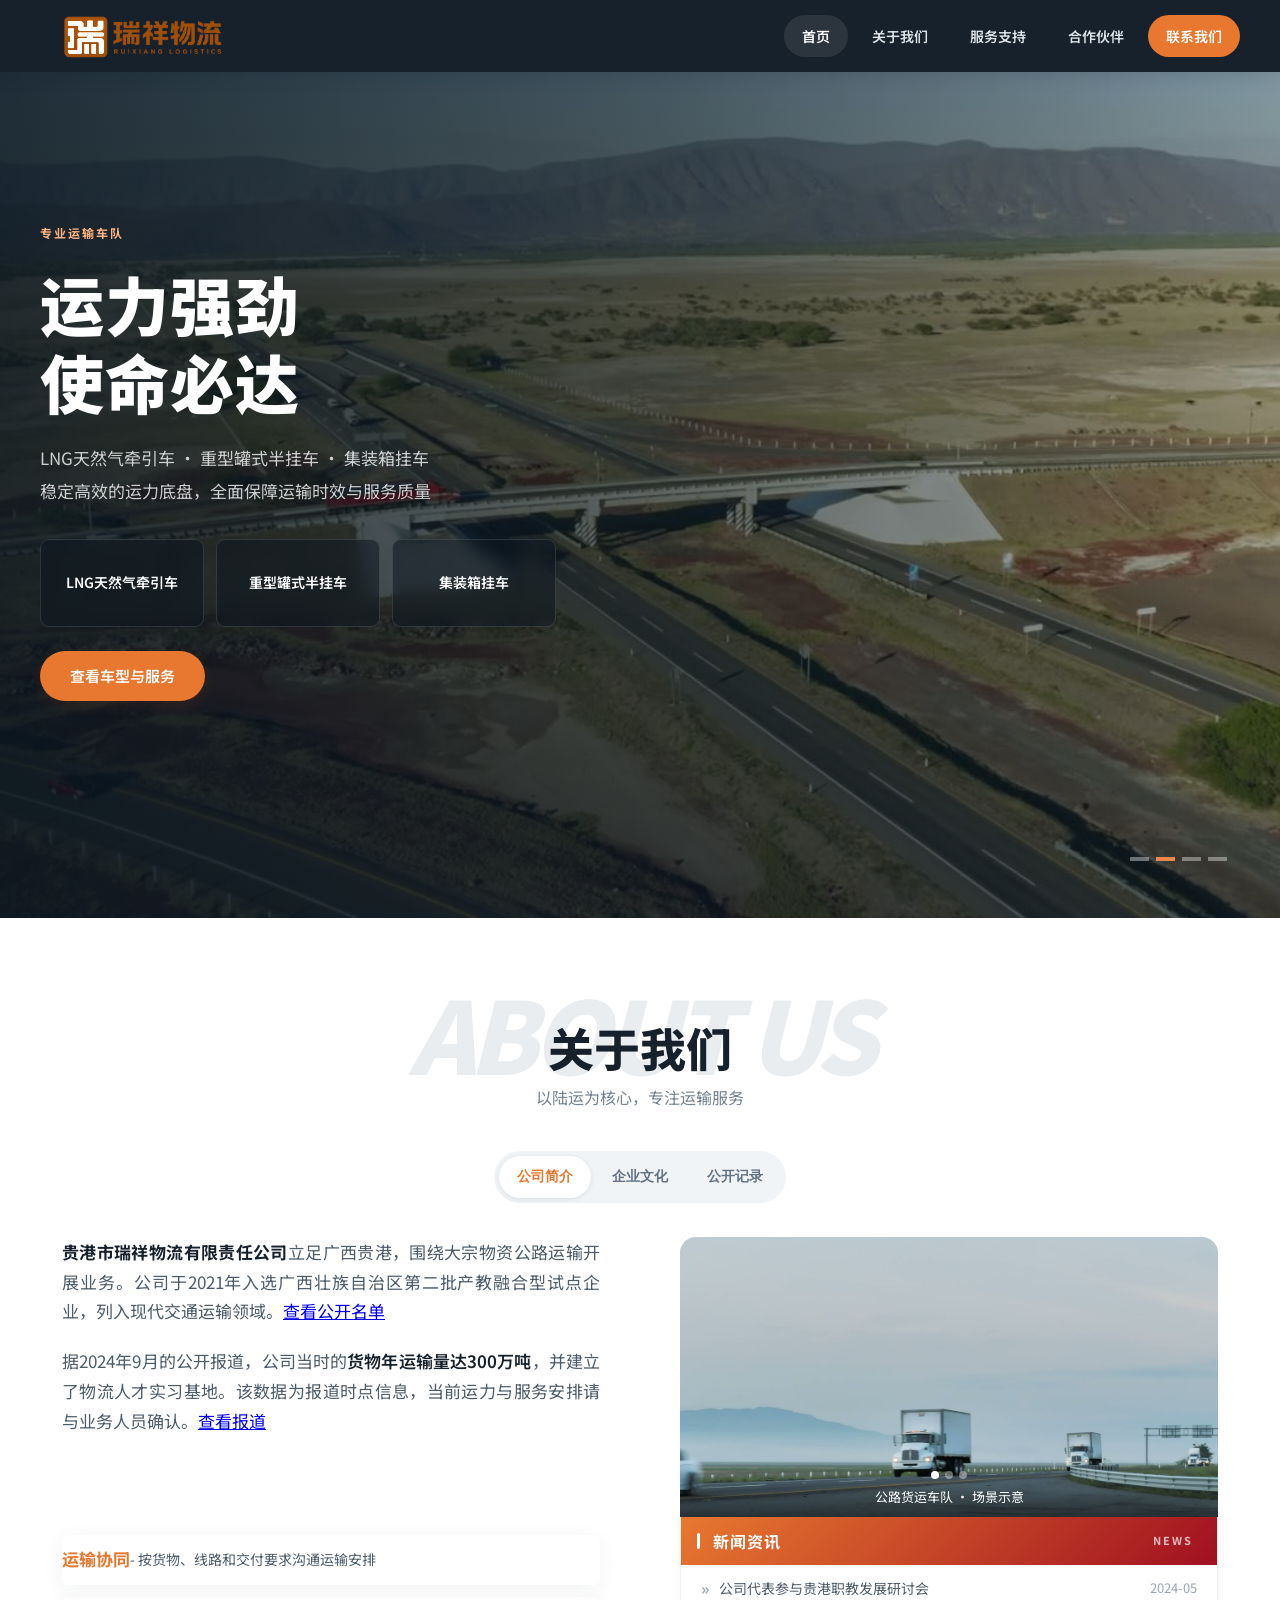
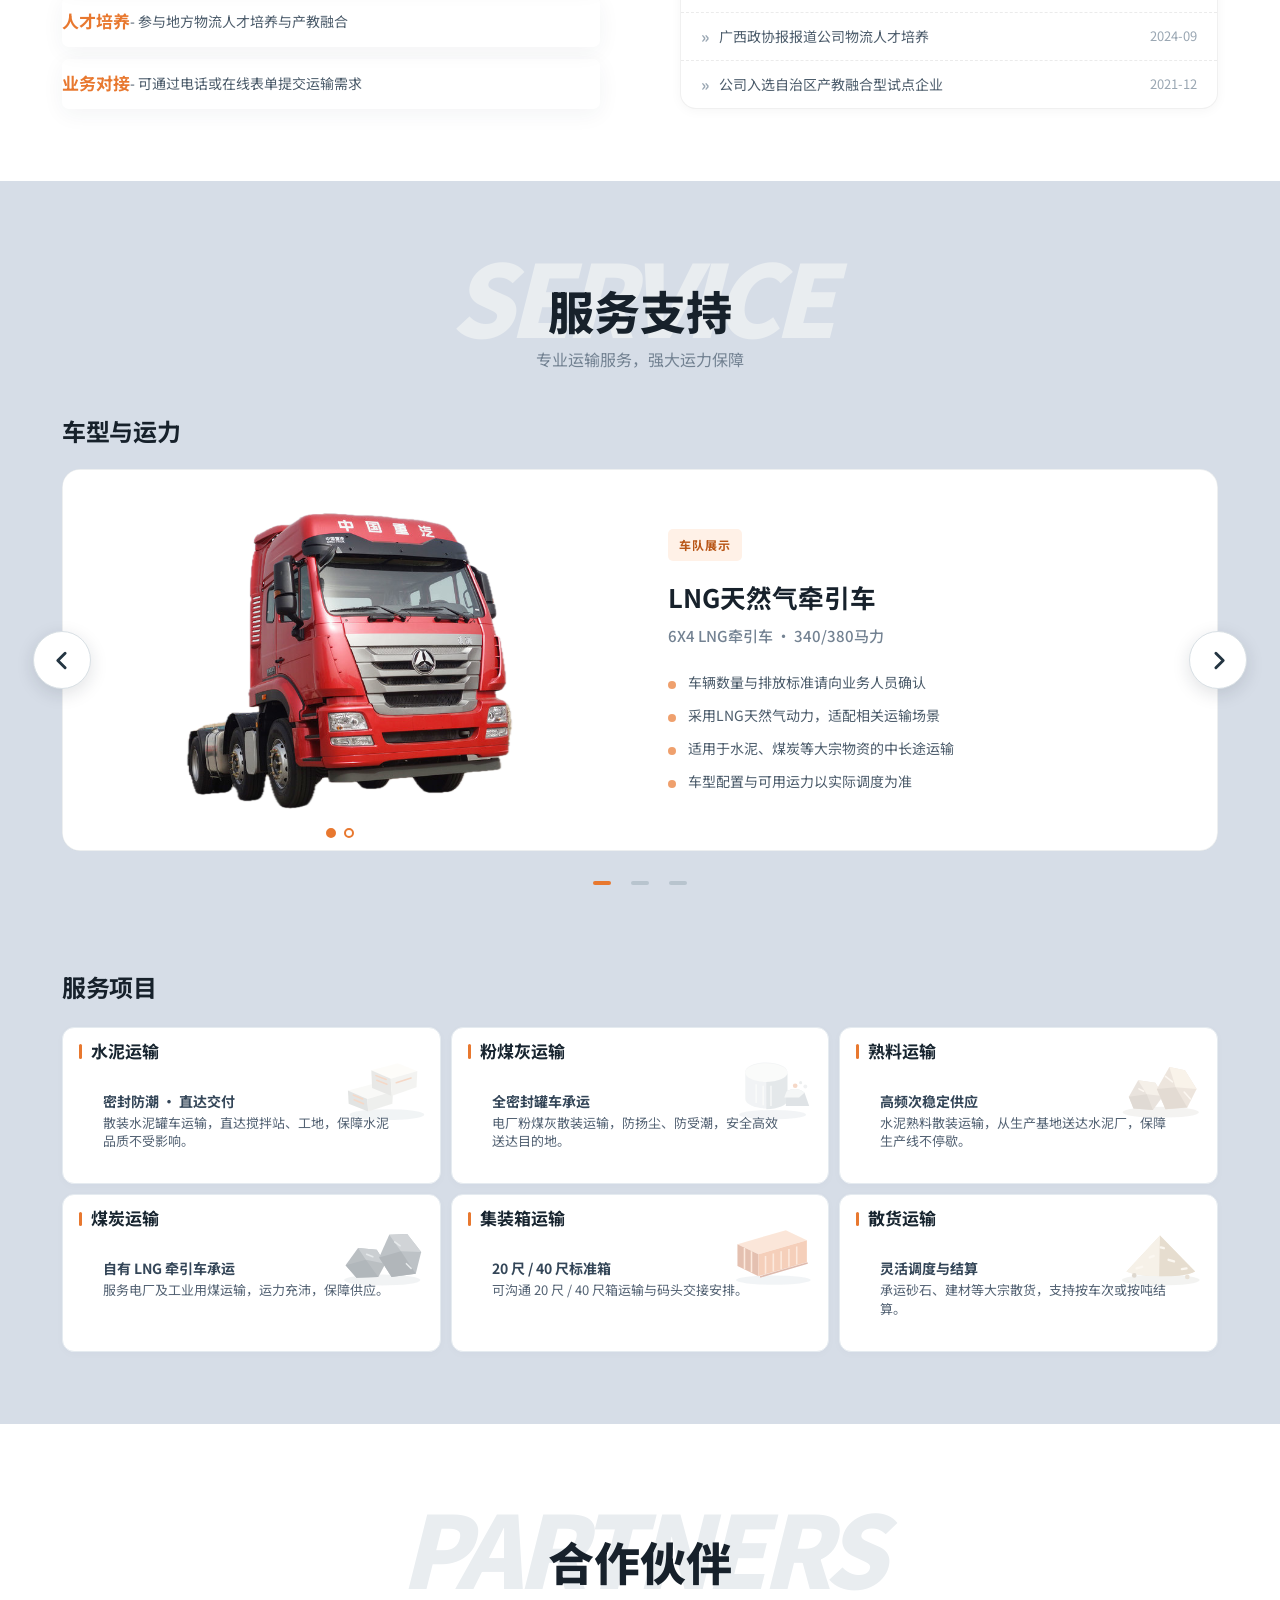
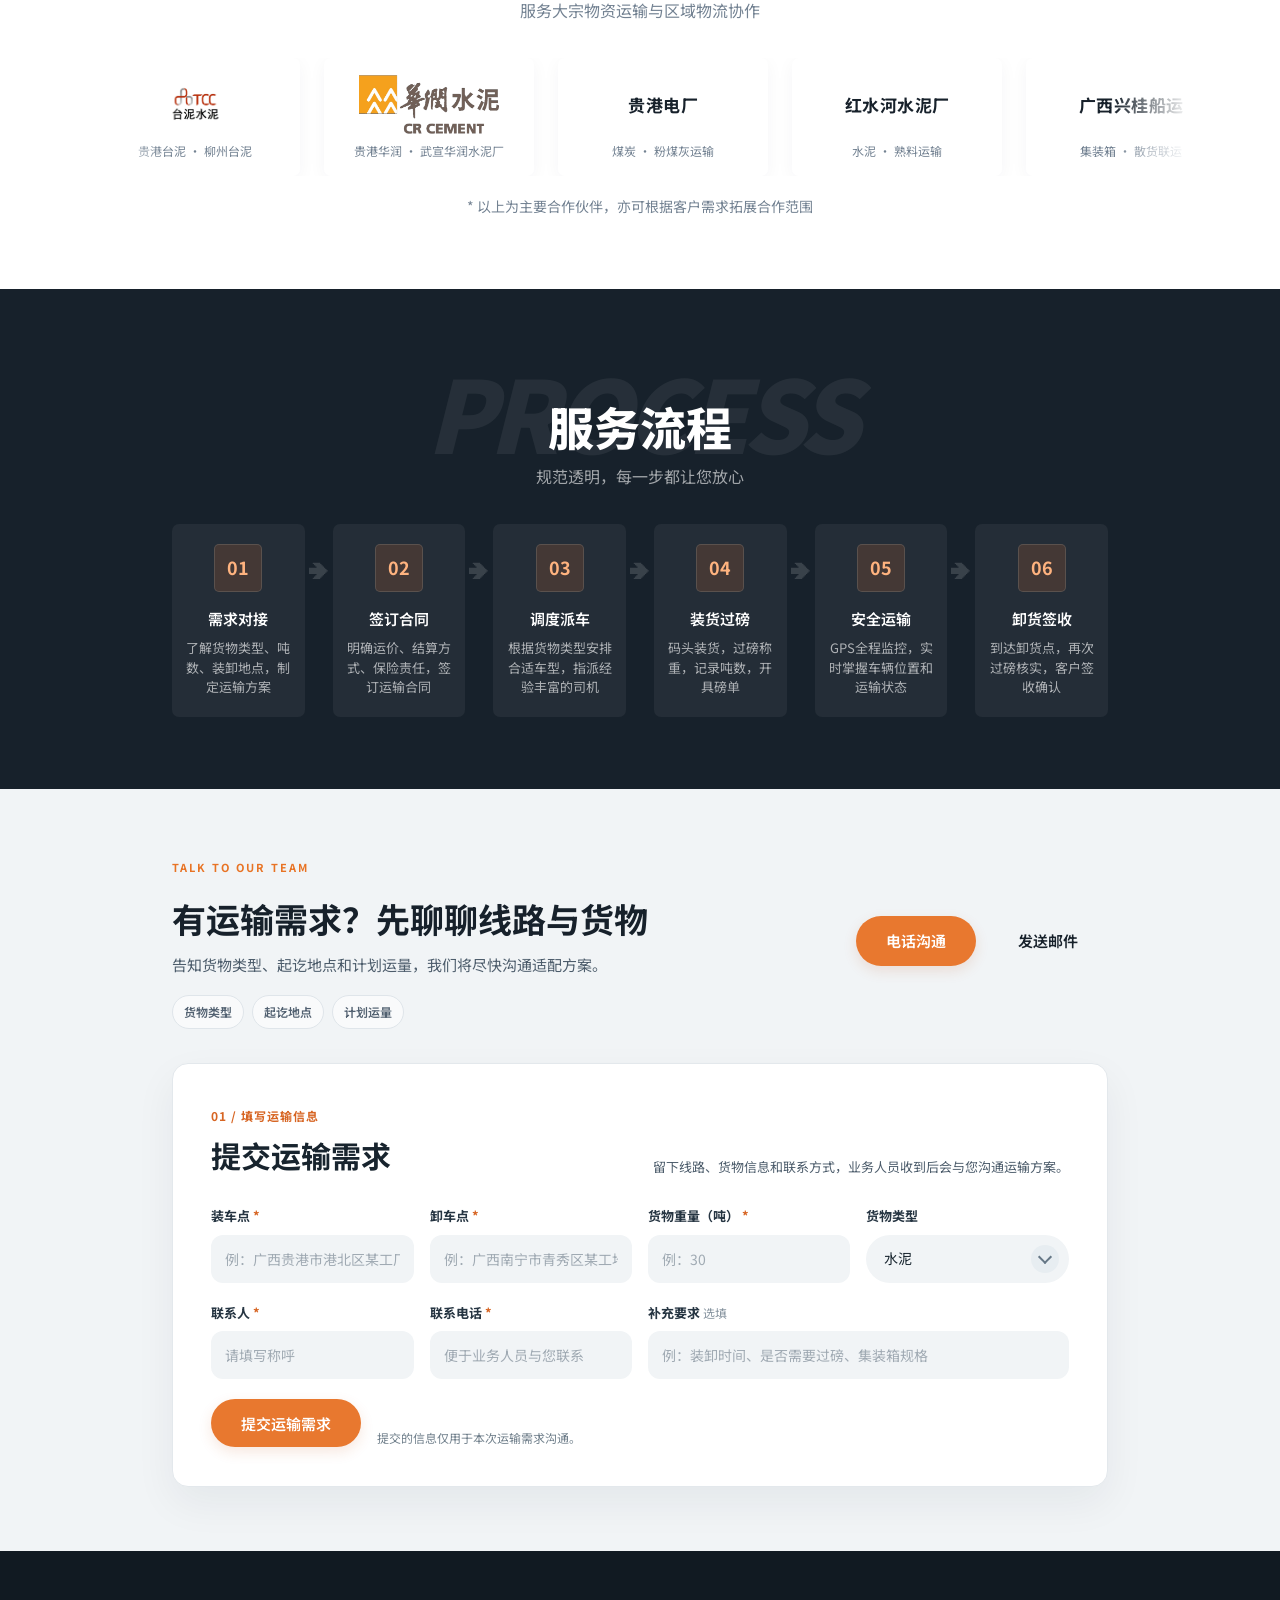
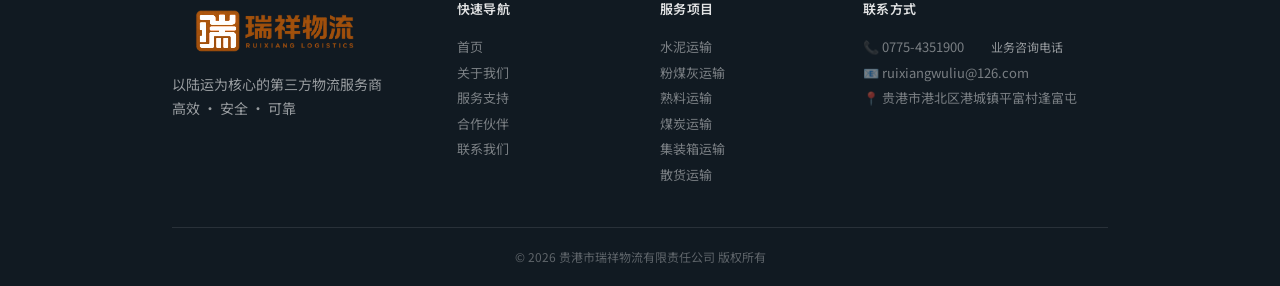
==== commit b4ccd742: "Curate sourced company information" ====
--- a/index.html
+++ b/index.html
@@ -64,16 +64,16 @@
         </div>
         <div class="hero-stats">
           <div class="stat-item">
-            <span class="stat-number">2009</span>
-            <span class="stat-label">成立于</span>
+            <span class="stat-number">2021</span>
+            <span class="stat-label">入选自治区产教融合试点企业</span>
           </div>
           <div class="stat-item">
-            <span class="stat-number" data-target="200">200</span><span class="stat-unit">+</span>
-            <span class="stat-label">自有车辆（待核实）</span>
+            <span class="stat-number">2024</span>
+            <span class="stat-label">参与贵港职教研讨</span>
           </div>
           <div class="stat-item">
-            <span class="stat-number" data-target="300">300</span><span class="stat-unit">万吨+</span>
-            <span class="stat-label">年运输量（待核实）</span>
+            <span class="stat-number">300</span><span class="stat-unit">万吨</span>
+            <span class="stat-label">2024年报道的年运输量</span>
           </div>
           <div class="stat-item">
             <span class="stat-number" data-target="6">6</span><span class="stat-unit">类</span>
@@ -91,7 +91,7 @@
         </video>
       </div>
       <div class="container hero-content">
-        <div class="hero-badge">200+台自有专业车队</div>
+        <div class="hero-badge">专业运输车队</div>
         <h1 style="font-size: clamp(36px,6vw,64px);">运力强劲<br>使命必达</h1>
         <p class="hero-subtitle">LNG天然气牵引车 · 重型罐式半挂车 · 集装箱挂车<br>稳定高效的运力底盘，全面保障运输时效与服务质量</p>
         <div class="hero-fleet-cards">
@@ -121,7 +121,7 @@
       <div class="container hero-content">
         <div class="hero-badge">🤝 长期战略合作伙伴</div>
         <h1 style="font-size: clamp(36px,6vw,64px);">深度合作<br>值得信赖</h1>
-        <p class="hero-subtitle">与多家知名企业建立长期战略合作<br>年物流吞吐量超过300万吨</p>
+        <p class="hero-subtitle">服务大宗物资运输与区域物流协作<br>运输方案请以实际需求沟通为准</p>
         <div class="hero-routes-list">
           <div class="hrl-item">
             <span class="hrl-tag">水泥</span>
@@ -155,19 +155,19 @@
         <p class="hero-subtitle">以"高品质、高标准"为服务核心<br>为您提供稳定、可靠的定制化物流解决方案</p>
         <div class="hero-guarantees">
           <div class="hg-item">
-            <span class="hg-text">200+台自有车辆，运力可控</span>
+            <span class="hg-text">根据运输需求匹配运力</span>
           </div>
           <div class="hg-item">
             <span class="hg-text">GPS实时追踪与动态监控</span>
           </div>
           <div class="hg-item">
-            <span class="hg-text">团队10年+行业经验</span>
+            <span class="hg-text">专注大宗物资运输</span>
           </div>
           <div class="hg-item">
-            <span class="hg-text">全额保险，消除安全顾虑</span>
+            <span class="hg-text">运输保障按合同约定</span>
           </div>
           <div class="hg-item">
-            <span class="hg-text">一对一专属客服24h响应</span>
+            <span class="hg-text">专人对接运输需求</span>
           </div>
           <div class="hg-item">
             <span class="hg-text">LNG绿色环保运输</span>
@@ -202,17 +202,14 @@
     <div class="section-header section-header-watermark" data-watermark="ABOUT US">
       <span class="section-tag">ABOUT US</span>
       <h2>关于我们</h2>
-      <p class="section-desc">以陆运为核心，十六年专业深耕</p>
+      <p class="section-desc">以陆运为核心，专注运输服务</p>
     </div>
 
     <!-- 子板块导航标签 -->
     <div class="about-tabs" role="tablist" aria-label="关于我们内容">
       <button class="about-tab active" id="about-tab-intro" data-tab="intro" role="tab" aria-controls="tab-intro" aria-selected="true">公司简介</button>
-      <button class="about-tab" id="about-tab-history" data-tab="history" role="tab" aria-controls="tab-history" aria-selected="false" tabindex="-1">发展历程</button>
       <button class="about-tab" id="about-tab-culture" data-tab="culture" role="tab" aria-controls="tab-culture" aria-selected="false" tabindex="-1">企业文化</button>
-      <button class="about-tab" id="about-tab-honors" data-tab="honors" role="tab" aria-controls="tab-honors" aria-selected="false" tabindex="-1">企业荣誉</button>
-      <button class="about-tab" id="about-tab-certs" data-tab="certs" role="tab" aria-controls="tab-certs" aria-selected="false" tabindex="-1">企业资质</button>
-      <button class="about-tab" id="about-tab-csr" data-tab="csr" role="tab" aria-controls="tab-csr" aria-selected="false" tabindex="-1">社会关怀</button>
+      <button class="about-tab" id="about-tab-records" data-tab="records" role="tab" aria-controls="tab-records" aria-selected="false" tabindex="-1">公开记录</button>
     </div>
 
     <!-- 标签页内容区域 -->
@@ -222,13 +219,12 @@
       <div class="about-tab-panel active" id="tab-intro">
         <div class="about-grid">
           <div class="about-text">
-            <p><strong class="company-name">贵港市瑞祥物流有限责任公司</strong>成立于2009年, 注册资本1300万元, 现有员工100+人, 是一家以陆运为核心的<strong>第三方物流服务商</strong>. 公司致力于为客户提供高效、安全、可靠的运输解决方案。</p>
-            <p>公司主营<strong>水泥、粉煤灰、熟料、煤炭、集装箱</strong>等大宗物资及散货运输, 已与贵港台泥、柳州台泥、贵港华润、贵港电厂、红水河水泥厂、武宣华润水泥厂等多家知名企业建立长期战略合作, <strong>年物流吞吐量超300万吨</strong>。</p>
+            <p><strong class="company-name">贵港市瑞祥物流有限责任公司</strong>立足广西贵港，围绕大宗物资公路运输开展业务。公司于2021年入选广西壮族自治区第二批产教融合型试点企业，列入现代交通运输领域。<a href="https://fgw.gxzf.gov.cn/zfxxgkzl/wjzx/tzgg/t11070559.shtml" target="_blank" rel="noopener noreferrer">查看公开名单</a></p>
+            <p>据2024年9月的公开报道，公司当时的<strong>货物年运输量达300万吨</strong>，并建立了物流人才实习基地。该数据为报道时点信息，当前运力与服务安排请与业务人员确认。<a href="https://www.gxzx.gov.cn/index.php?a=show&amp;c=index&amp;catid=65&amp;id=53571&amp;m=content" target="_blank" rel="noopener noreferrer">查看报道</a></p>
             <div class="about-features">
-              <div class="about-feature"><strong>强大运力</strong> - 自有车辆200+台, 运力稳定可控</div>
-              <div class="about-feature"><strong>科技驱动</strong> - GPS实时追踪, 动态监控</div>
-              <div class="about-feature"><strong>专业团队</strong> - 平均10年+物流行业经验</div>
-              <div class="about-feature"><strong>全程保障</strong> - 全额保险,7x24小时响应</div>
+              <div class="about-feature"><strong>运输协同</strong> - 按货物、线路和交付要求沟通运输安排</div>
+              <div class="about-feature"><strong>人才培养</strong> - 参与地方物流人才培养与产教融合</div>
+              <div class="about-feature"><strong>业务对接</strong> - 可通过电话或在线表单提交运输需求</div>
             </div>
           </div>
           <div class="about-image">
@@ -257,131 +253,20 @@
                 <span class="news-badge">NEWS</span>
               </div>
               <div class="news-list">
-                <div class="news-item news-item-placeholder" aria-label="示例新闻，发布前替换为真实内容">
-                  <span class="news-title">【示例内容】合作动态标题待更新</span>
-                  <span class="news-date">日期待补充</span>
-                </div>
-                <div class="news-item news-item-placeholder" aria-label="示例新闻，发布前替换为真实内容">
-                  <span class="news-title">【示例内容】车队与运力动态待更新</span>
-                  <span class="news-date">日期待补充</span>
-                </div>
-                <div class="news-item news-item-placeholder" aria-label="示例新闻，发布前替换为真实内容">
-                  <span class="news-title">【示例内容】安全管理动态待更新</span>
-                  <span class="news-date">日期待补充</span>
-                </div>
-                <div class="news-item news-item-placeholder" aria-label="示例新闻，发布前替换为真实内容">
-                  <span class="news-title">【示例内容】运营服务动态待更新</span>
-                  <span class="news-date">日期待补充</span>
-                </div>
-                <div class="news-item news-item-placeholder" aria-label="示例新闻，发布前替换为真实内容">
-                  <span class="news-title">【示例内容】企业活动资讯待更新</span>
-                  <span class="news-date">日期待补充</span>
-                </div>
-                <div class="news-item news-item-placeholder" aria-label="示例新闻，发布前替换为真实内容">
-                  <span class="news-title">【示例内容】客户合作案例待更新</span>
-                  <span class="news-date">日期待补充</span>
-                </div>
-              </div>
-            </div>
-          </div>
-        </div>
-      </div>
-
-      <!-- 发展历程 -->
-      <div class="about-tab-panel" id="tab-history">
-        <div class="history-showcase">
-          <div class="history-carousel-wrapper">
-            <div class="history-carousel-track">
-              <div class="history-card active" data-year="0">
-                <div class="history-card-img">
-                  <img src="images/fleet-tanker.png" alt="2009">
-                </div>
-                <div class="history-card-text">
-                  <div class="history-card-year">2009</div>
-                  <h3>公司成立</h3>
-                  <p>贵港市瑞祥物流有限责任公司正式注册成立，注册资本1300万元，以大宗物资陆运服务起步，开启物流创业之路。</p>
-                </div>
-              </div>
-              <div class="history-card" data-year="1">
-                <div class="history-card-img">
-                  <img src="images/fleet-tanker.png" alt="2012">
-                </div>
-                <div class="history-card-text">
-                  <div class="history-card-year">2012</div>
-                  <h3>业务拓展</h3>
-                  <p>成功与贵港台泥、贵港华润等知名企业建立长期战略合作，业务范围从水泥运输拓展至粉煤灰、熟料等多品类大宗物资运输。</p>
-                </div>
-              </div>
-              <div class="history-card" data-year="2">
-                <div class="history-card-img">
-                  <img src="images/fleet-lng.png" alt="2015">
-                </div>
-                <div class="history-card-text">
-                  <div class="history-card-year">2015</div>
-                  <h3>车队升级</h3>
-                  <p>大规模引进专业运输车辆，车队规模突破100台，同步部署GPS实时追踪系统，实现全程动态监控，运输效率与安全性显著提升。</p>
-                </div>
-              </div>
-              <div class="history-card" data-year="3">
-                <div class="history-card-img">
-                  <img src="images/fleet-lng-2.png" alt="2018">
-                </div>
-                <div class="history-card-text">
-                  <div class="history-card-year">2018</div>
-                  <h3>绿色转型</h3>
-                  <p>率先大批量引进LNG天然气牵引车，推动绿色运输转型，降低碳排放，响应国家节能减排政策，树立行业环保标杆。</p>
-                </div>
-              </div>
-              <div class="history-card" data-year="4">
-                <div class="history-card-img">
-                  <img src="images/fleet-container.png" alt="2021">
-                </div>
-                <div class="history-card-text">
-                  <div class="history-card-year">2021</div>
-                  <h3>规模跨越</h3>
-                  <p>自有车辆突破200台，合作伙伴扩展至柳州台泥、武宣华润水泥厂等，年物流吞吐量突破300万吨，成为广西区域领先的第三方物流服务商。</p>
-                </div>
-              </div>
-              <div class="history-card" data-year="5">
-                <div class="history-card-img">
-                  <img src="images/fleet-lng.png" alt="2024">
-                </div>
-                <div class="history-card-text">
-                  <div class="history-card-year">2024</div>
-                  <h3>数智升级</h3>
-                  <p>全面推进信息化与数字化管理，优化调度系统与客户服务平台，持续提升运营效率与服务品质，迈向智慧物流新阶段。</p>
-                </div>
-              </div>
-            </div>
-          </div>
-          <div class="history-timeline">
-            <button type="button" class="history-arrow history-arrow-left" aria-label="上一个"><svg viewBox="0 0 24 24" aria-hidden="true"><path d="m14.5 5-7 7 7 7"/></svg></button>
-            <div class="history-track">
-              <button type="button" class="history-node active" data-index="0" aria-current="step">
-                <span class="history-node-year">2009</span>
-              </button>
-              <span class="history-node-line"></span>
-              <button type="button" class="history-node" data-index="1">
-                <span class="history-node-year">2012</span>
-              </button>
-              <span class="history-node-line"></span>
-              <button type="button" class="history-node" data-index="2">
-                <span class="history-node-year">2015</span>
-              </button>
-              <span class="history-node-line"></span>
-              <button type="button" class="history-node" data-index="3">
-                <span class="history-node-year">2018</span>
-              </button>
-              <span class="history-node-line"></span>
-              <button type="button" class="history-node" data-index="4">
-                <span class="history-node-year">2021</span>
-              </button>
-              <span class="history-node-line"></span>
-              <button type="button" class="history-node" data-index="5">
-                <span class="history-node-year">2024</span>
-              </button>
-            </div>
-            <button type="button" class="history-arrow history-arrow-right" aria-label="下一个"><svg viewBox="0 0 24 24" aria-hidden="true"><path d="m9.5 5 7 7-7 7"/></svg></button>
+                <a class="news-item" href="https://gxlvtc.edu.cn/info/1065/28141.htm" target="_blank" rel="noopener noreferrer">
+                  <span class="news-title">公司代表参与贵港职教发展研讨会</span>
+                  <span class="news-date">2024-05</span>
+                </a>
+                <a class="news-item" href="https://www.gxzx.gov.cn/index.php?a=show&amp;c=index&amp;catid=65&amp;id=53571&amp;m=content" target="_blank" rel="noopener noreferrer">
+                  <span class="news-title">广西政协报报道公司物流人才培养</span>
+                  <span class="news-date">2024-09</span>
+                </a>
+                <a class="news-item" href="https://fgw.gxzf.gov.cn/zfxxgkzl/wjzx/tzgg/t11070559.shtml" target="_blank" rel="noopener noreferrer">
+                  <span class="news-title">公司入选自治区产教融合型试点企业</span>
+                  <span class="news-date">2021-12</span>
+                </a>
+              </div>
+            </div>
           </div>
         </div>
       </div>
@@ -392,173 +277,38 @@
           <div class="vision-main">
             <div class="vision-quote">
               <span class="quote-mark">&#10077;</span>
-              <p>公司十六年来始终秉持<strong>"以客户为中心"</strong>的服务理念，坚持<strong>"服务你我，共创辉煌"</strong>，依托区域路网资源与信息化管理手段，构建完整的物流服务价值链，为客户提供专业化、全流程的一站式物流解决方案。</p>
+              <p>我们重视客户的运输需求，也重视员工的长期发展。围绕货物、线路、装卸与交付要求保持沟通，持续完善运输服务。</p>
             </div>
             <div class="vision-features">
               <div class="about-feature"><strong>服务理念</strong> - 以客户为中心，想客户之所想，急客户之所急</div>
               <div class="about-feature"><strong>企业使命</strong> - 服务你我，共创辉煌</div>
               <div class="about-feature"><strong>发展方向</strong> - 依托信息化管理与区域路网资源，打造一站式物流服务平台</div>
               <div class="about-feature"><strong>服务标准</strong> - 以高品质、高标准为核心，提供稳定可靠的定制化物流方案</div>
-              <div class="about-feature"><strong>员工关怀</strong> - 为员工缴纳五险一金，重视团队保障与长期发展</div>
-            </div>
-          </div>
-        </div>
-      </div>
-
-      <!-- 企业荣誉 -->
-      <div class="about-tab-panel" id="tab-honors">
+              <div class="about-feature"><strong>员工关怀</strong> - 公司表示为员工缴纳五险一金，具体政策以公司实际执行为准</div>
+            </div>
+          </div>
+        </div>
+      </div>
+
+      <!-- 经公开来源核实的记录 -->
+      <div class="about-tab-panel" id="tab-records">
         <div class="honors-marquee">
           <div class="honors-track">
-            <div class="honors-slide">
-              <span class="honors-year">2025年度</span>
-              <h3>贵港市纳税贡献突出企业</h3>
-              <p>连续多年依法诚信纳税，为地方财政做出积极贡献</p>
-            </div>
-            <div class="honors-slide">
-              <span class="honors-year">2024年度</span>
-              <h3>广西道路运输安全生产先进单位</h3>
-              <p>连续多年保持零重大事故记录</p>
-            </div>
-            <div class="honors-slide">
-              <span class="honors-year">2025年度</span>
-              <h3>AAA级信用企业</h3>
-              <p>连续多年获评AAA级信用等级</p>
-            </div>
-            <div class="honors-slide">
-              <span class="honors-year">2024年度</span>
-              <h3>优秀物流合作伙伴</h3>
-              <p>获台泥集团、华润水泥等多家企业授予</p>
-            </div>
-            <div class="honors-slide">
-              <span class="honors-year">2023年度</span>
-              <h3>绿色运输示范企业</h3>
-              <p>率先大规模采用LNG天然气车辆，获评区域示范</p>
-            </div>
-            <div class="honors-slide">
-              <span class="honors-year">2023年度</span>
-              <h3>社会责任贡献先进企业</h3>
-              <p>积极参与公益事业与社区建设，热心回馈社会</p>
-            </div>
-          </div>
-        </div>
-        <div class="honors-certs-marquee">
-          <div class="honors-certs-track">
-            <div class="honors-cert-item"><img src="images/honor-cert-1.png" alt="AAA级信用企业"></div>
-            <div class="honors-cert-item"><img src="images/honor-cert-2.png" alt="安全生产先进单位"></div>
-            <div class="honors-cert-item"><img src="images/honor-cert-3.png" alt="纳税贡献突出企业"></div>
-            <div class="honors-cert-item"><img src="images/honor-cert-4.png" alt="优秀物流合作伙伴"></div>
-            <div class="honors-cert-item"><img src="images/honor-cert-5.png" alt="绿色运输示范企业"></div>
-            <div class="honors-cert-item"><img src="images/honor-cert-6.png" alt="社会责任贡献奖"></div>
-          </div>
-        </div>
-      </div>
-
-      <!-- 企业资质 -->
-      <div class="about-tab-panel" id="tab-certs">
-        <div class="certs-list">
-          <div class="certs-row">
-            <div class="certs-row-images">
-              <img src="images/honor-cert-1.png" alt="道路运输经营许可证">
-              <img src="images/honor-cert-2.png" alt="危险货物运输许可证">
-            </div>
-            <div class="certs-row-text">
-              <h3>道路运输经营许可证</h3>
-              <p>公司持有合法有效的道路运输经营许可证，具备普通货物运输及大件运输资质，严格按照交通运输部门规定合规经营。</p>
-            </div>
-          </div>
-          <div class="certs-row">
-            <div class="certs-row-images">
-              <img src="images/honor-cert-3.png" alt="安全生产标准化证书">
-              <img src="images/honor-cert-4.png" alt="质量管理体系认证">
-            </div>
-            <div class="certs-row-text">
-              <h3>安全生产标准化证书</h3>
-              <p>通过交通运输企业安全生产标准化考评，建立完善的安全管理体系，定期开展安全培训与隐患排查，确保运输安全。</p>
-            </div>
-          </div>
-          <div class="certs-row">
-            <div class="certs-row-images">
-              <img src="images/honor-cert-5.png" alt="营业执照">
-            </div>
-            <div class="certs-row-text">
-              <h3>全额货物运输保险</h3>
-              <p>与知名保险公司合作，为每批货物提供全额运输保险保障，从装车到卸货全程覆盖，让客户无后顾之忧。</p>
-            </div>
-          </div>
-        </div>
-      </div>
-
-      <!-- 社会关怀 -->
-      <div class="about-tab-panel" id="tab-csr">
-        <div class="csr-intro">
-          <p>瑞祥物流始终秉持<strong>"取之于社会，回馈于社会"</strong>的理念，自成立以来积极参与抗灾救援、扶贫助困、教育公益等各类社会公益活动，累计捐赠物资及资金数十万元，以实际行动传递温暖与力量。</p>
-        </div>
-        <div class="csr-events">
-          <div class="csr-event">
-            <div class="csr-event-img">
-              <img src="images/csr-disaster.png" alt="抗洪救灾物资运输">
-            </div>
-            <div class="csr-event-body">
-              <span class="csr-event-date">2024年6月</span>
-              <h3>抗洪救灾应急物资运输</h3>
-              <p>广西贵港遭遇特大暴雨洪灾，瑞祥物流第一时间调配8辆运输车参与救灾，免费运输帐篷、饮用水、食品等救援物资共计120吨，保障灾区物资供应通道畅通。</p>
-              <div class="csr-event-tag">捐赠运力价值约15万元</div>
-            </div>
-          </div>
-          <div class="csr-event">
-            <div class="csr-event-img">
-              <img src="images/csr-donation.png" alt="扶贫帮困捐赠">
-            </div>
-            <div class="csr-event-body">
-              <span class="csr-event-date">2023年12月</span>
-              <h3>冬季扶贫帮困慰问活动</h3>
-              <p>组织公司员工前往贵港市覃塘区贫困村开展冬季慰问活动，向50户困难家庭捐赠棉被、食用油、大米等生活物资，并为孤寡老人送去慰问金。</p>
-              <div class="csr-event-tag">捐赠物资及慰问金合计8万元</div>
-            </div>
-          </div>
-          <div class="csr-event">
-            <div class="csr-event-img">
-              <img src="images/csr-education.png" alt="助学兴教">
-            </div>
-            <div class="csr-event-body">
-              <span class="csr-event-date">2023年9月</span>
-              <h3>金秋助学 · 捐资兴教</h3>
-              <p>向贵港市港南区中学捐赠助学金，资助30名品学兼优的贫困学子完成学业，并为学校购置教学设备和图书。</p>
-              <div class="csr-event-tag">捐赠助学金及设备共计12万元</div>
-            </div>
-          </div>
-          <div class="csr-event">
-            <div class="csr-event-img">
-              <img src="images/csr-covid.png" alt="疫情防控物资运输">
-            </div>
-            <div class="csr-event-body">
-              <span class="csr-event-date">2022年3月</span>
-              <h3>疫情防控物资保障运输</h3>
-              <p>新冠疫情期间，积极响应政府号召，调配专用车辆运输口罩、消毒液、防护服等防疫物资，同时向一线防疫人员捐赠矿泉水和方便食品。</p>
-              <div class="csr-event-tag">免费运输防疫物资80余吨，捐赠物资约5万元</div>
-            </div>
-          </div>
-          <div class="csr-event">
-            <div class="csr-event-img">
-              <img src="images/csr-green.png" alt="绿色环保行动">
-            </div>
-            <div class="csr-event-body">
-              <span class="csr-event-date">2021年至今</span>
-              <h3>绿色运输 · 节能减排</h3>
-              <p>率先大规模采用LNG天然气牵引车替换传统柴油车辆，目前LNG车辆占比超过60%。每年减少碳排放约2000吨，获评区域绿色运输示范企业。</p>
-              <div class="csr-event-tag">累计减少碳排放超6000吨</div>
-            </div>
-          </div>
-          <div class="csr-event">
-            <div class="csr-event-img">
-              <img src="images/csr-community.png" alt="社区共建">
-            </div>
-            <div class="csr-event-body">
-              <span class="csr-event-date">2020年至今</span>
-              <h3>参与地方基础设施建设</h3>
-              <p>积极参与贵港市乡村道路修缮和社区公共设施建设，出资出力帮助周边村庄改善道路交通条件，助力乡村振兴。</p>
-              <div class="csr-event-tag">累计投入资金及运力价值超20万元</div>
-            </div>
+            <a class="honors-slide" href="https://fgw.gxzf.gov.cn/zfxxgkzl/wjzx/tzgg/t11070559.shtml" target="_blank" rel="noopener noreferrer">
+              <span class="honors-year">2021年12月</span>
+              <h3>入选自治区产教融合型试点企业</h3>
+              <p>广西壮族自治区发改委等部门公布的第二批名单将公司列入“现代交通运输”领域。</p>
+            </a>
+            <a class="honors-slide" href="https://gxlvtc.edu.cn/info/1065/28141.htm" target="_blank" rel="noopener noreferrer">
+              <span class="honors-year">2024年5月</span>
+              <h3>参与贵港职教发展研讨</h3>
+              <p>广西物流职业技术学院公开报道了公司代表参加研讨会的情况。</p>
+            </a>
+            <a class="honors-slide" href="https://www.gxzx.gov.cn/index.php?a=show&amp;c=index&amp;catid=65&amp;id=53571&amp;m=content" target="_blank" rel="noopener noreferrer">
+              <span class="honors-year">2024年9月</span>
+              <h3>物流人才培养获公开报道</h3>
+              <p>广西政协报报道公司设立物流人才实习基地，文中所述运输量为当时数据。</p>
+            </a>
           </div>
         </div>
       </div>
@@ -602,10 +352,10 @@
                   <h3>LNG天然气牵引车</h3>
                   <h4>6X4 LNG牵引车 · 340/380马力</h4>
                   <ul>
-                    <li>含40台国六排放标准车辆，绿色环保</li>
-                    <li>采用LNG天然气动力，大幅降低碳排放与运营成本</li>
+                    <li>车辆数量与排放标准请向业务人员确认</li>
+                    <li>采用LNG天然气动力，适配相关运输场景</li>
                     <li>适用于水泥、煤炭等大宗物资的中长途运输</li>
-                    <li>动力强劲、续航能力优秀，满足高频次调度需求</li>
+                    <li>车型配置与可用运力以实际调度为准</li>
                   </ul>
                 </div>
               </div>
@@ -627,7 +377,7 @@
                     <li>全密封罐体设计，防潮防扬尘，确保货物品质</li>
                     <li>专业承运水泥、粉煤灰、熟料等散装物料</li>
                     <li>配备气动卸料系统，装卸效率高、损耗低</li>
-                    <li>车辆定期保养维护，出勤率保持行业领先水平</li>
+                    <li>具体车辆配置与装卸条件请提前确认</li>
                   </ul>
                 </div>
               </div>
@@ -648,8 +398,8 @@
                   <ul>
                     <li>支持20尺/40尺标准集装箱拖运</li>
                     <li>高效对接码头与物流园区，缩短周转时间</li>
-                    <li>车队规模大、调度灵活，满足高峰期运力需求</li>
-                    <li>配合船运与铁路实现多式联运，覆盖范围广</li>
+                    <li>按箱型、线路和交接时间沟通车辆安排</li>
+                    <li>码头、物流园区等交接要求请提前说明</li>
                   </ul>
                 </div>
               </div>
@@ -689,7 +439,7 @@
             </div>
             <div class="cert-card service-card" id="service-container" tabindex="0">
               <h4>集装箱运输</h4>
-              <div class="service-card-body"><div class="service-card-default"><strong>20 尺 / 40 尺标准箱</strong><span>自有 80+ 台集装箱挂车，对接码头与物流园高效作业。</span></div><div class="service-card-details"><span><b>箱型箱量</b> 20 尺 / 40 尺，数量待确认</span><span><b>运输单价</b> 按箱型与线路询价</span><span><b>交接信息</b> 可确认提还箱与码头预约</span></div></div>
+              <div class="service-card-body"><div class="service-card-default"><strong>20 尺 / 40 尺标准箱</strong><span>可沟通 20 尺 / 40 尺箱运输与码头交接安排。</span></div><div class="service-card-details"><span><b>箱型箱量</b> 20 尺 / 40 尺，数量待确认</span><span><b>运输单价</b> 按箱型与线路询价</span><span><b>交接信息</b> 可确认提还箱与码头预约</span></div></div>
             </div>
             <div class="cert-card service-card" id="service-bulk" tabindex="0">
               <h4>散货运输</h4>
@@ -735,7 +485,7 @@
     <div class="section-header section-header-watermark" data-watermark="PARTNERS">
       <span class="section-tag">PARTNERS</span>
       <h2>合作伙伴</h2>
-      <p class="section-desc">长期战略合作，年吞吐量超300万吨</p>
+      <p class="section-desc">服务大宗物资运输与区域物流协作</p>
     </div>
     <div class="partner-carousel">
       <div class="partner-track-wrapper">
@@ -891,7 +641,7 @@
       </div>
     </div>
     <div class="footer-bottom">
-      <p>&copy; <span id="copyrightYear">2026</span> 贵港市瑞祥物流有限责任公司 版权所有 <span class="icp-placeholder">| 备案号待补充（正式发布前替换）</span></p>
+      <p>&copy; <span id="copyrightYear">2026</span> 贵港市瑞祥物流有限责任公司 版权所有 </p>
       <!-- 发布前核实经营数据、客户名称与标识、资质荣誉、联系电话、邮箱、地址和备案信息。 -->
     </div>
   </div>
--- a/style.css
+++ b/style.css
@@ -1552,6 +1552,14 @@
   text-align: center;
   border: 1px solid rgba(0,0,0,0.06);
   box-shadow: 0 2px 12px rgba(0,0,0,0.04);
+  color: inherit;
+  text-decoration: none;
+}
+
+.honors-slide:hover,
+.honors-slide:focus-visible {
+  border-color: var(--accent);
+  outline-offset: 3px;
 }
 
 .honors-slide-icon {
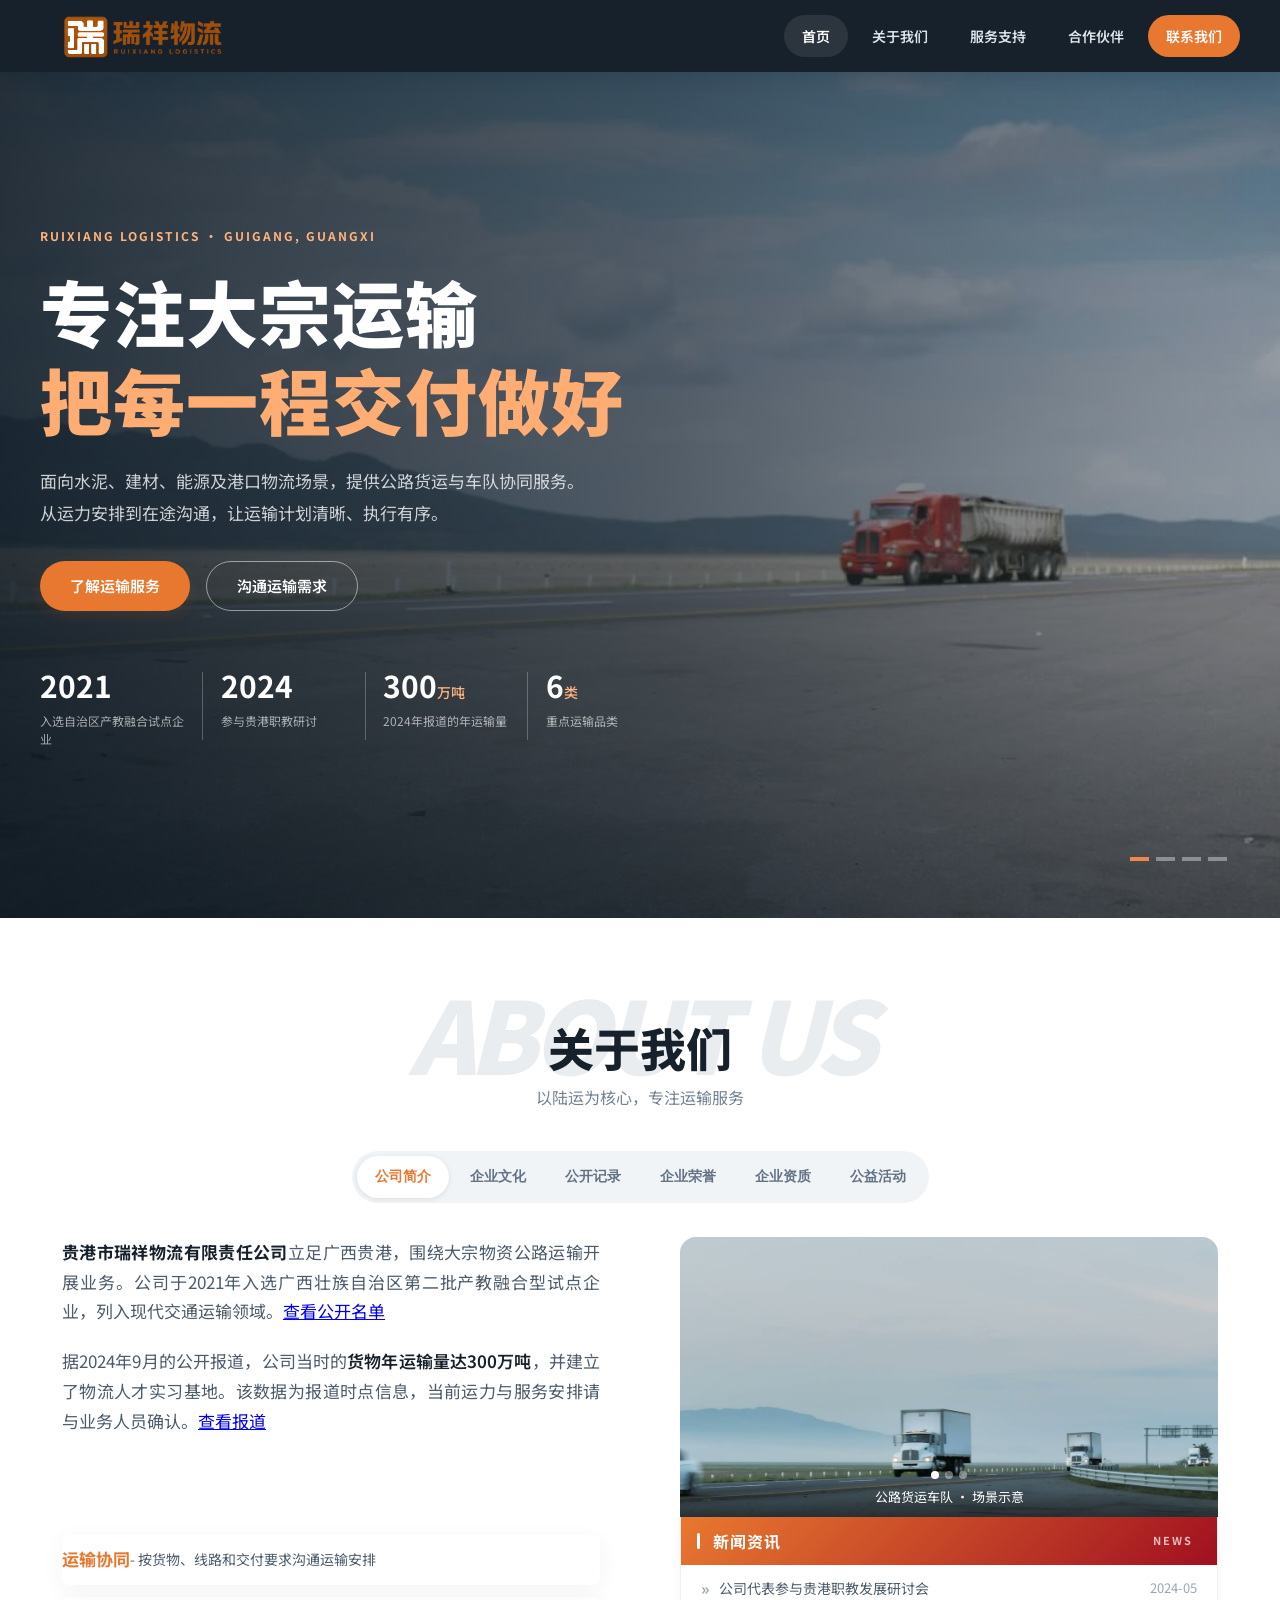
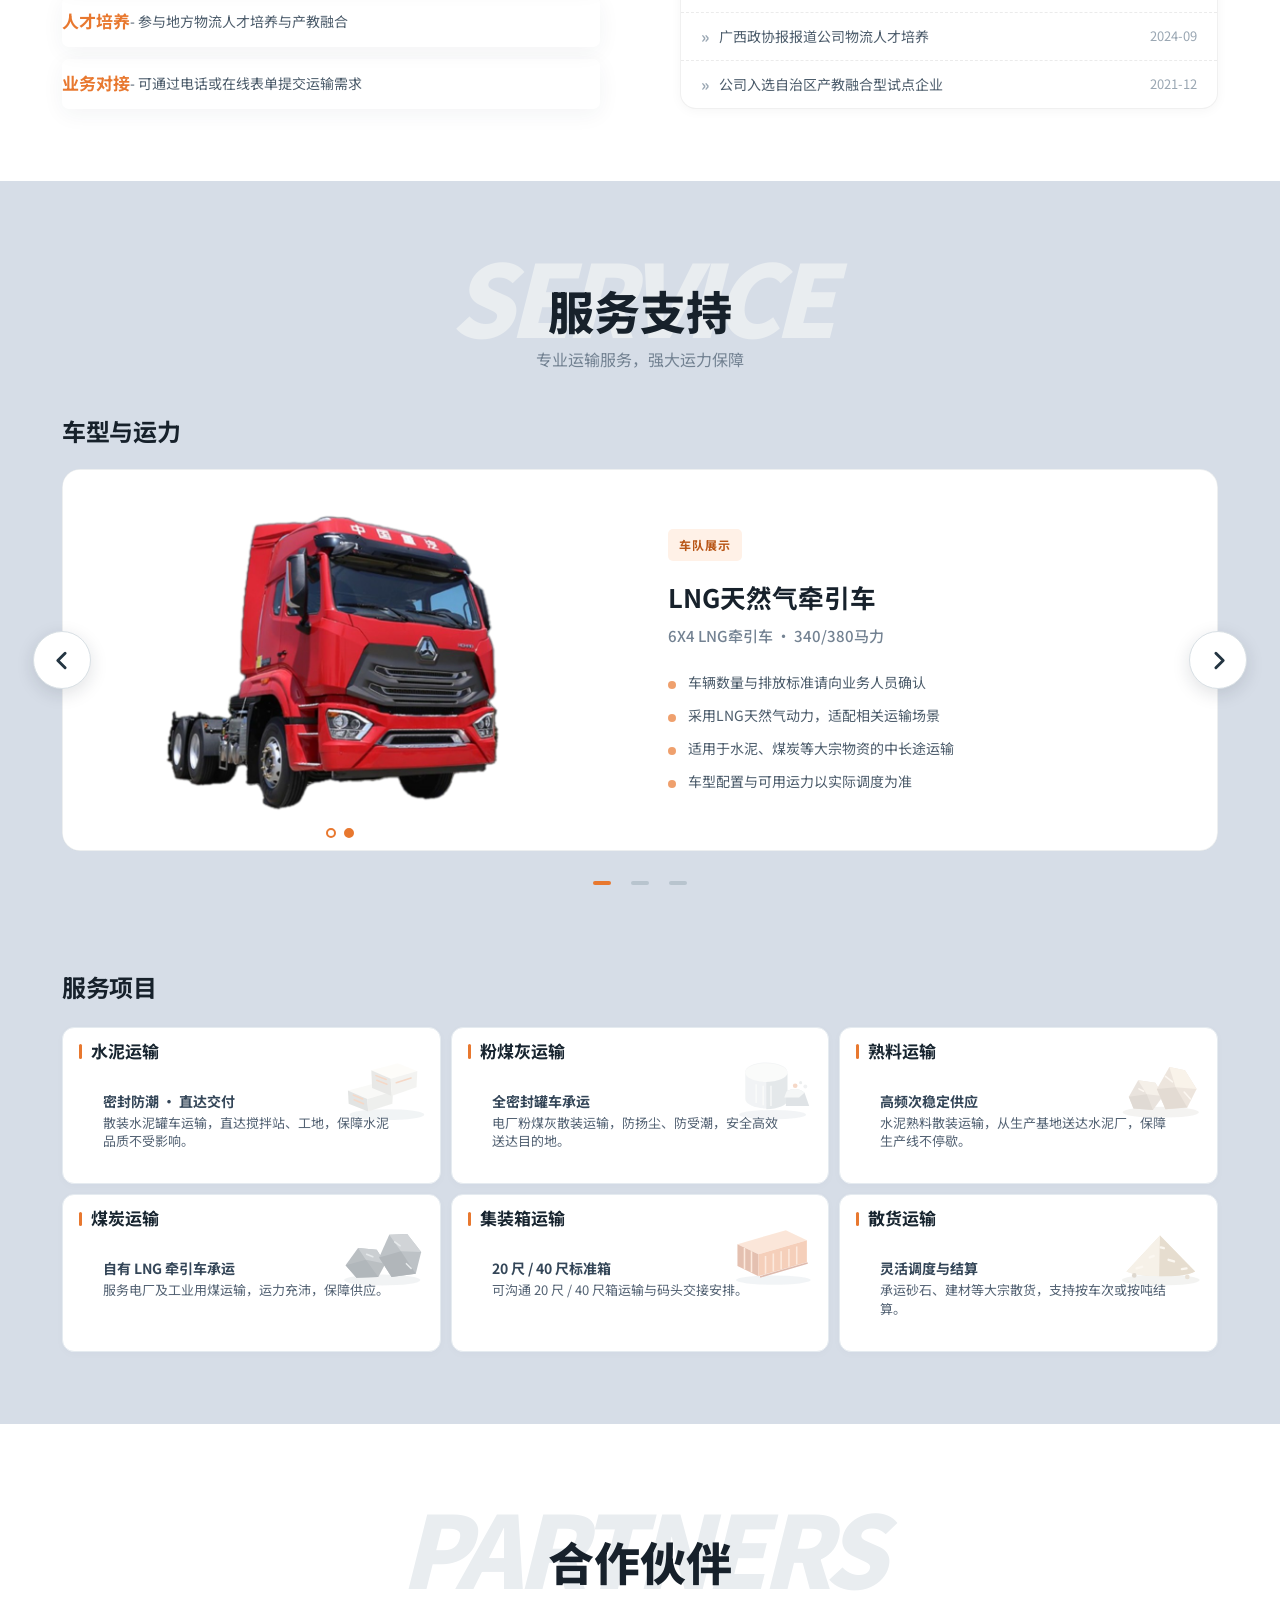
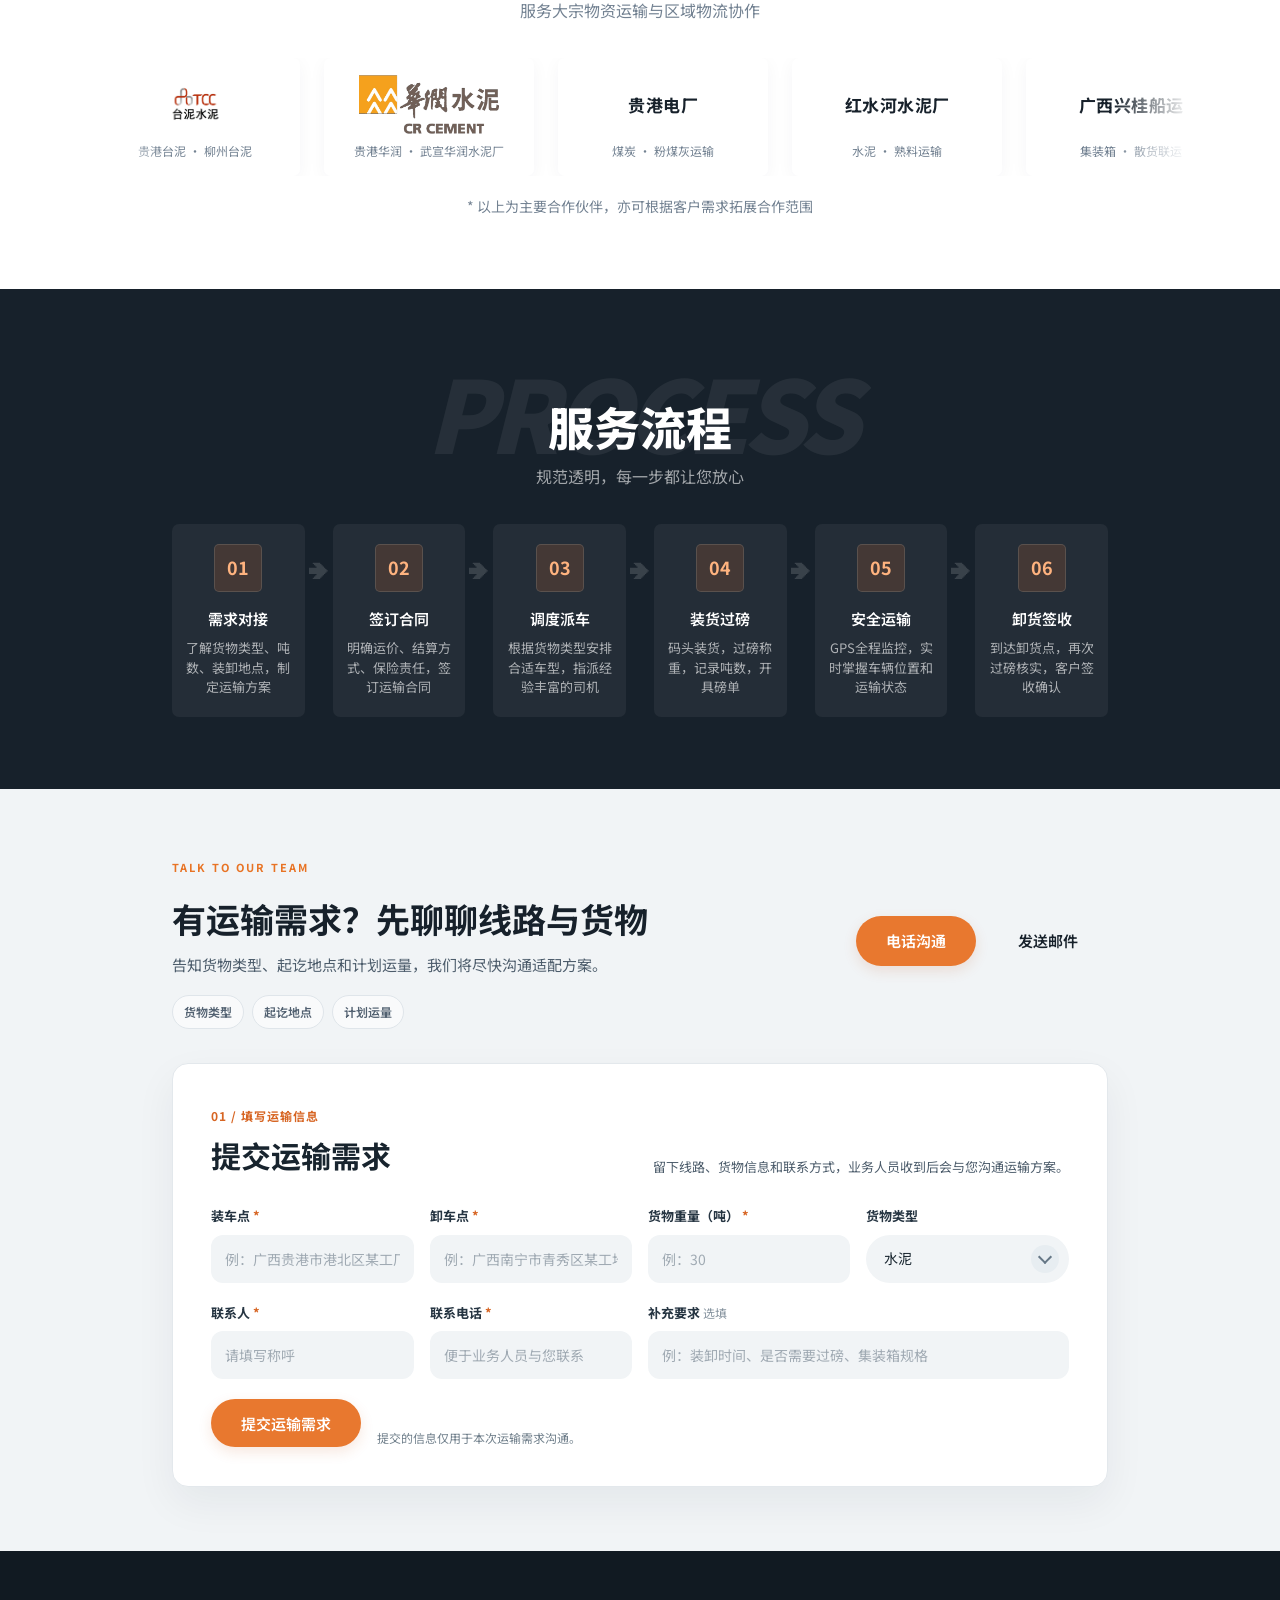
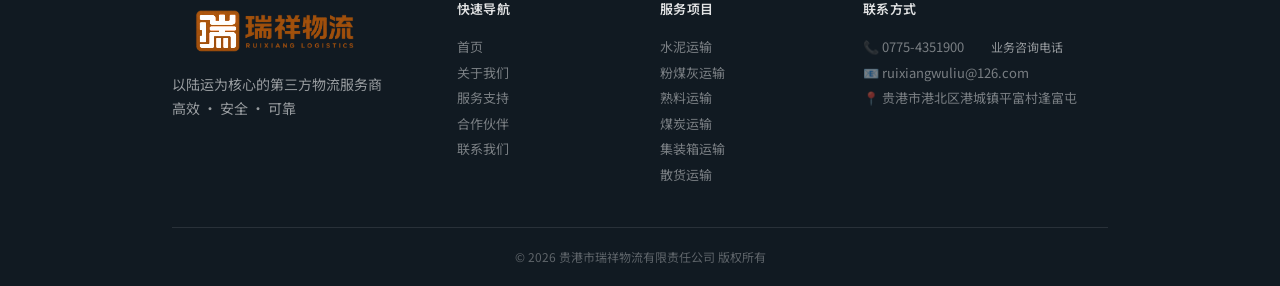
==== commit a4372ebb: "Restore placeholder sections for company honors and qualifications" ====
--- a/index.html
+++ b/index.html
@@ -210,6 +210,9 @@
       <button class="about-tab active" id="about-tab-intro" data-tab="intro" role="tab" aria-controls="tab-intro" aria-selected="true">公司简介</button>
       <button class="about-tab" id="about-tab-culture" data-tab="culture" role="tab" aria-controls="tab-culture" aria-selected="false" tabindex="-1">企业文化</button>
       <button class="about-tab" id="about-tab-records" data-tab="records" role="tab" aria-controls="tab-records" aria-selected="false" tabindex="-1">公开记录</button>
+      <button class="about-tab" id="about-tab-honors" data-tab="honors" role="tab" aria-controls="tab-honors" aria-selected="false" tabindex="-1">企业荣誉</button>
+      <button class="about-tab" id="about-tab-qualifications" data-tab="qualifications" role="tab" aria-controls="tab-qualifications" aria-selected="false" tabindex="-1">企业资质</button>
+      <button class="about-tab" id="about-tab-community" data-tab="community" role="tab" aria-controls="tab-community" aria-selected="false" tabindex="-1">公益活动</button>
     </div>
 
     <!-- 标签页内容区域 -->
@@ -310,6 +313,34 @@
               <p>广西政协报报道公司设立物流人才实习基地，文中所述运输量为当时数据。</p>
             </a>
           </div>
+        </div>
+      </div>
+
+      <!-- 待核实资料的预留栏目，不展示具体奖项、证照或活动 -->
+      <div class="about-tab-panel" id="tab-honors">
+        <div class="about-empty-state">
+          <span class="about-empty-tag">资料待补充</span>
+          <h3>企业荣誉</h3>
+          <p>待核实荣誉名称、授予单位、授予时间及证明材料后更新。</p>
+          <div class="about-empty-grid" aria-hidden="true"><span></span><span></span><span></span></div>
+        </div>
+      </div>
+
+      <div class="about-tab-panel" id="tab-qualifications">
+        <div class="about-empty-state">
+          <span class="about-empty-tag">资料待补充</span>
+          <h3>企业资质</h3>
+          <p>待核实证照名称、有效期及可公开范围后更新。</p>
+          <div class="about-empty-grid" aria-hidden="true"><span></span><span></span><span></span></div>
+        </div>
+      </div>
+
+      <div class="about-tab-panel" id="tab-community">
+        <div class="about-empty-state">
+          <span class="about-empty-tag">资料待补充</span>
+          <h3>公益活动</h3>
+          <p>待核实活动内容、日期及相关图片资料后更新。</p>
+          <div class="about-empty-grid" aria-hidden="true"><span></span><span></span><span></span></div>
         </div>
       </div>
 
--- a/style.css
+++ b/style.css
@@ -4540,6 +4540,33 @@
   color: var(--accent);
   box-shadow: 0 1px 5px rgba(26, 43, 59, .11);
 }
+.about-empty-state {
+  max-width: 1000px;
+  margin: 0 auto;
+  padding: clamp(28px, 4vw, 48px);
+  border: 1px solid #e6ebef;
+  border-radius: 20px;
+  background: #f7f9fa;
+  text-align: center;
+}
+.about-empty-tag {
+  display: inline-block;
+  padding: 7px 14px;
+  border-radius: 999px;
+  background: #fff2e8;
+  color: #be5b20;
+  font-size: 12px;
+  font-weight: 700;
+}
+.about-empty-state h3 { margin: 16px 0 8px; color: #18242e; font-size: 24px; }
+.about-empty-state p { margin: 0; color: #667889; font-size: 14px; line-height: 1.7; }
+.about-empty-grid { display: grid; grid-template-columns: repeat(3, minmax(0, 1fr)); gap: 16px; margin-top: 28px; }
+.about-empty-grid span {
+  min-height: 122px;
+  border: 1px dashed #d6dfe6;
+  border-radius: 14px;
+  background: #fff;
+}
 @media (max-width: 768px) {
   .about-tabs {
     width: auto;
@@ -4552,6 +4579,8 @@
     justify-content: flex-start;
   }
   .about-tab { flex: 0 0 auto; min-height: 44px; padding: 10px 16px; }
+  .about-empty-grid { gap: 8px; }
+  .about-empty-grid span { min-height: 84px; }
 }
 
 /* 组织架构：默认收起的部门折叠列表。 */
